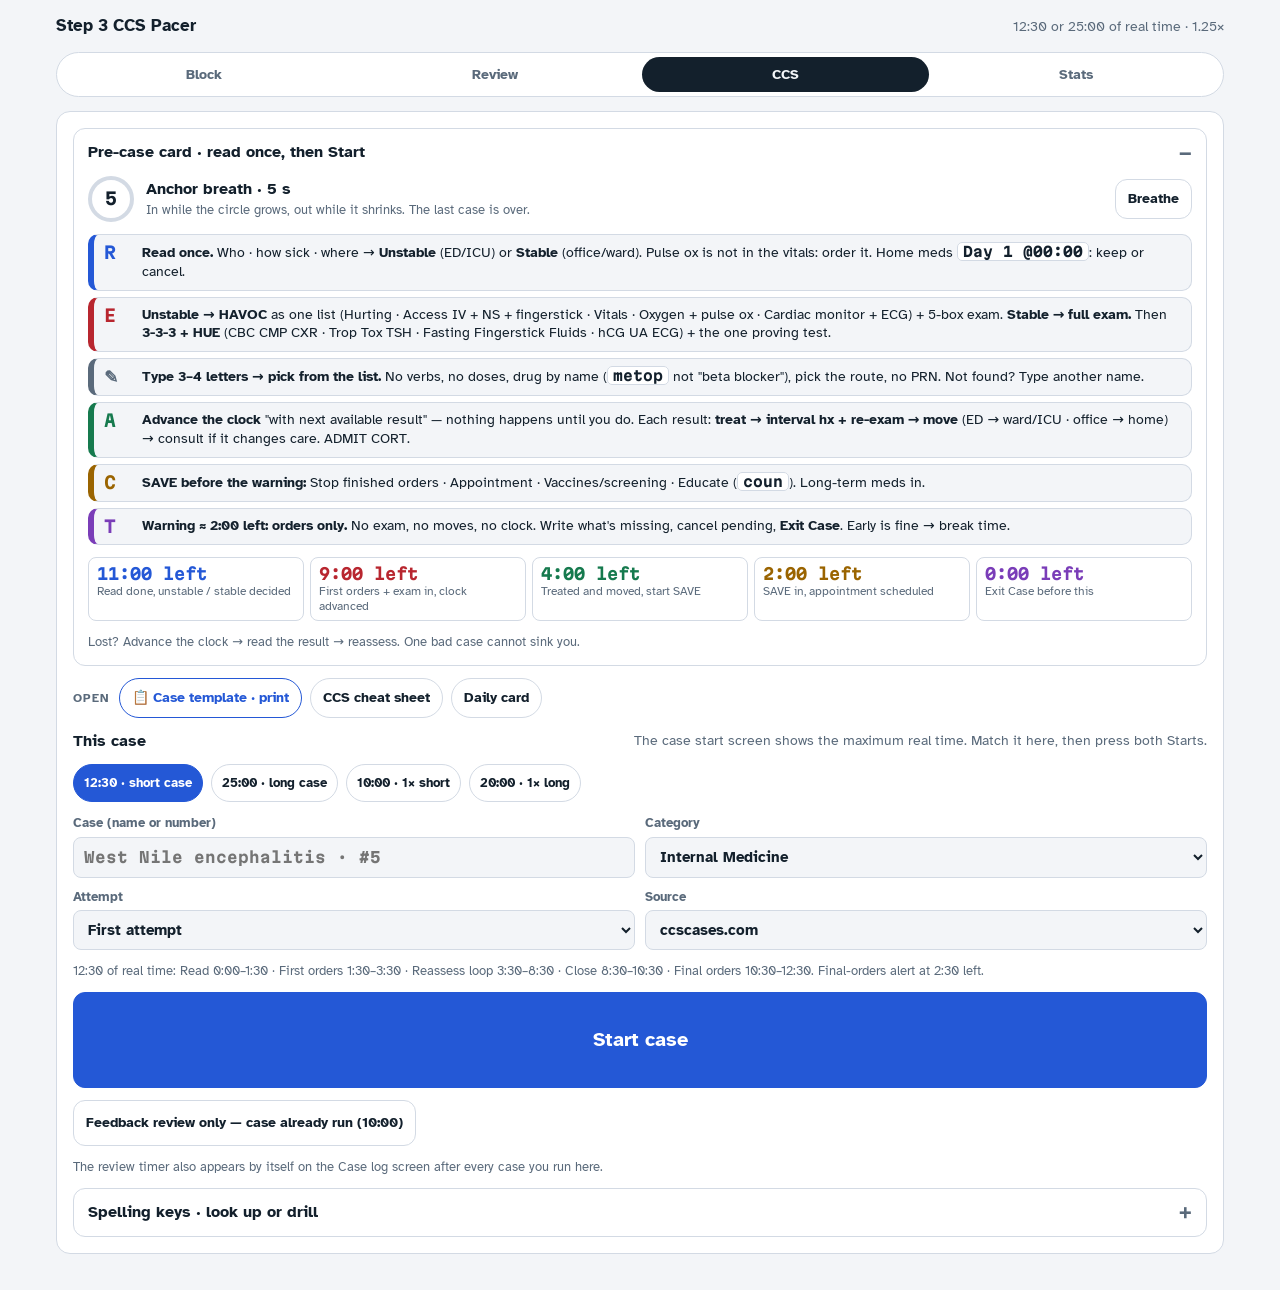
==== ccs.html @ 08ba9408 "Edit/delete sessions, switch a case between 12:30 and 25:00, misspelled words that feed the drill - " ====
<!doctype html>
<html lang="en">
<head>
<meta charset="utf-8">
<meta name="viewport" content="width=device-width, initial-scale=1, viewport-fit=cover">
<title>Step 3 CCS Pacer</title>
<meta name="description" content="Real-time pacer for Step 3 CCS cases at 12:30 or 25:00 (1.25×): read, first orders, reassess loop, close, final orders — with an order checklist and the case log that feeds Stats.">
<meta name="theme-color" media="(prefers-color-scheme: light)" content="#F3F5F8">
<meta name="theme-color" media="(prefers-color-scheme: dark)" content="#0E141B">
<meta name="mobile-web-app-capable" content="yes">
<meta name="apple-mobile-web-app-capable" content="yes">
<meta name="apple-mobile-web-app-status-bar-style" content="black-translucent">
<meta name="apple-mobile-web-app-title" content="CCS">
<link rel="manifest" href="./manifest-ccs.webmanifest">
<link rel="icon" href="./icons/ccs-192.png" type="image/png">
<link rel="apple-touch-icon" href="./icons/ccs-apple-touch-icon.png">
<link rel="stylesheet" href="https://fonts.googleapis.com/css2?family=Atkinson+Hyperlegible:wght@400;700&family=Martian+Mono:wght@500;700&display=swap">
<link rel="stylesheet" href="./shared.css">
<style>
/* Layout: the real-time clock and the phase strip are the hero; the order checklist sits beside it on wide
   screens and under it on a phone. The case ends into a short log form that feeds Stats. */
.clockcard{container-type:inline-size;user-select:none;-webkit-user-select:none;text-align:center;justify-items:center}
.clock{font-family:var(--font-num);font-weight:700;font-size:clamp(48px,24cqi,160px);line-height:1;letter-spacing:-.03em;font-variant-numeric:tabular-nums;margin-top:4px;white-space:nowrap}
.clockcard[data-tone="warn"] .clock{color:var(--warn)}
.clockcard[data-tone="crit"] .clock{color:var(--crit)}
.clockcard[data-tone="paused"] .clock{color:var(--muted)}
.phases{width:100%;display:grid;gap:5px}
.strip{display:flex;gap:3px;height:12px}
.strip i{position:relative;height:100%;border-radius:6px;background:var(--line);overflow:hidden;min-width:0}
.strip i b{position:absolute;inset:0 auto 0 0;width:0;background:var(--accent);border-radius:6px}
.strip i.cur{box-shadow:inset 0 0 0 2px var(--accent)}
.strip i.cur b{background:var(--accent)}
.strip i.final b{background:var(--crit)}
.strip i.close b{background:var(--warn)}
.striplabels{display:flex;gap:3px;font-size:11px;color:var(--muted)}
.striplabels span{min-width:0;overflow:hidden;text-overflow:ellipsis;white-space:nowrap;text-align:center}
.phaseText{font-size:15px;color:var(--fg);text-wrap:balance;max-width:48ch;margin:0;line-height:1.35}
.nextline{font-size:13px;color:var(--muted);margin:0}
.statetoggle{display:grid;grid-template-columns:1fr 1fr;gap:8px;width:100%}
.statetoggle button{min-height:44px;font-size:14px}
.statetoggle button[aria-pressed="true"]{background:var(--fg);color:var(--bg);border-color:var(--fg)}
.checks{list-style:none;margin:0;padding:0;display:grid;gap:6px}
.checks li{display:grid;grid-template-columns:auto 1fr auto;gap:10px;align-items:center;border:1px solid var(--line);border-radius:10px;padding:8px 10px;cursor:pointer;min-width:0;user-select:none;-webkit-user-select:none}
.checks li:focus-visible{outline:3px solid var(--accent);outline-offset:1px}
.checks .box{width:26px;height:26px;border-radius:7px;border:2px solid var(--line);display:grid;place-items:center;font-weight:700;font-size:15px;color:var(--on-good)}
.checks li[data-state="done"]{border-color:var(--good);background:var(--good-bg)}
.checks li[data-state="done"] .box{background:var(--good);border-color:var(--good)}
.checks li[data-state="na"]{opacity:.6}
.checks li[data-state="na"] .box{color:var(--muted);border-style:dashed}
.checks li[data-state="na"] .lbl{text-decoration:line-through}
.checks .lbl{font-size:14px;line-height:1.3;min-width:0}
.checks .lbl small{display:block;color:var(--muted);font-size:12px}
.checks .at{font-family:var(--font-num);font-size:12px;color:var(--muted);font-variant-numeric:tabular-nums;white-space:nowrap}
.checks li.due{border-color:var(--accent)}
.legend{font-size:12px;color:var(--muted);margin:0}
.presets button[aria-pressed="true"]{background:var(--accent);color:var(--on-accent);border-color:var(--accent)}
.setup .primary{width:100%}
.setup .row2{display:flex;gap:8px;flex-wrap:wrap}
.done .row2{display:flex;gap:8px;flex-wrap:wrap}
.done .row2 button{min-height:44px;padding:10px 14px}
.done .line{font-family:var(--font-num);font-size:14px;padding:10px 12px;border:1px dashed var(--line);border-radius:8px;background:var(--bg);overflow-x:auto;white-space:nowrap;margin:0}
.missed{display:grid;grid-template-columns:repeat(auto-fit,minmax(200px,1fr));gap:6px;font-size:14px}
.missed span{border:1px solid var(--line);border-radius:8px;padding:6px 10px;color:var(--warn)}
.missed span.ok{color:var(--good)}
.scoreinput{font-size:22px!important}
.revbox{display:grid;gap:10px;border:1px solid var(--line);border-radius:12px;padding:12px 14px;background:var(--bg);container-type:inline-size}
.revbox .revclock{font-family:var(--font-num);font-weight:700;font-size:clamp(40px,14cqi,88px);line-height:1;letter-spacing:-.03em;font-variant-numeric:tabular-nums;text-align:center}
.revbox[data-tone="warn"] .revclock{color:var(--warn)}
.revbox[data-tone="crit"] .revclock{color:var(--crit)}
.revbox[data-tone="done"] .revclock{color:var(--good)}
.revbox .ring{position:relative;width:100%;height:10px;border-radius:5px;background:var(--line);overflow:hidden}
.revbox .ring i{position:absolute;inset:0 auto 0 0;width:0;background:var(--good);border-radius:5px}
.revbox[data-tone="crit"] .ring i{background:var(--crit)}
/* Pre-case card (setup), protocol lines (live) and the spelling drill (setup). Phase colors: R blue, E red, A green, C amber, T violet. */
:root{--ph-read:#2458D6;--ph-emerg:#B8262F;--ph-assess:#167A4E;--ph-close:#9A6400;--ph-term:#7A3DB8}
@media (prefers-color-scheme: dark){:root:not([data-theme="light"]){--ph-read:#7EA2FF;--ph-emerg:#FF6B70;--ph-assess:#4FCF8E;--ph-close:#F2B13F;--ph-term:#C4A6FF}}
:root[data-theme="dark"]{--ph-read:#7EA2FF;--ph-emerg:#FF6B70;--ph-assess:#4FCF8E;--ph-close:#F2B13F;--ph-term:#C4A6FF}
.precase{display:grid;gap:6px}
.precase .st{display:grid;grid-template-columns:30px 1fr;gap:8px;align-items:start;border:1px solid var(--line);border-left-width:6px;border-radius:10px;padding:8px 10px;background:var(--bg);font-size:14px;line-height:1.35}
.precase .st b.l{font-family:var(--font-num);font-size:17px;line-height:1.1}
.precase .st[data-ph="read"]{border-left-color:var(--ph-read)} .precase .st[data-ph="read"] b.l{color:var(--ph-read)}
.precase .st[data-ph="emerg"]{border-left-color:var(--ph-emerg)} .precase .st[data-ph="emerg"] b.l{color:var(--ph-emerg)}
.precase .st[data-ph="assess"]{border-left-color:var(--ph-assess)} .precase .st[data-ph="assess"] b.l{color:var(--ph-assess)}
.precase .st[data-ph="close"]{border-left-color:var(--ph-close)} .precase .st[data-ph="close"] b.l{color:var(--ph-close)}
.precase .st[data-ph="term"]{border-left-color:var(--ph-term)} .precase .st[data-ph="term"] b.l{color:var(--ph-term)}
.precase .st[data-ph="key"]{border-left-color:var(--muted)} .precase .st[data-ph="key"] b.l{color:var(--muted)}
.precase .st .k{font-family:var(--font-num);font-weight:700;background:var(--surface);border:1px solid var(--line);border-radius:5px;padding:0 5px;white-space:nowrap}
.breath{display:flex;align-items:center;gap:12px;flex-wrap:wrap}
.breath .ring{width:46px;height:46px;border-radius:50%;border:4px solid var(--line);display:grid;place-items:center;font-family:var(--font-num);font-weight:700;font-size:17px;transition:transform .9s ease-in-out,border-color .9s}
.breath .ring.in{transform:scale(1.22);border-color:var(--good)} .breath .ring.out{transform:scale(.9);border-color:var(--accent)}
@media (prefers-reduced-motion: reduce){.breath .ring{transition:none}}
.cps{display:grid;grid-template-columns:repeat(auto-fit,minmax(105px,1fr));gap:6px}
.cps div{border-radius:8px;padding:6px 8px;border:1px solid var(--line);font-size:12px;line-height:1.25;color:var(--muted)}
.cps div b{display:block;font-family:var(--font-num);font-size:16px;color:var(--fg)}
.proto{list-style:none;margin:0;padding:0;display:grid;gap:4px;width:100%;text-align:left}
.proto li{display:grid;grid-template-columns:auto 1fr;gap:8px;align-items:start;padding:6px 10px;border:1px solid var(--line);border-radius:8px;background:var(--bg);font-size:14px;line-height:1.35}
.proto li b{font-family:var(--font-num);font-size:12px;white-space:nowrap;padding-top:2px}
.proto li[data-ph="read"] b{color:var(--ph-read)} .proto li[data-ph="emerg"] b{color:var(--ph-emerg)} .proto li[data-ph="assess"] b{color:var(--ph-assess)} .proto li[data-ph="close"] b{color:var(--ph-close)} .proto li[data-ph="term"] b{color:var(--ph-term)}
.proto li.hint{border-style:dashed;color:var(--muted)}
.proto .k{font-family:var(--font-num);font-weight:700;background:var(--surface);border:1px solid var(--line);border-radius:5px;padding:0 5px;white-space:nowrap;font-size:13px}
.keysearch{display:grid;gap:8px}
.keysearch input{font:inherit;font-size:16px;padding:10px 12px;border-radius:10px;border:1px solid var(--line);background:var(--bg);color:var(--fg);width:100%;min-width:0}
.keysearch input:focus-visible{outline:3px solid var(--accent);outline-offset:1px}
.keylist{display:grid;gap:4px;max-height:280px;overflow:auto}
.keylist div{display:grid;grid-template-columns:1fr auto;gap:4px 10px;padding:6px 10px;border:1px solid var(--line);border-radius:8px;font-size:14px;background:var(--bg)}
.keylist div .k{font-family:var(--font-num);font-weight:700;color:var(--accent)}
.keylist div small{grid-column:1/-1;color:var(--muted);font-size:12px}
.drill{display:grid;gap:8px}
.drill .prompt{font-size:20px;font-weight:700;min-height:1.3em;text-wrap:balance}
.drill .row{display:flex;gap:8px;flex-wrap:wrap;align-items:center}
.drill input{font:inherit;font-family:var(--font-num);font-size:20px;padding:10px 12px;border-radius:10px;border:2px solid var(--line);background:var(--bg);color:var(--fg);flex:1 1 160px;min-width:0;text-transform:lowercase}
.drill input:focus-visible{outline:3px solid var(--accent);outline-offset:1px}
.drill .fb{font-size:15px;min-height:1.4em}
.drill .fb.ok{color:var(--good)} .drill .fb.bad{color:var(--crit)}
.drill .score{font-family:var(--font-num);font-size:14px;color:var(--muted)}
.drill .drillopts{grid-template-columns:1fr 1fr 90px}
@media (max-width:520px){.drill .drillopts{grid-template-columns:1fr 1fr}}
.drill .hint{margin:0;font-size:15px;letter-spacing:.06em;color:var(--muted);overflow-wrap:anywhere}
.drill .hint b{color:var(--fg);letter-spacing:.12em}
.keylist div .m{grid-column:1/-1;font-size:12px;color:var(--crit);font-weight:700}
.lenswitch{display:flex;flex-wrap:wrap;gap:6px;align-items:center;justify-content:center;width:100%}
.lenswitch .lbl{font-size:12px;color:var(--muted);font-weight:700}
.lenswitch button{min-height:34px;padding:4px 10px;font-size:13px;font-family:var(--font-num)}
.lenswitch button[aria-pressed="true"]{background:var(--fg);color:var(--bg);border-color:var(--fg)}
.mywords{display:grid;gap:8px;border-top:1px solid var(--line);padding-top:10px}
.mywords .row{display:flex;gap:8px;flex-wrap:wrap}
.mywords input{font:inherit;font-size:16px;padding:10px 12px;border-radius:10px;border:1px solid var(--line);background:var(--bg);color:var(--fg);flex:1 1 140px;min-width:0}
.mywords input:focus-visible{outline:3px solid var(--accent);outline-offset:1px}
.wordlist{list-style:none;margin:0;padding:0;display:grid;gap:4px;max-height:260px;overflow:auto}
.wordlist li{display:grid;grid-template-columns:1fr auto;gap:4px 10px;align-items:center;padding:6px 10px;border:1px solid var(--line);border-radius:8px;font-size:14px;background:var(--bg)}
.wordlist li b{font-family:var(--font-num)}
.wordlist li small{display:block;color:var(--muted);font-size:12px}
.wordlist li button{min-height:32px;padding:4px 10px;font-size:13px}
.wordlist li.empty{color:var(--muted);border-style:dashed}
@media (min-width:820px) and (min-height:520px){
  .clockcard{padding:22px 20px 18px}
}
</style>
</head>
<body>
<div class="wrap">
  <header class="top">
    <h1>Step 3 CCS Pacer</h1>
    <p class="tag" id="tagline">12:30 or 25:00 of real time · 1.25×</p>
  </header>
  <nav id="pnav" aria-label="Pages"></nav>

  <!-- SETUP -->
  <section class="card setup full" id="setup">
    <details class="fold" id="precaseFold" open>
      <summary>Pre-case card · read once, then Start</summary>
      <div class="body">
        <div class="breath">
          <div class="ring" id="ring">5</div>
          <div style="flex:1 1 180px;min-width:0"><b>Anchor breath · 5 s</b><p class="note">In while the circle grows, out while it shrinks. The last case is over.</p></div>
          <button type="button" class="small" id="btnBreath">Breathe</button>
        </div>
        <div class="precase">
          <div class="st" data-ph="read"><b class="l">R</b><div><b>Read once.</b> Who · how sick · where → <b>Unstable</b> (ED/ICU) or <b>Stable</b> (office/ward). Pulse ox is not in the vitals: order it. Home meds <span class="k">Day 1 @00:00</span>: keep or cancel.</div></div>
          <div class="st" data-ph="emerg"><b class="l">E</b><div><b>Unstable → HAVOC</b> as one list (Hurting · Access IV + NS + fingerstick · Vitals · Oxygen + pulse ox · Cardiac monitor + ECG) + 5-box exam. <b>Stable → full exam.</b> Then <b>3-3-3 + HUE</b> (CBC CMP CXR · Trop Tox TSH · Fasting Fingerstick Fluids · hCG UA ECG) + the one proving test.</div></div>
          <div class="st" data-ph="key"><b class="l">✎</b><div><b>Type 3–4 letters → pick from the list.</b> No verbs, no doses, drug by name (<span class="k">metop</span> not "beta blocker"), pick the route, no PRN. Not found? Type another name.</div></div>
          <div class="st" data-ph="assess"><b class="l">A</b><div><b>Advance the clock</b> "with next available result" — nothing happens until you do. Each result: <b>treat → interval hx + re-exam → move</b> (ED → ward/ICU · office → home) → consult if it changes care. ADMIT CORT.</div></div>
          <div class="st" data-ph="close"><b class="l">C</b><div><b>SAVE before the warning:</b> Stop finished orders · Appointment · Vaccines/screening · Educate (<span class="k">coun</span>). Long-term meds in.</div></div>
          <div class="st" data-ph="term"><b class="l">T</b><div><b>Warning ≈ 2:00 left: orders only.</b> No exam, no moves, no clock. Write what's missing, cancel pending, <b>Exit Case</b>. Early is fine → break time.</div></div>
        </div>
        <div class="cps" id="cps" aria-label="Exam-clock checkpoints"></div>
        <p class="note">Lost? Advance the clock → read the result → reassess. One bad case cannot sink you.</p>
      </div>
    </details>
    <div class="quicklinks" aria-label="Shortcuts">
      <span class="ql">Open</span>
      <a href="./template.html" data-kind="in">📋 Case template · print</a>
      <a href="https://claude.ai/artifact/Cwf9KyimSGTQvzEjEBr3HG" target="_blank" rel="noopener">CCS cheat sheet</a>
      <a href="https://claude.ai/artifact/CkBRBNXXbywkG2HdLAcEbe" target="_blank" rel="noopener">Daily card</a>
    </div>
    <div class="rowhead"><h2>This case</h2><span class="meta">The case start screen shows the maximum real time. Match it here, then press both Starts.</span></div>
    <div class="presets" id="presets" aria-label="Case length">
      <button type="button" data-len="750" aria-pressed="true">12:30 · short case</button>
      <button type="button" data-len="1500" aria-pressed="false">25:00 · long case</button>
      <button type="button" data-len="600" aria-pressed="false">10:00 · 1× short</button>
      <button type="button" data-len="1200" aria-pressed="false">20:00 · 1× long</button>
    </div>
    <div class="form">
      <label>Case (name or number)<input type="text" id="sLabel" placeholder="West Nile encephalitis · #5" autocomplete="off"></label>
      <label>Category<select id="sCat"><option>Internal Medicine</option><option>Emergency Medicine</option><option>Pediatrics</option><option>OB/GYN</option><option>Neurology</option><option>Psychiatry</option><option>Surgery</option><option>Other</option></select></label>
      <label>Attempt<select id="sAttempt"><option value="first">First attempt</option><option value="repeat">Repeat</option></select></label>
      <label>Source<select id="sSource"><option value="ccscases">ccscases.com</option><option value="official">Official practice cases</option><option value="other">Other</option></select></label>
    </div>
    <p class="note" id="sPlan"></p>
    <button class="primary" id="btnStart" type="button">Start case</button>
    <div class="row2"><button id="btnReviewOnly" type="button" class="small" style="min-height:46px">Feedback review only — case already run (<span id="revOnlyLen">10:00</span>)</button></div>
    <p class="note">The review timer also appears by itself on the Case log screen after every case you run here.</p>
    <details class="fold" id="keysFold">
      <summary>Spelling keys · look up or drill</summary>
      <div class="body">
        <div class="keysearch">
          <input type="search" id="keyQ" placeholder="Type an order: pulse, ceft, hydral…" autocomplete="off" aria-label="Search spelling keys">
          <div class="keylist" id="keyList"></div>
        </div>
        <div class="drill" id="drill">
          <div class="rowhead"><h2>Drill</h2><span class="score" id="drillScore"></span></div>
          <div class="form drillopts">
            <label>Set<select id="drillSet">
              <option value="missed">Missed in my cases + my words</option>
              <option value="mine">My misspelled words only</option>
              <option value="all">All orders + my words</option>
              <option value="proc">Procedures &amp; surgeries</option>
              <option value="med">Drugs</option>
              <option value="lab">Labs</option>
              <option value="img">Imaging</option>
              <option value="close">Consults · counseling · vaccines</option>
              <option value="stab">Stabilize · monitor</option>
            </select></label>
            <label>Mode<select id="drillMode">
              <option value="keys">Keys · letters to type</option>
              <option value="spell">Spelling · whole word</option>
            </select></label>
            <label>How many<select id="drillN"><option value="10">10</option><option value="20">20</option><option value="40">40</option></select></label>
          </div>
          <p class="note" id="drillHelp">Keys: I show the order, you type the letters you would type (the key or more) — enough to beat the look-alikes. Spelling: I say the order and show its shape; you type the whole name, every letter. Enter to check.</p>
          <div class="prompt" id="drillPrompt">Press Start drill.</div>
          <p class="hint num" id="drillHint" hidden></p>
          <div class="row">
            <input type="text" id="drillIn" autocomplete="off" autocapitalize="off" spellcheck="false" inputmode="latin" aria-label="Letters you would type" disabled>
            <button type="button" class="small" id="btnSay" hidden>🔊 Say it</button>
            <button type="button" class="small" id="btnDrillCheck" disabled>Check</button>
            <button type="button" class="small" id="btnDrill">Start drill</button>
          </div>
          <div class="fb" id="drillFb"></div>
          <p class="note" id="drillMissList" hidden></p>
        </div>
        <div class="mywords" id="mywords">
          <div class="rowhead"><h2>My misspelled words</h2><span class="score" id="wordsMeta"></span></div>
          <p class="note">The ccscases feedback doesn't show what you mistyped — write it here while you remember. Spell it correctly; the drill will say it and make you type it. They sync with your cases.</p>
          <div class="row">
            <input type="text" id="wordIn" placeholder="word, spelled right" autocomplete="off" autocapitalize="off" spellcheck="false" aria-label="Word, spelled correctly">
            <input type="text" id="wordNote" placeholder="what it is (optional)" autocomplete="off" aria-label="What it is">
            <button type="button" class="small" id="btnWordAdd">Add</button>
          </div>
          <ul class="wordlist" id="wordList"></ul>
        </div>
      </div>
    </details>
  </section>

  <div class="colL" id="colL" hidden>
    <section class="card clockcard" id="clockcard" data-tone="normal" aria-live="polite">
      <div class="banner" id="banner" hidden></div>
      <div class="rowhead" style="width:100%">
        <span class="pill" data-kind="accent" id="pill">Read</span>
        <span class="meta" id="metaCase"></span>
      </div>
      <div class="clock" id="clock">12:30</div>
      <div class="phases">
        <div class="strip" id="strip"></div>
        <div class="striplabels" id="striplabels"></div>
      </div>
      <p class="phaseText" id="phaseText"></p>
      <p class="nextline" id="nextline"></p>
      <ul class="proto" id="proto" aria-label="Protocol for this phase"></ul>
      <div class="statetoggle" id="statetoggle">
        <button type="button" data-state="unstable" aria-pressed="false">Unstable · ED</button>
        <button type="button" data-state="stable" aria-pressed="false">Stable · office / ward</button>
      </div>
      <div class="lenswitch" id="lenswitch" aria-label="Case length">
        <span class="lbl">Wrong length? Switch:</span>
        <button type="button" data-len="750">12:30</button><button type="button" data-len="1500">25:00</button>
        <button type="button" data-len="600">10:00</button><button type="button" data-len="1200">20:00</button>
      </div>
      <div class="subactions">
        <button id="btnUndo" type="button" disabled>Undo</button>
        <button id="btnPause" type="button">Pause</button>
        <button class="go" id="btnEnd" type="button">Exit case</button>
        <button id="btnAbort" type="button">Discard</button>
      </div>
    </section>
  </div>

  <div class="colR" id="colR" hidden>
    <section class="card">
      <div class="rowhead"><h2>Order checklist</h2><span class="meta">Tap when done · tap again for "not needed"</span></div>
      <ul class="checks" id="checks"></ul>
      <p class="legend">The time stamp is when you tapped it. Stats uses the first clock advance and the counseling time. Undo reverts the last tap; "Unstable / Stable" can be switched any time.</p>
      <div class="formrow"><button id="btnSound" type="button" class="small" aria-pressed="true">Sound on</button></div>
    </section>
    <details class="fold" id="rulesFold">
      <summary>Rules for a CCS case</summary>
      <div class="body">
        <ol class="rules">
          <li><b>Real time is the only clock that can end the case.</b> Simulated time moves only when you advance it, and no order is carried out until it does. In the ED advance "with next available result", in small steps. <b>"Call / see me as needed" sends the patient home and effectively ends the case</b> — only when you are done.</li>
          <li><b>Read once:</b> intro, vitals, history. One line: who, how sick, where. Unstable → HAVOC + 5-box exam. Stable → full exam. Pulse ox is not in the vitals. Home meds show as Day 1 @00:00: keep or cancel.</li>
          <li><b>Order entry (USMLE):</b> the clerk recognizes the <b>first three characters</b> and shows a list — type 3–4 letters, read, pick. No verbs, no doses. Drugs by trade or generic name, never a class. You pick the route (IV, PO, IM, SQ, IN…). No PRN; IV fluids are continuous. Not recognized? Retype it another way.</li>
          <li><b>After every batch of results:</b> treat → interval history + repeat exam → move the patient (ward / ICU / home) → consult if it changes care. Then advance again. Admission = ADMIT CORT.</li>
          <li><b>SAVE before the warning:</b> Stop finished orders, Appointment, Vaccines/screening, Educate. After the Case-end screen you can no longer examine, change location, schedule a follow-up or advance the clock — only write and cancel orders.</li>
          <li><b>Scoring (USMLE):</b> indicated actions earn, risky non-indicated actions subtract, timing and sequence count ("after a delay in simulated time may receive no credit"), restraint is scored when it is the standard. Counseling carries little weight unless relevant, but is not penalized.</li>
          <li><b>The software warns you at about two minutes of real time.</b> From then on: final orders only. Then Exit Case — the case does not end until you click it or real time runs out.</li>
          <li><b>Finishing early is fine.</b> Unused case time becomes break time on exam day (your letter: 85 min + unused time). Don't use the clock up for its own sake.</li>
        </ol>
        <p class="note">Exam day 4: 13–14 cases, about half of them long ones. ~4½ hours of case time, 85 minutes of breaks: 10 after case 3, lunch 25 after case 7, 10 after case 10, 10 after case 12, 30 spare.</p>
        <p class="note">After the case: the feedback review timer is 10:00 for a 12:30 case and 15:00 for a 25:00 case (Settings). Read the feedback once, write the one order you missed, score, save. A retry is a different day.</p>
        <p class="note">Keys: <kbd>1</kbd>–<kbd>8</kbd> tick a checklist item · <kbd>Z</kbd> undo · <kbd>U</kbd> unstable · <kbd>S</kbd> stable · <kbd>P</kbd> pause · <kbd>X</kbd> exit case.</p>
      </div>
    </details>
    <details class="fold" id="settingsFold">
      <summary>Settings</summary>
      <div class="body">
        <fieldset id="settingsFs">
          <div class="form">
            <label>Final-orders alert (mm:ss before the end)<input type="text" id="fFinal" value="2:30" inputmode="numeric"></label>
            <label>Feedback review, 12:30 case (mm:ss)<input type="text" id="fRevShort" value="10:00" inputmode="numeric"></label>
            <label>Feedback review, 25:00 case (mm:ss)<input type="text" id="fRevLong" value="15:00" inputmode="numeric"></label>
            <label>Theme<select id="fTheme"><option value="system">Match device</option><option value="light">Light</option><option value="dark">Dark</option></select></label>
          </div>
          <div class="formrow"><button type="button" id="btnApply">Save settings</button><span class="note" id="settingsMsg"></span></div>
        </fieldset>
        <p class="note" id="settingsLock" hidden>Settings unlock when the case is over.</p>
      </div>
    </details>
  </div>

  <!-- DONE -->
  <section class="card done full" id="done" hidden>
    <div class="rowhead"><h2>Case log</h2><span class="meta" id="doneMeta"></span></div>
    <ul class="stats" id="doneStats"></ul>
    <div class="missed" id="doneChecks"></div>
    <div class="row2"><button id="btnResume" type="button" hidden>Exited by mistake — back into the case</button></div>

    <section class="revbox" id="revbox">
      <div class="rowhead"><h2>Feedback review</h2><span class="meta" id="revMeta"></span></div>
      <div class="revclock" id="revClock">10:00</div>
      <div class="ring"><i id="revFill"></i></div>
      <p class="phaseText" id="revText">Open the feedback. Read it top to bottom once: every order you missed, in the order the case wanted them. The one that matters most goes in the box below. No retry now.</p>
      <div class="row2"><button class="primary good" id="btnRevStart" type="button" style="min-height:56px;font-size:17px">Start review · 10:00</button></div>
    </section>
    <div class="form">
      <label>Score from the feedback (%)<input type="number" id="dScore" class="scoreinput" min="0" max="100" inputmode="numeric" placeholder="78"></label>
      <label>Case (name or number)<input type="text" id="dLabel" autocomplete="off"></label>
      <label>Case length (fix it here if it was wrong)<select id="dLen"><option value="750">12:30 · short</option><option value="1500">25:00 · long</option><option value="600">10:00 · 1× short</option><option value="1200">20:00 · 1× long</option></select></label>
      <label>Time used (mm:ss)<input type="text" id="dUsed" inputmode="numeric" autocomplete="off"></label>
      <label class="wide">The one order you missed<input type="text" id="dMissed" placeholder="e.g. repeat ECG after treatment" autocomplete="off" maxlength="120"></label>
      <label class="wide">Words you misspelled in this case (comma-separated — they go into the drill)<input type="text" id="dWords" placeholder="e.g. colchicine, ampicillin sulbactam" autocomplete="off" maxlength="300"></label>
      <label class="wide">Note (optional)<input type="text" id="dNote" autocomplete="off" maxlength="200"></label>
    </div>
    <p class="note">One line for the notebook:</p>
    <p class="line" id="noteLine"></p>
    <div class="row2">
      <button class="primary" id="btnSave" type="button" style="min-height:56px;font-size:17px">Save case</button>
      <button id="btnCopyLine" type="button">Copy the line</button>
      <button id="btnStats" type="button">Open stats</button>
    </div>
    <p class="note" id="savedMsg" hidden></p>
  </section>
</div>

<script src="./shared.js"></script>
<script>
(() => {
const P = window.Pacer, $ = id => document.getElementById(id), fmt = P.fmt;
const LS_S = "step3pacer.ccs.settings.v1", LS_R = "step3pacer.ccs.run.v1";
const DEFAULTS = { finalSec: 150, sound: true, lastLen: 750, revShortSec: 600, revLongSec: 900, precaseOpen: true };
const LS_D = "step3pacer.ccs.drill.v1";
/* Spelling keys: o = order · k = letters to type · g = group · w = watch out */
const ORDERS = [
  /* ---- stabilize / monitor ---- */
  { o: "Pulse oximetry", k: "pul", g: "stab", w: "Not in the vitals. Order it yourself in every case.", m: "15,55" },
  { o: "Cardiac monitor", k: "card", g: "stab", w: "List also shows cardiac enzymes, cardiac cath, cardiology consult. Pick 'monitor'." },
  { o: "IV access", k: "iv a", g: "stab", w: "Before any IV drug or fluid." },
  { o: "Oxygen", k: "oxy", g: "stab", w: "'oxyt' = oxytocin. Stop at 'oxyg'." },
  { o: "Normal saline (0.9% NaCl)", k: "norm", g: "stab", w: "'nor' alone also shows norepinephrine. IV fluids run continuous (no one-time bolus option)." },
  { o: "Lactated Ringer", k: "lact", g: "stab", w: "'lacta' also = lactate (the lab). Read the list." },
  { o: "Vital signs (repeat / q1h)", k: "vit", g: "stab", w: "'vita' also = vitamin. Pick vital signs." },
  { o: "Fingerstick glucose (glucometer)", k: "gluc", g: "stab", w: "Pick the fingerstick / glucometer one, not serum glucose, not glucagon." },
  { o: "Urine output (monitor)", k: "urine o", g: "stab", w: "Eclampsia, sepsis, shock. 'urin' also = urinalysis." },
  { o: "Naloxone", k: "nalo", g: "stab", w: "Opioid overdose, unexplained coma." },
  { o: "Dextrose 50% IV", k: "dext", g: "stab", w: "'dexa' = dexamethasone. Different drug." },
  { o: "Thiamine", k: "thia", g: "stab", w: "Before glucose in alcoholics / malnourished." },
  { o: "Cervical spine immobilization", k: "cerv", g: "stab", w: "Trauma only." },
  { o: "Intubation / mechanical ventilation", k: "intub", g: "stab", w: "Only if GCS ≤ 8 or failing airway. Ordered in case 93 with no indication — cost 10%. Read the line before Confirm.", m: "93" },
  { o: "NPO", k: "npo", g: "stab", w: "Surgery, pancreatitis, GI bleed, stroke until swallow screen.", m: "32,39" },
  { o: "Type and screen / crossmatch", k: "type", g: "stab", w: "Bleeding, surgery, dissection.", m: "32" },
  { o: "Foley catheter", k: "fole", g: "stab", w: "'foli' = folic acid." },
  { o: "Nasogastric tube", k: "naso", g: "stab", w: "'nasa' also = nasal cannula." },
  { o: "Central venous line", k: "centr", g: "stab", w: "Shock needing pressors." },
  { o: "Sequential compression device", k: "seq", g: "stab", w: "DVT prophylaxis when heparin is contraindicated." },
  { o: "Heparin SQ (DVT prophylaxis)", k: "hepar", g: "stab", w: "Same word as treatment heparin. The ROUTE decides: SQ = prophylaxis, IV = treatment." },
  { o: "Diet (regular / diabetic / low sodium / NPO)", k: "diet", g: "stab", w: "Admission order. Little weight, but part of ADMIT." },
  { o: "Activity (bed rest / ambulate)", k: "bed", g: "stab", w: "Type 'bed' or 'activ'." },
  { o: "Restraints / 1:1 sitter", k: "restr", g: "stab", w: "Suicide precautions: type 'suic'." },

  /* ---- labs ---- */
  { o: "CBC (complete blood count)", k: "cbc", g: "lab", w: "With differential if infection." },
  { o: "BMP (basic metabolic panel)", k: "bmp", g: "lab", w: "Or 'basic'." },
  { o: "CMP (comprehensive metabolic panel)", k: "cmp", g: "lab", w: "Or 'compr'. Includes LFTs + calcium." },
  { o: "Troponin", k: "trop", g: "lab", w: "Repeat in 3–6 h." },
  { o: "Creatine kinase (CK, CK-MB)", k: "creatine", g: "lab", w: "'creati' also = creatinine. Read the word." },
  { o: "BNP", k: "bnp", g: "lab", w: "Dyspnea, heart failure." },
  { o: "Lipase", k: "lipa", g: "lab", w: "'lipi' = lipid panel. Missed in 39 — every abdominal pain.", m: "39" },
  { o: "Amylase", k: "amyl", g: "lab", w: "" },
  { o: "Hepatic function panel (LFTs)", k: "hepat", g: "lab", w: "'hepar' = heparin. One letter apart." },
  { o: "PT / INR", k: "proth", g: "lab", w: "Or 'inr'. Bleeding, warfarin, liver." },
  { o: "PTT (partial thromboplastin time)", k: "ptt", g: "lab", w: "Or 'partial'. Heparin monitoring." },
  { o: "ABG (arterial blood gas)", k: "abg", g: "lab", w: "Or 'arter'. Not instead of a repeat lung exam in asthma." },
  { o: "Lactate (lactic acid)", k: "lacti", g: "lab", w: "'lacta' also = lactated Ringer.", m: "93" },
  { o: "Blood cultures ×2", k: "blood c", g: "lab", w: "BEFORE antibiotics. Order it, then antibiotics.", m: "93" },
  { o: "Urine culture", k: "urine c", g: "lab", w: "", m: "9" },
  { o: "Urinalysis (UA)", k: "urinaly", g: "lab", w: "Or 'ua'.", m: "5,39" },
  { o: "Urine pregnancy test / serum hCG", k: "hcg", g: "lab", w: "Or 'preg'. Every woman of childbearing age before imaging/drugs." },
  { o: "TSH", k: "tsh", g: "lab", w: "Free T4: type 'thyrox' or 't4'." },
  { o: "Hemoglobin A1c", k: "a1c", g: "lab", w: "Or 'hemog' then pick A1c." },
  { o: "Magnesium (serum)", k: "magn", g: "lab", w: "The list also shows magnesium sulfate (the drug) and citrate (the laxative). Missed in 35 (critical) and 39.", m: "35,39" },
  { o: "Phosphorus", k: "phos", g: "lab", w: "" },
  { o: "Calcium (serum / ionized)", k: "calc", g: "lab", w: "Also shows calcium gluconate / chloride (drugs)." },
  { o: "Ammonia", k: "ammo", g: "lab", w: "Hepatic encephalopathy." },
  { o: "Ethanol level", k: "etha", g: "lab", w: "Or 'alcoh'. Missed in 39 twice (critical).", m: "39" },
  { o: "Acetaminophen level", k: "acetam", g: "lab", w: "Pick 'level/serum', not the drug. Every overdose." },
  { o: "Salicylate level", k: "sali", g: "lab", w: "Every overdose." },
  { o: "Urine drug screen (tox screen)", k: "drug", g: "lab", w: "Or 'tox'." },
  { o: "ESR", k: "esr", g: "lab", w: "Or 'sed'. CRP: 'crp'." },
  { o: "Procalcitonin", k: "proc", g: "lab", w: "" },
  { o: "D-dimer", k: "d-di", g: "lab", w: "Low-probability PE only." },
  { o: "Iron / ferritin / TIBC", k: "ferr", g: "lab", w: "" },
  { o: "Vitamin B12 / folate", k: "b12", g: "lab", w: "Folate: 'fola'." },
  { o: "Peripheral blood smear", k: "smear", g: "lab", w: "Or 'perip'. Not a substitute for CBC." },
  { o: "Reticulocyte count", k: "reti", g: "lab", w: "" },
  { o: "LDH / haptoglobin", k: "ldh", g: "lab", w: "Hemolysis. Haptoglobin: 'hapt'." },
  { o: "Uric acid", k: "uric", g: "lab", w: "" },
  { o: "Lipid panel", k: "lipi", g: "lab", w: "'lipa' = lipase.", m: "39" },
  { o: "Cortisol (AM / random)", k: "corti", g: "lab", w: "Also shows corticotropin." },
  { o: "Ketones / beta-hydroxybutyrate", k: "keto", g: "lab", w: "'ketor' = ketorolac (drug)." },
  { o: "Serum osmolality", k: "osmo", g: "lab", w: "Toxic alcohols." },
  { o: "Rheumatoid factor / anti-CCP / ANA", k: "rheu", g: "lab", w: "ANA: 'antinuc'. anti-CCP: 'ccp'.", m: "15" },
  { o: "HIV test", k: "hiv", g: "lab", w: "RPR: 'rpr'. Hepatitis panel: 'hepat' then pick.", m: "93" },
  { o: "Monospot (heterophile antibody)", k: "mono", g: "lab", w: "Or 'heter'." },
  { o: "Rapid strep / throat culture", k: "strep", g: "lab", w: "" },
  { o: "Urine protein / creatinine ratio", k: "prote", g: "lab", w: "Preeclampsia." },
  { o: "Synovial fluid analysis", k: "synov", g: "lab", w: "Comes with arthrocentesis (cell count, crystals, gram stain, culture)." },
  { o: "CSF analysis", k: "csf", g: "lab", w: "Or 'cerebro'. Cell count, protein, glucose, gram stain, culture." },
  { o: "Sputum gram stain / culture", k: "sput", g: "lab", w: "" },
  { o: "Stool studies (culture, ova, C. diff)", k: "stool", g: "lab", w: "Type 'stool' and pick everything relevant." },
  { o: "Blood type and Rh", k: "rh", g: "lab", w: "Pregnant bleeding → Rh type + Rho(D)." },
  { o: "Peak expiratory flow", k: "peak", g: "lab", w: "Asthma in older children / adults." },
  { o: "Carboxyhemoglobin", k: "carbox", g: "lab", w: "Fire, headache in winter." },
  { o: "Methemoglobin", k: "methem", g: "lab", w: "'meth' alone shows methotrexate, methadone, methylpred." },
  { o: "AFB smear / QuantiFERON", k: "afb", g: "lab", w: "TB." },

  /* ---- imaging ---- */
  { o: "Chest x-ray (portable if unstable)", k: "chest x", g: "img", w: "Or 'x-ray' then pick chest. 'cxr' usually works too.", m: "5,9,93" },
  { o: "12-lead ECG", k: "ecg", g: "img", w: "Or 'ekg' / 'electro'. Every chest pain, syncope, overdose, hyperkalemia." },
  { o: "CT head without contrast", k: "ct head", g: "img", w: "Stroke, trauma, altered mental status before LP." },
  { o: "CT angiography chest (PE protocol)", k: "ct ang", g: "img", w: "Or 'cta'. Needs creatinine." },
  { o: "CT abdomen / pelvis with contrast", k: "ct abd", g: "img", w: "Abscess, diverticulitis, appendicitis in adults.", m: "39" },
  { o: "CT chest with contrast", k: "ct chest", g: "img", w: "Dissection (or CTA). Not before decompressing a pneumothorax." },
  { o: "MRI brain", k: "mri", g: "img", w: "After CT in stroke; MS; tumor." },
  { o: "Ultrasound abdomen (RUQ)", k: "ultra", g: "img", w: "Or 'sono'. Cholecystitis, pancreatitis, pregnancy." },
  { o: "Transvaginal ultrasound", k: "transv", g: "img", w: "Ectopic. 'trans' alone also shows transfusion." },
  { o: "Echocardiogram (TTE)", k: "echo", g: "img", w: "Pericarditis (missed in 15 — critical), HF, dissection (TEE).", m: "15" },
  { o: "Venous Doppler lower extremities", k: "dopp", g: "img", w: "DVT.", m: "55" },
  { o: "Abdominal x-ray (KUB)", k: "kub", g: "img", w: "Or 'abdom x'." },
  { o: "X-ray extremity / joint", k: "x-ray", g: "img", w: "Then pick the site." },
  { o: "V/Q lung scan", k: "lung sc", g: "img", w: "PE when CT contrast is contraindicated." },
  { o: "HIDA scan", k: "hida", g: "img", w: "Cholecystitis when US is unclear." },
  { o: "Fetal heart monitoring (continuous)", k: "fetal", g: "img", w: "Every pregnant emergency ≥ 20–24 wk." },
  { o: "EEG", k: "eeg", g: "img", w: "Or 'electroenc'." },
  { o: "Mammography (mammogram)", k: "mamm", s: "mammography", d: "breast cancer screening, 40–74", g: "img", w: "Screening ≥ 40–50.", m: "5,32" },

  /* ---- procedures ---- */
  { o: "Needle thoracostomy (decompression)", k: "needle", g: "proc", w: "Tension pneumothorax: this FIRST, before any test." },
  { o: "Chest tube (tube thoracostomy)", k: "chest t", g: "proc", w: "After needle decompression; then CXR to confirm." },
  { o: "Thoracentesis", k: "thoracen", g: "proc", w: "'thoracos' = thoracostomy (chest tube). Different." },
  { o: "Lumbar puncture", k: "lumb", g: "proc", w: "Or 'lp'. Antibiotics first if LP will be delayed." },
  { o: "Paracentesis", k: "parac", g: "proc", w: "Ascites, SBP." },
  { o: "Pericardiocentesis", k: "pericardio", g: "proc", w: "Tamponade only." },
  { o: "Arthrocentesis", k: "arthro", g: "proc", w: "Any acute monoarthritis." },
  { o: "Synchronized cardioversion", k: "cardiov", g: "proc", w: "Unstable tachyarrhythmia. 'defib' for VF / pulseless VT." },
  { o: "Transcutaneous pacing", k: "pacing", g: "proc", w: "Unstable bradycardia / 3rd-degree block." },
  { o: "Cardiac catheterization / PCI", k: "cath", g: "proc", w: "STEMI. Use NICE PTS first." },
  { o: "Upper endoscopy (EGD)", k: "egd", g: "proc", w: "Or 'endos'. GI bleed after stabilizing. Ordered in pancreatitis (case 39) — inappropriate, cost 10%.", m: "39" },
  { o: "Colonoscopy", k: "colon", g: "proc", w: "" },
  { o: "Bronchoscopy", k: "bronch", g: "proc", w: "" },
  { o: "Hemodialysis", k: "hemodi", g: "proc", w: "Or 'dialy'. Refractory hyperkalemia, toxic alcohol, uremia." },
  { o: "Cesarean section", k: "cesar", g: "proc", w: "Or OB/GYN consult + delivery." },
  { o: "Induction of labor / oxytocin", k: "oxyt", g: "proc", w: "'oxyg' = oxygen." },
  { o: "Incision and drainage", k: "incis", g: "proc", w: "Abscess of skin." },
  { o: "Percutaneous (IR) drainage", k: "percut", g: "proc", w: "Deep abscess: CT-guided drainage + antibiotics." },
  { o: "Appendectomy", k: "append", g: "proc", w: "Surgery consult + NICE PTS." },
  { o: "Cholecystectomy", k: "cholecystec", g: "proc", w: "'cholecysti' = cholecystitis. Read to the end." },
  { o: "Exploratory laparotomy", k: "lapar", g: "proc", w: "'laparos' = laparoscopy." },
  { o: "Splint / cast", k: "splint", g: "proc", w: "" },
  { o: "Packed red blood cells (transfusion)", k: "packed", g: "proc", w: "Or 'transfu'. Hb < 7, active bleeding." },
  { o: "Fresh frozen plasma / platelets", k: "fresh", g: "proc", w: "Platelets: 'platel' then pick the transfusion, not the count." },
  { o: "Mechanical ventilation", k: "mech", g: "proc", w: "After intubation.", m: "93" },
  { o: "Physical therapy / occupational therapy", k: "physical t", g: "proc", w: "'phys' alone also shows physostigmine." },

  /* ---- medications ---- */
  { o: "Aspirin", k: "aspi", g: "med", w: "Chest pain (after CT in stroke)." },
  { o: "Nitroglycerin", k: "nitrog", g: "med", w: "'nitrop' = nitroprusside. 'nitrof' = nitrofurantoin." },
  { o: "Morphine", k: "morp", g: "med", w: "Pain, pulmonary edema." },
  { o: "Metoprolol", k: "metop", g: "med", w: "'met' shows metformin, metronidazole, methylpred, metoclopramide. Type 5 letters." },
  { o: "Atorvastatin", k: "ator", g: "med", w: "'atro' = atropine." },
  { o: "Heparin IV (treatment)", k: "hepar", g: "med", w: "Choose route IV + continuous. NOT in aortic dissection." },
  { o: "Enoxaparin", k: "enox", g: "med", w: "Heparin, low molecular weight. SQ. DVT / PE / NSTEMI. Missed in 55 — the clock ran out before it went in.", m: "55" },
  { o: "Clopidogrel", k: "clop", g: "med", w: "" },
  { o: "Alteplase (tPA)", k: "alte", g: "med", w: "'alpr' = alprazolam. Stroke ≤ 4.5 h after CT; massive PE." },
  { o: "Lisinopril", k: "lisi", g: "med", w: "" },
  { o: "Furosemide", k: "furo", g: "med", w: "" },
  { o: "Amiodarone", k: "amio", g: "med", w: "'amit' = amitriptyline. 'amin' = aminophylline." },
  { o: "Adenosine", k: "aden", g: "med", w: "Stable SVT." },
  { o: "Atropine", k: "atro", g: "med", w: "'ator' = atorvastatin." },
  { o: "Epinephrine", k: "epin", g: "med", w: "Anaphylaxis = IM. Arrest = IV. Pick the route." },
  { o: "Norepinephrine", k: "norep", g: "med", w: "'norm' = normal saline. Septic shock after fluids." },
  { o: "Labetalol", k: "labe", g: "med", w: "Hypertensive emergency, preeclampsia, dissection (IV)." },
  { o: "Hydralazine", k: "hydral", g: "med", w: "'hyd' shows hydrocortisone, HCTZ, hydromorphone, hydroxyzine. Type 6 letters." },
  { o: "Hydrocortisone", k: "hydroc", g: "med", w: "Adrenal crisis, myxedema coma (before levothyroxine)." },
  { o: "Nifedipine", k: "nife", g: "med", w: "PO option in preeclampsia." },
  { o: "Magnesium sulfate", k: "magnes", g: "med", w: "Pick 'sulfate', not the lab. Eclampsia, torsades, severe asthma." },
  { o: "Potassium chloride", k: "potas", g: "med", w: "DKA when K < 5.2. Hold insulin if K < 3.3." },
  { o: "Calcium gluconate", k: "gluco", g: "med", w: "'gluc' shows glucose/glucagon too. Hyperkalemia with ECG changes." },
  { o: "Insulin regular IV", k: "insul", g: "med", w: "DKA = IV continuous, not SQ." },
  { o: "Sodium bicarbonate", k: "bicar", g: "med", w: "TCA overdose with wide QRS; severe acidosis." },
  { o: "Glucagon", k: "gluca", g: "med", w: "Beta-blocker overdose; hypoglycemia without IV." },
  { o: "Ondansetron", k: "onda", g: "med", w: "" },
  { o: "Metoclopramide", k: "metoc", g: "med", w: "" },
  { o: "Pantoprazole", k: "pant", g: "med", w: "IV in GI bleed." },
  { o: "Octreotide", k: "octr", g: "med", w: "Variceal bleed (+ ceftriaxone)." },
  { o: "Ceftriaxone", k: "ceftr", g: "med", w: "'cefa' = cefazolin. 'cefe' = cefepime." },
  { o: "Vancomycin", k: "vanc", g: "med", w: "" },
  { o: "Piperacillin-tazobactam", k: "pipe", g: "med", w: "Abscess, cholecystitis, cholangitis, sepsis of unknown source. Missed in 39 (critical).", m: "39" },
  { o: "Azithromycin", k: "azit", g: "med", w: "CAP (+ ceftriaxone)." },
  { o: "Levofloxacin", k: "levof", g: "med", w: "'levot' = levothyroxine. 'levet' = levetiracetam." },
  { o: "Levothyroxine", k: "levot", g: "med", w: "See above." },
  { o: "Levetiracetam", k: "levet", g: "med", w: "Status epilepticus 2nd line." },
  { o: "Ampicillin", k: "ampi", g: "med", w: "Meningitis > 50 y / newborn / immunocompromised (Listeria)." },
  { o: "Acyclovir", k: "acyc", g: "med", w: "HSV encephalitis." },
  { o: "Metronidazole", k: "metro", g: "med", w: "" },
  { o: "Doxycycline", k: "doxy", g: "med", w: "" },
  { o: "Amoxicillin", k: "amox", g: "med", w: "NEVER in mononucleosis (rash)." },
  { o: "Nitrofurantoin", k: "nitrof", g: "med", w: "Cystitis." },
  { o: "TMP-SMX", k: "trime", g: "med", w: "Or 'sulfam'. PCP pneumonia." },
  { o: "Dexamethasone", k: "dexa", g: "med", w: "Meningitis before/with first antibiotic. 'dext' = dextrose." },
  { o: "Methylprednisolone", k: "methylp", g: "med", w: "" },
  { o: "Prednisone", k: "predn", g: "med", w: "Asthma / COPD exacerbation (PO). Children: prednisolone." },
  { o: "Albuterol (nebulized)", k: "albu", g: "med", w: "Route = inhaled. Never IM/PO." },
  { o: "Ipratropium", k: "ipra", g: "med", w: "With albuterol, not alone." },
  { o: "Lorazepam", k: "lora", g: "med", w: "'lorat' = loratadine. Seizure, withdrawal, agitation." },
  { o: "Diazepam / midazolam", k: "diaz", g: "med", w: "Midazolam: 'mida'." },
  { o: "Haloperidol", k: "halo", g: "med", w: "" },
  { o: "Fosphenytoin / phenytoin", k: "fosph", g: "med", w: "'phenob' = phenobarbital." },
  { o: "Flumazenil", k: "flum", g: "med", w: "Rarely. Not in mixed/TCA overdose." },
  { o: "N-acetylcysteine", k: "acetylc", g: "med", w: "'acetam' = acetaminophen. Order both: level + antidote." },
  { o: "Activated charcoal", k: "charc", g: "med", w: "Within 1–2 h, protected airway." },
  { o: "Fomepizole", k: "fome", g: "med", w: "Methanol / ethylene glycol." },
  { o: "Physostigmine", k: "physos", g: "med", w: "Anticholinergic toxicity only; never TCA." },
  { o: "Diphenhydramine", k: "diphen", g: "med", w: "" },
  { o: "Famotidine", k: "famo", g: "med", w: "" },
  { o: "Acetaminophen", k: "acetam", g: "med", w: "Pick the drug; the level is a separate line.", m: "9,13" },
  { o: "Ibuprofen / ketorolac", k: "ibup", g: "med", w: "Ketorolac: 'ketor'. Pericarditis: NSAID + colchicine." },
  { o: "Colchicine", k: "colch", g: "med", w: "Pericarditis: NSAID + colchicine. Missed in 15 (critical).", m: "15" },
  { o: "Warfarin", k: "warf", g: "med", w: "Vitamin K: 'vitamin k'." },
  { o: "Rho(D) immune globulin", k: "rho", g: "med", w: "Rh-negative bleeding pregnancy." },
  { o: "Betamethasone", k: "betam", g: "med", w: "Fetal lungs 24–34 wk." },
  { o: "Methotrexate", k: "methot", g: "med", w: "Ectopic (stable), RA." },
  { o: "Thiamine / folic acid / multivitamin", k: "thia", g: "med", w: "Alcohol withdrawal bundle." },
  { o: "Nicotine patch", k: "nico", g: "med", w: "Plus smoking counseling." },
  { o: "Tetanus toxoid (Tdap)", k: "teta", g: "med", w: "Or 'tdap'. Every wound.", m: "35,13" },
  { o: "Propranolol", k: "propr", g: "med", w: "'propy' = propylthiouracil. Thyroid storm uses both." },
  { o: "Mannitol / hypertonic saline", k: "mann", g: "med", w: "Herniation." },
  { o: "Oseltamivir", k: "osel", g: "med", w: "" },
  { o: "Penicillin G", k: "penic", g: "med", w: "Syphilis, GBS." },
  { o: "Ciprofloxacin", k: "cipr", g: "med", w: "" },
  { o: "Clindamycin", k: "clin", g: "med", w: "" },
  { o: "Sertraline / fluoxetine", k: "sert", g: "med", w: "Fluoxetine: 'fluox' ('fluc' = fluconazole)." },


  /* ---- procedures (added Oct 27, 2026: surgeries and studies that are typed by name) ---- */
  { o: "Needle drainage, abscess, imaging-guided", k: "needle dr", s: "needle drainage", d: "deep abscess: drain it after the CT, plus antibiotics", g: "proc", w: "'needle' alone also shows needle thoracostomy. Deep abscess = drainage + antibiotics.", m: "9" },
  { o: "ERCP (endoscopic retrograde cholangiopancreatography)", k: "ercp", s: "endoscopic retrograde cholangiopancreatography", d: "the scope that clears a stone from the bile duct", g: "proc", w: "Or 'endoscopic r'. Cholangitis / stone in the duct: antibiotics + ERCP + surgery consult.", m: "39" },
  { o: "Cardiopulmonary resuscitation (CPR)", k: "cardiop", s: "cardiopulmonary resuscitation", d: "chest compressions — pulseless patients only", g: "proc", w: "Pulseless only. Picked by mistake in case 6 (cost 10%). Read the list line before Confirm.", m: "6" },
  { o: "Cricothyroidotomy", k: "crico", d: "surgical airway through the neck when intubation fails", g: "proc", w: "Failed airway only." },
  { o: "Fasciotomy", k: "fasci", d: "cutting the muscle compartment open — compartment syndrome", g: "proc", w: "Compartment syndrome: this, not imaging." },
  { o: "Escharotomy", k: "eschar", d: "cutting the burned skin that is strangling a limb or the chest", g: "proc", w: "Circumferential burn with poor circulation or breathing." },
  { o: "Debridement (wound)", k: "debri", d: "surgical cleaning of dead tissue from a wound", g: "proc", w: "Necrotizing fasciitis: surgery consult + this + broad antibiotics." },
  { o: "Suture (laceration repair)", k: "sutur", s: "suture", d: "closing a cut with stitches", g: "proc", w: "Or 'lacer' / 'wound'. Tdap with every wound." },
  { o: "Reduction, fracture / dislocation", k: "reduc", s: "reduction", d: "putting a broken or dislocated bone back in place", g: "proc", w: "Then splint, then x-ray again." },
  { o: "Bone marrow biopsy", k: "bone m", s: "bone marrow biopsy", d: "the marrow sample for leukemia / pancytopenia", g: "proc", w: "After the smear and the CBC with differential." },
  { o: "Liver biopsy", k: "liver b", s: "liver biopsy", d: "tissue from the liver", g: "proc", w: "" },
  { o: "Skin biopsy", k: "skin b", s: "skin biopsy", d: "tissue from a skin lesion", g: "proc", w: "Melanoma: excisional, never shave." },
  { o: "Endometrial biopsy", k: "endome", s: "endometrial biopsy", d: "sample of the uterine lining — postmenopausal bleeding", g: "proc", w: "Postmenopausal bleeding after the ultrasound." },
  { o: "Dilation and curettage (D&C)", k: "dilat", s: "dilation and curettage", d: "scraping the uterus — retained products, incomplete abortion", g: "proc", w: "" },
  { o: "Cystoscopy", k: "cysto", d: "camera into the bladder — painless hematuria", g: "proc", w: "'cyst' alone also shows cystic fibrosis tests." },
  { o: "Lithotripsy (ESWL)", k: "litho", s: "lithotripsy", d: "shock waves that break a kidney stone", g: "proc", w: "'lith' alone also shows lithium. Stone > 10 mm or not passing." },
  { o: "Carotid endarterectomy", k: "endart", s: "carotid endarterectomy", d: "surgery that cleans a narrowed neck artery after a TIA", g: "proc", w: "Symptomatic stenosis 70–99%. TIA cases." },
  { o: "Coronary artery bypass graft (CABG)", k: "coronary a", s: "coronary artery bypass graft", d: "heart bypass surgery", g: "proc", w: "Or 'cabg'. Left main / 3-vessel disease: cardiology consult first." },
  { o: "Pacemaker, permanent", k: "pacem", s: "pacemaker", d: "the implanted device for slow rhythms", g: "proc", w: "Symptomatic bradycardia / complete heart block after temporary pacing." },
  { o: "Implantable cardioverter-defibrillator (ICD)", k: "implant", s: "implantable cardioverter defibrillator", d: "implanted shock device for VT / low EF", g: "proc", w: "EF ≤ 35% after medical therapy; survived VF." },
  { o: "Electrophysiology study / ablation", k: "ablat", s: "ablation", d: "burning the extra pathway — WPW, SVT", g: "proc", w: "WPW with symptoms: cardiology consult + this. You missed WPW twice in UWorld." },
  { o: "Tilt table test", k: "tilt", s: "tilt table test", d: "the test that provokes fainting on a tilting bed", g: "proc", w: "Recurrent syncope with a normal workup." },
  { o: "Carotid sinus massage", k: "carotid s", s: "carotid sinus massage", d: "pressing the neck to test / break a rhythm", g: "proc", w: "Carotid sinus hypersensitivity (the UWorld miss)." },
  { o: "Exercise stress test (treadmill ECG)", k: "stress", s: "stress test", d: "walking on the treadmill with ECG leads on", g: "proc", w: "Stable chest pain with a normal resting ECG. 'exerc' also shows exercise counseling." },
  { o: "Pulmonary function tests (spirometry)", k: "pulmonary f", s: "pulmonary function tests", d: "the breathing-into-a-tube test for asthma / COPD", g: "proc", w: "Or 'spiro' — which also shows spironolactone. Read the list." },
  { o: "Holter monitor (24-hour)", k: "holt", s: "holter monitor", d: "the 24-hour portable ECG", g: "proc", w: "Palpitations with a normal ECG." },
  { o: "Polysomnography (sleep study)", k: "polyso", s: "polysomnography", d: "the overnight sleep study", g: "proc", w: "'polys' also shows sodium polystyrene. Type 6 letters." },
  { o: "Electromyography / nerve conduction study", k: "electromy", s: "electromyography", d: "needle electrodes in the muscle — neuropathy, myasthenia", g: "proc", w: "Or 'nerve'." },
  { o: "Electroconvulsive therapy (ECT)", k: "electroc", s: "electroconvulsive therapy", d: "the treatment for catatonia / refractory depression", g: "proc", w: "Catatonia, depression with refusal to eat, pregnancy." },
  { o: "Plasmapheresis (plasma exchange)", k: "plasmap", s: "plasmapheresis", d: "filtering the plasma — TTP, Guillain-Barré, myasthenic crisis", g: "proc", w: "'plasma' alone also shows fresh frozen plasma." },
  { o: "Immune globulin, intravenous (IVIG)", k: "immunog", s: "immune globulin", d: "pooled antibodies by vein — ITP, Guillain-Barré, Kawasaki", g: "proc", w: "Or 'ivig'. 'immun' also shows immunizations." },
  { o: "Exchange transfusion", k: "exchan", s: "exchange transfusion", d: "replacing the baby's blood — severe neonatal jaundice", g: "proc", w: "Bilirubin above the exchange line after phototherapy." },
  { o: "Phototherapy", k: "photot", d: "blue lights for the jaundiced newborn", g: "proc", w: "Case 54 'Yellow baby' lives here." },
  { o: "Amniocentesis", k: "amnio", d: "needle sample of the fluid around the fetus", g: "proc", w: "Fetal lung maturity; chromosomes after a positive screen." },
  { o: "Cerclage (cervical)", k: "cercl", s: "cerclage", d: "stitch that closes an incompetent cervix", g: "proc", w: "Painless cervical dilation 14–24 wk." },
  { o: "Salpingectomy (laparoscopy for ectopic)", k: "salpin", s: "salpingectomy", d: "removing the tube — ruptured ectopic", g: "proc", w: "Unstable ectopic: OB/GYN consult + surgery, not methotrexate." },
  { o: "Gastric lavage", k: "gastric l", s: "gastric lavage", d: "washing out the stomach — within 1 h of a lethal ingestion, rarely", g: "proc", w: "Rare. Protected airway first." },
  { o: "Tracheostomy", k: "trache", d: "a long-term airway through the neck", g: "proc", w: "Prolonged ventilation. 'trach' alone also shows tracheal cultures." },
  { o: "Hysterectomy", k: "hyster", d: "removing the uterus", g: "proc", w: "Postpartum hemorrhage refractory to everything else." },
  { o: "Orchiopexy (scrotal exploration)", k: "orchi", s: "orchiopexy", d: "untwisting and fixing the testicle — torsion", g: "proc", w: "Torsion: urology consult + this within 6 h." },
  { o: "Bronchoalveolar lavage", k: "bronchoa", s: "bronchoalveolar lavage", d: "washing the lung through the bronchoscope — PCP, TB", g: "proc", w: "'bronch' alone = bronchoscopy." },
  { o: "Colectomy (bowel resection)", k: "colect", s: "colectomy", d: "removing part of the colon", g: "proc", w: "Toxic megacolon, perforation, cancer." },
  { o: "Splenectomy", k: "splen", d: "removing the spleen — refractory ITP, trauma", g: "proc", w: "Vaccinate (P-MIST) 2 weeks before or after." },
  { o: "Thyroidectomy", k: "thyroidec", d: "removing the thyroid", g: "proc", w: "'thyro' also shows the thyroid labs. Type to the end." },
  { o: "Parathyroidectomy", k: "parathyroidec", d: "removing the overactive parathyroid gland", g: "proc", w: "" },
  { o: "Adrenalectomy", k: "adrenalec", d: "removing the adrenal gland", g: "proc", w: "" },
  { o: "Nephrectomy", k: "nephrec", d: "removing a kidney", g: "proc", w: "" },
  { o: "Prostatectomy (TURP)", k: "prostatec", s: "prostatectomy", d: "removing the prostate", g: "proc", w: "TURP: 'transur'." },
  { o: "Mastectomy (lumpectomy)", k: "mastec", s: "mastectomy", d: "removing the breast", g: "proc", w: "Breast cancer: biopsy first, surgery consult." },
  { o: "Lymph node biopsy (excisional)", k: "lymph node b", s: "lymph node biopsy", d: "taking out a swollen node — lymphoma", g: "proc", w: "Excisional, not needle, for lymphoma." },
  { o: "Temporal artery biopsy", k: "temporal a", s: "temporal artery biopsy", d: "the artery sample in giant cell arteritis", g: "proc", w: "Start prednisone first; biopsy within 1–2 weeks." },
  { o: "Renal biopsy", k: "renal b", s: "renal biopsy", d: "tissue from the kidney — nephritic syndrome", g: "proc", w: "After serologies; nephrology consult." },

  /* ---- medications (added Oct 27, 2026: the hard-to-spell ones and look-alikes) ---- */
  { o: "Ampicillin-sulbactam (Unasyn)", k: "ampicillin s", s: "ampicillin sulbactam", d: "the two-part antibiotic for cholecystitis / aspiration", g: "med", w: "'ampi' alone = plain ampicillin. Type to 'ampicillin s' and pick sulbactam. Missed in 32 (critical).", m: "32" },
  { o: "Meropenem", k: "mero", d: "carbapenem antibiotic for severe abdominal infection", g: "med", w: "Severe / ESBL. 'mer' also shows mercaptopurine.", m: "9" },
  { o: "Cefepime", k: "cefe", d: "4th-generation cephalosporin — Pseudomonas, neutropenic fever", g: "med", w: "'ceft' = ceftriaxone. 'cefa' = cefazolin." },
  { o: "Cefazolin", k: "cefaz", d: "surgical-prophylaxis cephalosporin (the C in NICE PTS)", g: "med", w: "Before every surgery." },
  { o: "Gentamicin", k: "genta", d: "aminoglycoside antibiotic — pyelonephritis, endocarditis", g: "med", w: "" },
  { o: "Esomeprazole", k: "esom", d: "proton pump inhibitor", g: "med", w: "Or pantoprazole IV in bleeds. Missed in 15.", m: "15" },
  { o: "Omeprazole", k: "omep", d: "proton pump inhibitor", g: "med", w: "" },
  { o: "Dronabinol", k: "dron", d: "appetite / nausea cannabinoid pill the sim keeps wanting", g: "med", w: "ccscases grades it in nausea / poor intake. Missed in 9, 32, 39.", m: "9,32,39" },
  { o: "Naltrexone", k: "naltr", d: "anti-craving drug for alcohol / opioid use", g: "med", w: "'nalo' = naloxone. Alcohol bundle at discharge. Missed in 35.", m: "35" },
  { o: "Acamprosate", k: "acam", d: "anti-craving drug for alcohol use", g: "med", w: "With counseling at discharge. Missed in 35.", m: "35" },
  { o: "Disulfiram", k: "disul", d: "the alcohol-aversion drug", g: "med", w: "" },
  { o: "Magnesium citrate", k: "magnesium c", s: "magnesium citrate", d: "the laxative magnesium", g: "med", w: "Not the serum level, not the sulfate. Missed in 35.", m: "35" },
  { o: "Chlordiazepoxide", k: "chlord", d: "long-acting benzodiazepine for alcohol withdrawal", g: "med", w: "'chlor' also shows chlorpromazine, chloroquine." },
  { o: "Varenicline", k: "varen", d: "smoking-cessation pill", g: "med", w: "With smoking counseling (the one you keep missing)." },
  { o: "Bupropion", k: "bupro", d: "antidepressant also used to stop smoking", g: "med", w: "'bupre' = buprenorphine." },
  { o: "Buprenorphine", k: "bupre", d: "opioid-use-disorder maintenance drug", g: "med", w: "'bupro' = bupropion." },
  { o: "Methadone", k: "metha", d: "long-acting opioid for maintenance", g: "med", w: "'meth' also shows methotrexate, methylpred, methimazole." },
  { o: "Hydroxychloroquine", k: "hydroxyc", d: "the lupus / RA antimalarial", g: "med", w: "'hydroxyu' = hydroxyurea. 'hydroxyz' = hydroxyzine. Eye exam yearly." },
  { o: "Hydroxyurea", k: "hydroxyu", d: "sickle-cell crisis-prevention drug", g: "med", w: "Case 25 lives here." },
  { o: "Hydroxyzine", k: "hydroxyz", d: "sedating antihistamine for itch / anxiety", g: "med", w: "" },
  { o: "Hydrochlorothiazide", k: "hydrochl", d: "thiazide diuretic for hypertension", g: "med", w: "'hydroc' = hydrocortisone. Type 8 letters." },
  { o: "Spironolactone", k: "spiron", d: "potassium-sparing diuretic — heart failure, cirrhosis", g: "med", w: "'spiro' also shows spirometry." },
  { o: "Carvedilol", k: "carve", d: "beta blocker for heart failure", g: "med", w: "" },
  { o: "Amlodipine", k: "amlo", d: "calcium-channel blocker for hypertension", g: "med", w: "" },
  { o: "Nitroprusside", k: "nitrop", d: "IV drip for hypertensive emergency", g: "med", w: "'nitrog' = nitroglycerin." },
  { o: "Nicardipine", k: "nicar", d: "IV calcium-channel blocker — hypertensive emergency, SAH", g: "med", w: "'nico' = nicotine patch." },
  { o: "Esmolol", k: "esmo", d: "short-acting IV beta blocker — dissection, thyroid storm", g: "med", w: "" },
  { o: "Diltiazem", k: "dilt", d: "rate-control calcium-channel blocker for atrial fibrillation", g: "med", w: "AF rate control. 'dila' = dilation." },
  { o: "Verapamil", k: "verap", d: "calcium-channel blocker for SVT / rate control", g: "med", w: "Not in WPW." },
  { o: "Digoxin", k: "digo", d: "the old heart-failure / AF glycoside", g: "med", w: "Level: 'digoxin l'. Toxicity antidote: digoxin immune Fab." },
  { o: "Digoxin immune Fab", k: "digoxin i", s: "digoxin immune fab", d: "antidote antibody for digoxin poisoning", g: "med", w: "Hyperkalemia + bradycardia on digoxin." },
  { o: "Dobutamine", k: "dobu", d: "inotrope drip for cardiogenic shock", g: "med", w: "'dopa' = dopamine." },
  { o: "Dopamine", k: "dopa", d: "pressor / inotrope drip", g: "med", w: "" },
  { o: "Vasopressin", k: "vasop", d: "second pressor in septic shock", g: "med", w: "After norepinephrine." },
  { o: "Phenylephrine", k: "phenyle", d: "pure alpha pressor", g: "med", w: "'phenyt' = phenytoin. 'phenob' = phenobarbital." },
  { o: "Milrinone", k: "milr", d: "inodilator drip for cardiogenic shock", g: "med", w: "" },
  { o: "Apixaban", k: "apix", d: "direct oral anticoagulant", g: "med", w: "Rivaroxaban: 'rivar'. AF, DVT, PE at discharge." },
  { o: "Dabigatran", k: "dabig", d: "direct thrombin inhibitor anticoagulant", g: "med", w: "Reversal: idarucizumab." },
  { o: "Idarucizumab", k: "idaru", d: "reversal antibody for dabigatran", g: "med", w: "" },
  { o: "Protamine", k: "prota", d: "heparin reversal", g: "med", w: "Heparin bleed." },
  { o: "Phytonadione (vitamin K)", k: "vitamin k", s: "phytonadione", d: "warfarin reversal vitamin", g: "med", w: "Plus FFP / PCC if bleeding." },
  { o: "Prothrombin complex concentrate (PCC)", k: "prothrombin c", s: "prothrombin complex concentrate", d: "fast warfarin reversal — intracranial bleed", g: "med", w: "Or 'kcentra'." },
  { o: "Tranexamic acid", k: "trane", d: "antifibrinolytic for heavy bleeding / trauma", g: "med", w: "'trans' = transfusion." },
  { o: "Desmopressin (DDAVP)", k: "desmo", d: "the von Willebrand / diabetes insipidus hormone", g: "med", w: "" },
  { o: "Ticagrelor", k: "ticag", d: "P2Y12 antiplatelet for ACS", g: "med", w: "Or clopidogrel." },
  { o: "Ketamine", k: "ketam", d: "dissociative anesthetic for intubation / procedural sedation", g: "med", w: "'ketor' = ketorolac. 'keto' = ketones." },
  { o: "Propofol", k: "propo", d: "sedation drip after intubation", g: "med", w: "'propr' = propranolol." },
  { o: "Succinylcholine", k: "succin", d: "paralytic for rapid-sequence intubation", g: "med", w: "'succi' = succimer. Not in burns, hyperkalemia." },
  { o: "Rocuronium", k: "rocu", d: "non-depolarizing paralytic for intubation", g: "med", w: "" },
  { o: "Pyridostigmine", k: "pyridos", d: "myasthenia gravis daily drug", g: "med", w: "'pyridox' = pyridoxine (B6). Case 7 lives here." },
  { o: "Neostigmine", k: "neost", d: "reversal of paralytics; Ogilvie syndrome", g: "med", w: "" },
  { o: "Dantrolene", k: "dantr", d: "malignant hyperthermia / NMS antidote", g: "med", w: "" },
  { o: "Cyproheptadine", k: "cypro", d: "serotonin syndrome antidote", g: "med", w: "'cyclo' = cyclophosphamide / cyclosporine." },
  { o: "Benztropine", k: "benzt", d: "acute dystonia antidote", g: "med", w: "Or diphenhydramine." },
  { o: "Bromocriptine", k: "bromo", d: "dopamine agonist — NMS, prolactinoma", g: "med", w: "Or cabergoline." },
  { o: "Olanzapine", k: "olanz", d: "antipsychotic for agitation / psychosis", g: "med", w: "Quetiapine: 'quet'. Risperidone: 'risp'." },
  { o: "Lithium", k: "lithi", d: "the bipolar mood stabilizer", g: "med", w: "'litho' = lithotripsy. Level: 'lithium l'." },
  { o: "Valproate (valproic acid)", k: "valpr", s: "valproate", d: "anti-seizure / bipolar drug", g: "med", w: "Status epilepticus 2nd line. Not in pregnancy." },
  { o: "Carbamazepine", k: "carbam", d: "anti-seizure drug — trigeminal neuralgia", g: "med", w: "'carbi' = carbidopa. HLA-B*1502 in Asians." },
  { o: "Lamotrigine", k: "lamot", d: "anti-seizure drug with the rash risk", g: "med", w: "" },
  { o: "Topiramate", k: "topir", d: "anti-seizure / migraine-prevention drug", g: "med", w: "Kidney stones." },
  { o: "Gabapentin", k: "gabap", d: "neuropathic pain drug", g: "med", w: "" },
  { o: "Lacosamide", k: "lacos", d: "newer anti-seizure drug", g: "med", w: "'lact' = lactated Ringer / lactate." },
  { o: "Phenobarbital", k: "phenob", d: "barbiturate anti-seizure drug — neonates, status", g: "med", w: "'phenyt' = phenytoin." },
  { o: "Sumatriptan", k: "sumat", d: "migraine abortive", g: "med", w: "Not with CAD / pregnancy." },
  { o: "Prochlorperazine", k: "prochl", d: "antiemetic used for migraine in the ED", g: "med", w: "'promet' = promethazine." },
  { o: "Nimodipine", k: "nimo", d: "vasospasm prevention after subarachnoid hemorrhage", g: "med", w: "'nife' = nifedipine." },
  { o: "Pyridoxine (vitamin B6)", k: "pyridox", s: "pyridoxine", d: "vitamin B6 — isoniazid, newborn seizures", g: "med", w: "'pyridos' = pyridostigmine." },
  { o: "Hydroxocobalamin", k: "hydroxoc", d: "cyanide antidote (smoke inhalation)", g: "med", w: "House fire + coma + lactate." },
  { o: "Deferoxamine", k: "defer", d: "iron overdose chelator", g: "med", w: "Deferasirox for transfusion iron overload." },
  { o: "Succimer", k: "succi", d: "oral lead chelator for children", g: "med", w: "'succin' = succinylcholine." },
  { o: "Dimercaprol", k: "dimer", d: "injectable chelator — severe lead, arsenic, mercury", g: "med", w: "" },
  { o: "Pralidoxime", k: "prali", d: "organophosphate antidote (with atropine)", g: "med", w: "" },
  { o: "Methylene blue", k: "methylene", s: "methylene blue", d: "methemoglobinemia antidote", g: "med", w: "" },
  { o: "Leucovorin", k: "leuco", d: "methotrexate rescue", g: "med", w: "" },
  { o: "Filgrastim (G-CSF)", k: "filg", d: "white-cell growth factor", g: "med", w: "Neutropenic fever prevention." },
  { o: "Epoetin alfa", k: "epoe", d: "the anemia-of-CKD hormone", g: "med", w: "'epin' = epinephrine." },
  { o: "Allopurinol", k: "allop", d: "gout prevention (not during the flare)", g: "med", w: "" },
  { o: "Rasburicase", k: "rasb", d: "tumor-lysis uric-acid drug", g: "med", w: "Not in G6PD deficiency." },
  { o: "Alendronate", k: "alend", d: "oral bisphosphonate for osteoporosis", g: "med", w: "Zoledronic acid: 'zoled' (IV; hypercalcemia)." },
  { o: "Calcitonin", k: "calcit", d: "fast-acting hypercalcemia hormone", g: "med", w: "'calci' alone also shows calcitriol, calcium." },
  { o: "Fludrocortisone", k: "fludr", d: "mineralocorticoid for Addison disease", g: "med", w: "" },
  { o: "Methimazole", k: "methim", d: "antithyroid drug", g: "med", w: "'methot' = methotrexate. PTU in the first trimester / storm." },
  { o: "Propylthiouracil (PTU)", k: "propyl", s: "propylthiouracil", d: "antithyroid drug for thyroid storm / first trimester", g: "med", w: "'propr' = propranolol." },
  { o: "Lactulose", k: "lactu", d: "laxative that treats hepatic encephalopathy", g: "med", w: "'lacta' = lactated Ringer. 'lacti' = lactate. Three words, three letters." },
  { o: "Rifaximin", k: "rifax", d: "gut antibiotic added to lactulose", g: "med", w: "'rifam' = rifampin." },
  { o: "Rifampin", k: "rifam", d: "TB drug (orange urine)", g: "med", w: "RIPE: rifampin, isoniazid, pyrazinamide, ethambutol." },
  { o: "Isoniazid", k: "isoni", d: "TB drug — give with B6", g: "med", w: "" },
  { o: "Pyrazinamide", k: "pyraz", d: "TB drug", g: "med", w: "'pyrid' = pyridoxine / pyridostigmine." },
  { o: "Ethambutol", k: "etham", d: "TB drug — eye exams", g: "med", w: "'etha' alone = ethanol level." },
  { o: "Fluconazole", k: "fluc", d: "azole antifungal — candida, cryptococcus maintenance", g: "med", w: "'fluox' = fluoxetine. 'flum' = flumazenil." },
  { o: "Amphotericin B", k: "amph", s: "amphotericin", d: "IV antifungal — cryptococcal meningitis, mucormycosis", g: "med", w: "" },
  { o: "Voriconazole", k: "voric", d: "the antifungal for invasive aspergillosis", g: "med", w: "Aspergillosis — your two UWorld misses." },
  { o: "Valacyclovir", k: "valac", d: "oral antiviral for shingles / HSV", g: "med", w: "'valpr' = valproate." },
  { o: "Ganciclovir", k: "ganc", d: "CMV antiviral", g: "med", w: "" },
  { o: "Ivermectin", k: "iverm", d: "antiparasitic — strongyloides, scabies", g: "med", w: "" },
  { o: "Permethrin", k: "perme", d: "scabies / lice cream", g: "med", w: "" },
  { o: "Albendazole", k: "alben", d: "antiworm drug", g: "med", w: "'albu' = albuterol." },
  { o: "Ursodiol", k: "urso", d: "bile-acid pill for primary biliary cholangitis", g: "med", w: "" },
  { o: "Cholestyramine", k: "cholest", d: "bile-acid binder — itching in cholestasis", g: "med", w: "'cholec' = cholecystectomy." },
  { o: "Misoprostol", k: "misop", d: "prostaglandin — postpartum hemorrhage, NSAID-ulcer prevention", g: "med", w: "" },
  { o: "Terbutaline", k: "terbu", d: "tocolytic / asthma beta-agonist injection", g: "med", w: "" },
  { o: "Methylergonovine", k: "methyle", d: "uterotonic for postpartum hemorrhage", g: "med", w: "Not in hypertension. 'methylp' = methylprednisolone." },
  { o: "Carboprost", k: "carbop", d: "prostaglandin uterotonic", g: "med", w: "Not in asthma." },
  { o: "Medroxyprogesterone", k: "medro", d: "the progestin injection / contraceptive", g: "med", w: "" },
  { o: "Tamsulosin", k: "tams", d: "alpha blocker for BPH / stone passage", g: "med", w: "'tamo' = tamoxifen." },
  { o: "Finasteride", k: "finas", d: "5-alpha-reductase inhibitor for BPH", g: "med", w: "" },
  { o: "Tamoxifen", k: "tamox", d: "estrogen-receptor drug for breast cancer", g: "med", w: "" },
  { o: "Acetazolamide", k: "acetaz", d: "carbonic anhydrase inhibitor — glaucoma, altitude, pseudotumor", g: "med", w: "'acetam' = acetaminophen. 'acetylc' = N-acetylcysteine." },
  { o: "Montelukast", k: "mont", d: "leukotriene pill for asthma", g: "med", w: "" },
  { o: "Fluticasone (inhaled)", k: "flutic", s: "fluticasone", d: "inhaled steroid for asthma control", g: "med", w: "Budesonide: 'budes'." },
  { o: "Tiotropium", k: "tiot", d: "long-acting inhaled anticholinergic for COPD", g: "med", w: "" },
  { o: "Theophylline", k: "theop", d: "old asthma / COPD pill with a narrow level", g: "med", w: "Level: 'theophylline l'." },
  { o: "Tetanus immune globulin", k: "tetanus i", s: "tetanus immune globulin", d: "antibody shot for a dirty wound with no vaccine history", g: "med", w: "Plus Tdap, separate site." },
  { o: "Rabies immune globulin (+ vaccine)", k: "rabi", s: "rabies immune globulin", d: "post-exposure shots after an animal bite", g: "med", w: "Case 176 'Animal bite'." },
  { o: "Hepatitis B immune globulin", k: "hepatitis b i", s: "hepatitis b immune globulin", d: "antibody shot after hepatitis B exposure / newborn of a carrier", g: "med", w: "Plus the vaccine." },
  { o: "Antivenom (CroFab)", k: "antiven", s: "antivenom", d: "the snakebite antibody", g: "med", w: "" },
  { o: "Hypertonic saline (3%)", k: "hypert", s: "hypertonic saline", d: "concentrated salt drip — seizing hyponatremia, herniation", g: "med", w: "'hyper' alone shows many labs. Type 6 letters." },
  { o: "Sodium polystyrene sulfonate", k: "polyst", s: "sodium polystyrene sulfonate", d: "potassium-binding resin", g: "med", w: "'polyso' = polysomnography." },
  { o: "Insulin glargine", k: "insulin g", s: "insulin glargine", d: "long-acting basal insulin", g: "med", w: "DKA = regular insulin IV, not this." },
  { o: "Metformin", k: "metf", d: "first-line diabetes pill", g: "med", w: "Hold before contrast; not with eGFR < 30." },
  { o: "Cyclophosphamide", k: "cyclop", d: "chemotherapy / lupus-nephritis immunosuppressant", g: "med", w: "'cyclos' = cyclosporine." },
  { o: "Azathioprine", k: "azath", d: "steroid-sparing immunosuppressant", g: "med", w: "'azit' = azithromycin." },
  { o: "Mycophenolate", k: "mycop", d: "transplant / lupus immunosuppressant", g: "med", w: "" },
  { o: "Tacrolimus", k: "tacr", d: "transplant immunosuppressant", g: "med", w: "" },
  { o: "Rituximab", k: "ritux", d: "anti-CD20 antibody — lymphoma, ITP, vasculitis", g: "med", w: "" },
  { o: "Infliximab", k: "infli", d: "anti-TNF antibody for Crohn / RA", g: "med", w: "TB test first." },
  { o: "Sulfasalazine", k: "sulfas", d: "ulcerative colitis / RA pill", g: "med", w: "'sulfam' = sulfamethoxazole." },
  { o: "Mesalamine", k: "mesal", d: "5-ASA for ulcerative colitis", g: "med", w: "" },
  { o: "Prednisolone", k: "prednis", d: "the children's oral steroid", g: "med", w: "'predn' alone also shows prednisone." },
  { o: "Indomethacin", k: "indom", d: "NSAID — gout, PDA closure, preterm labor", g: "med", w: "" },
  { o: "Naproxen", k: "napr", d: "NSAID", g: "med", w: "" },
  { o: "Hydromorphone", k: "hydrom", d: "strong IV opioid", g: "med", w: "'hydroc' = hydrocortisone." },
  { o: "Fentanyl", k: "fent", d: "fast IV opioid", g: "med", w: "" },
  { o: "Oxycodone", k: "oxyc", d: "oral opioid", g: "med", w: "'oxyg' = oxygen. 'oxyt' = oxytocin. Three cousins." },
  { o: "Amitriptyline", k: "amit", d: "tricyclic for neuropathic pain / migraine prevention", g: "med", w: "'amio' = amiodarone. Case 22 overdose." },
  { o: "Duloxetine", k: "dulox", d: "SNRI for depression + neuropathic pain", g: "med", w: "" },
  { o: "Venlafaxine", k: "venla", d: "SNRI antidepressant", g: "med", w: "'vanc' = vancomycin." },
  { o: "Mirtazapine", k: "mirt", d: "antidepressant that helps sleep and appetite", g: "med", w: "" },
  { o: "Trazodone", k: "traz", d: "sedating antidepressant for sleep", g: "med", w: "'tram' = tramadol." },
  { o: "Buspirone", k: "busp", d: "non-benzo anxiety pill", g: "med", w: "'bupr' = bupropion / buprenorphine." },
  { o: "Clonidine", k: "cloni", d: "central alpha-2 agonist — hypertension, opioid withdrawal", g: "med", w: "'clonaz' = clonazepam." },
  { o: "Clonazepam", k: "clonaz", d: "long-acting benzodiazepine", g: "med", w: "'cloni' = clonidine." },
  { o: "Donepezil", k: "done", d: "Alzheimer cholinesterase inhibitor", g: "med", w: "Case 73 'Memory loss'." },
  { o: "Memantine", k: "mema", d: "NMDA blocker for moderate-severe Alzheimer", g: "med", w: "" },
  { o: "Carbidopa-levodopa", k: "carbid", s: "carbidopa levodopa", d: "the Parkinson pill", g: "med", w: "'carbam' = carbamazepine." },
  { o: "Baclofen", k: "bacl", d: "muscle relaxant for spasticity", g: "med", w: "" },
  { o: "Botulinum toxin", k: "botul", s: "botulinum toxin", d: "injected paralytic — dystonia, spasticity, migraine", g: "med", w: "" },
  { o: "Promethazine", k: "promet", d: "antiemetic antihistamine", g: "med", w: "" },
  { o: "Dexmedetomidine", k: "dexm", d: "ICU sedation drip", g: "med", w: "'dexa' = dexamethasone. 'dext' = dextrose." },

  /* ---- close: consults, counseling, vaccines ---- */
  { o: "Consult (type the specialty)", k: "cons", g: "close", w: "'cons' shows the whole list: cardiology, surgery, GI, OB/GYN, psychiatry, neurology, ID, nephrology, IR, social work, nutrition, poison control…", m: "93,39,13" },
  { o: "Counseling (type 'coun' for the list)", k: "coun", g: "close", w: "Smoking, alcohol, diet, exercise, safe sex, seat belt, medication compliance, disease education, no contact sports (mono).", m: "6,13,15,35,55,93" },
  { o: "Vaccine (type 'vacc' for the list)", k: "vacc", g: "close", w: "Or 'immun'. Influenza, pneumococcal, Tdap, hepatitis B, HPV, zoster, meningococcal." },
  { o: "Smoking cessation counseling", k: "smok", g: "close", w: "", m: "35,13" },
  { o: "Alcohol cessation counseling", k: "alcoh", g: "close", w: "", m: "13" },
  { o: "Medication compliance / side effects", k: "medic", g: "close", w: "Pick 'counsel' lines.", m: "35,55" },
  { o: "Papanicolaou smear (Pap)", k: "pap", s: "papanicolaou smear", d: "cervical cancer screening", g: "close", w: "21–65 y.", m: "5,9" },
  { o: "Colonoscopy (screening)", k: "colon", g: "close", w: "45+ y." },
  { o: "Social work / case management", k: "social", g: "close", w: "Abuse, homelessness, elderly living alone.", m: "93" },
  { o: "Physical therapy / rehab", k: "physical", g: "close", w: "Stroke, fractures, RA." },
  { o: "Dietitian / nutrition consult", k: "nutri", g: "close", w: "Diabetes, CF, celiac, malnutrition." },
  { o: "Discontinue (cancel) an order", k: "—", g: "close", w: "Click the order on the order sheet → confirm. Stop IV fluids, monitor, O2, home NSAID, OCP, metformin before contrast." },
  { o: "Follow-up appointment", k: "—", g: "close", w: "Not typed. Change Location → Office → schedule appointment (or clock 'On/In'). Before the warning." },

  /* ---- close, spelled the ccscases way (added Oct 27, 2026: the lines you missed Oct 13–26) ---- */
  { o: "Consult, surgery, general", k: "consult s", s: "consult surgery general", d: "the surgeons", g: "close", w: "Type 'cons' then pick. Abscess, cholangitis, perforation, necrotizing infection. Missed in 93, 39 (critical).", m: "93,39" },
  { o: "Consult, gastroenterology", k: "consult g", s: "consult gastroenterology", d: "the GI service — the ERCP people", g: "close", w: "Missed in 39.", m: "39" },
  { o: "Consult, infectious disease", k: "consult i", s: "consult infectious disease", d: "the ID service", g: "close", w: "Missed in 93.", m: "93" },
  { o: "Consult, social services", k: "consult so", s: "consult social services", d: "social work — drugs, homelessness, abuse, elderly alone", g: "close", w: "Missed in 93 (critical).", m: "93" },
  { o: "Consult, surgery, orthopedic", k: "consult o", s: "consult surgery orthopedic", d: "the bone surgeons", g: "close", w: "Missed in 13.", m: "13" },
  { o: "Advise patient, no aspirin", k: "advi", s: "advise patient no aspirin", d: "counsel: no aspirin for a child with a viral illness (Reye)", g: "close", w: "Type 'advi' and read the whole list. Missed in 6 (critical).", m: "6" },
  { o: "Advise patient, no NSAIDs", k: "advi", s: "advise patient no nsaids", d: "counsel: no ibuprofen-type drugs (gastritis, ulcer, kidney)", g: "close", w: "Missed in 13 (critical).", m: "13" },
  { o: "Advise patient, no alcohol", k: "advi", s: "advise patient no alcohol", d: "counsel: stop drinking", g: "close", w: "Missed in 13.", m: "13" },
  { o: "Advise patient, no illegal drug use", k: "advi", s: "advise patient no illegal drug use", d: "counsel: stop the drugs", g: "close", w: "Missed in 93 (critical).", m: "93" },
  { o: "Advise patient, medication compliance", k: "advi", s: "advise patient medication compliance", d: "counsel: take the pills every day", g: "close", w: "Missed in 35 (critical).", m: "35" },
  { o: "Advise patient, side effects of medication", k: "advi", s: "advise patient side effects of medication", d: "counsel: what the new drug can do to you", g: "close", w: "Every new anticoagulant / steroid / antiepileptic. Missed in 55 twice (critical).", m: "55" },
  { o: "Advise patient, rest at home", k: "advi", s: "advise patient rest at home", d: "counsel: rest", g: "close", w: "Pericarditis, mono. Missed in 15 (critical).", m: "15" },
  { o: "Advise patient, exercise program", k: "advi", s: "advise patient exercise program", d: "counsel: exercise", g: "close", w: "Missed in 55.", m: "55" },
  { o: "Instruct patient, smoking cessation", k: "instr", s: "instruct patient smoking cessation", d: "counsel: stop smoking", g: "close", w: "'smok' also works. Missed in 35 and 13 (critical).", m: "35,13" },
  { o: "Vaccine, diphtheria / tetanus / pertussis (Tdap)", k: "vaccine d", s: "vaccine diphtheria tetanus pertussis", d: "the adult tetanus booster", g: "close", w: "Every 10 years; every wound. Missed in 35, 13 (and 5 last year).", m: "35,13" },
  { o: "Vaccine, pneumococcal", k: "vaccine p", s: "vaccine pneumococcal", d: "pneumonia shot — 65+, COPD, splenectomy", g: "close", w: "P-MIST." },
  { o: "Vaccine, influenza", k: "vaccine i", s: "vaccine influenza", d: "the flu shot — every adult, every year", g: "close", w: "P-MIST." },
  { o: "Vaccine, zoster (shingles)", k: "vaccine z", s: "vaccine zoster", d: "shingles shot — 50+", g: "close", w: "P-MIST." },
  { o: "Vaccine, meningococcal", k: "vaccine m", s: "vaccine meningococcal", d: "meningitis shot — teens, asplenia, dorms", g: "close", w: "P-MIST." },
  { o: "Vaccine, hepatitis B", k: "vaccine h", s: "vaccine hepatitis b", d: "hepatitis B series", g: "close", w: "" },
  { o: "Vaccine, human papillomavirus (HPV)", k: "vaccine hu", s: "vaccine human papillomavirus", d: "cervical-cancer prevention shot — 9–26 y", g: "close", w: "" },
];
/* What to do in each phase, shown under the clock. Unstable and stable patients get different first orders. */
function protoLines(ph, patient) {
  const k = s => '<span class="k">' + s + "</span>";
  if (ph === "read") return [
    ["read", "R", "Who · how sick · where. Then tap <b>Unstable</b> or <b>Stable</b>."],
    ["read", "⚠", "Pulse ox is not in the vitals: order " + k("pul") + ". Home meds " + k("Day 1 @00:00") + ": keep or cancel."]
  ];
  if (ph === "first") {
    if (patient === "unstable") return [
      ["emerg", "HAVOC", "One list: " + k("morp") + " · " + k("iv a") + " · " + k("norm") + " saline · " + k("gluc") + " fingerstick · " + k("vit") + " · " + k("oxyg") + " · " + k("pul") + " · " + k("card") + " monitor · " + k("ecg") + ". Confirm each, pick the route."],
      ["emerg", "EXAM", "5 boxes: General · Chest/Lungs · Heart · Abdomen · Neuro + the complaint's system."],
      ["emerg", "3-3-3", k("cbc") + " " + k("cmp") + " " + k("chest x") + " · " + k("trop") + " " + k("drug") + " screen " + k("tsh") + " · " + k("lipi") + " · HUE: " + k("hcg") + " " + k("urinaly") + " ECG. Then the one proving test."],
      ["assess", "CLOCK", "Advance: <b>with next available result</b>."]
    ];
    if (patient === "stable") return [
      ["emerg", "EXAM", "Tick every box once (a missing exam is penalized in every official case)."],
      ["emerg", "3-3-3", k("cbc") + " " + k("cmp") + " " + k("chest x") + " · " + k("trop") + " " + k("drug") + " screen " + k("tsh") + " · fasting " + k("lipi") + " / glucose · HUE: " + k("hcg") + " " + k("urinaly") + " " + k("ecg") + ". Then the one proving test."],
      ["emerg", "MEDS", "First treatment now if the diagnosis is clear. Home meds: keep or cancel."],
      ["assess", "CLOCK", "Advance: next result, or <b>In</b> hours / <b>On</b> a date for an office visit. Red flags → Change Location to the ED."]
    ];
    return [["emerg", "?", "Tap <b>Unstable</b> (HAVOC + 5-box exam) or <b>Stable</b> (full exam) to see the list."]];
  }
  if (ph === "loop") return [
    ["assess", "LOOP", "Result → <b>treat</b> (the specific drug / procedure) → <b>interval hx + re-exam</b> → <b>move</b> (ED → ward/ICU · office → home) → consult if it changes care → advance."],
    ["assess", "ADMIT", "ADMIT CORT: location · Diet · Meds · IV fluids + DVT ppx · Tests to repeat · Consult · O2/monitor · Re-examine · Time."],
    ["assess", "PROC", "Before any procedure, NICE PTS: NPO · consent · cefazolin · ECG · PT/PTT · type & screen · surgery by name."]
  ];
  if (ph === "close") return [
    ["close", "SAVE", "<b>S</b>top finished orders (fluids, monitor, O2; IV → PO) · <b>A</b>ppointment (Change Location → office → schedule) · <b>V</b>accines + screening (" + k("vacc") + ") · <b>E</b>ducate (" + k("coun") + ")."],
    ["close", "MEDS", "Long-term meds in: statin, ACE inhibitor, inhaler + spacer, DMARD… Cancel pending orders that will never matter."]
  ];
  return [
    ["term", "FINAL", "Orders only. Write what is missing, cancel what is pending. No exam, no moves, no clock."],
    ["term", "EXIT", "Click <b>Exit Case</b>. Early is fine: unused time is break time."]
  ];
}
function cpsFor(len) { // exam-clock checkpoints: time LEFT when each phase should be done
  let acc = 0; const ends = PHASES.map(p => { acc += Math.round(len * p.frac); return acc; });
  return [
    ["read", fmt(len - ends[0]), "Read done, unstable / stable decided"],
    ["emerg", fmt(len - ends[1]), "First orders + exam in, clock advanced"],
    ["assess", fmt(len - ends[2]), "Treated and moved, start SAVE"],
    ["close", fmt(len - ends[3]), "SAVE in, appointment scheduled"],
    ["term", "0:00", "Exit Case before this"]
  ];
}
const PHASES = [
  { k: "read",  name: "Read",          frac: .12, text: "Intro, vitals, history — once. One line: who, how sick, where. Then tap Unstable or Stable." },
  { k: "first", name: "First orders",  frac: .16, text: "Unstable: IV · O2 · monitor · pulse ox, focused exam, treat. Stable: complete exam, labs, first treatment. Advance the clock." },
  { k: "loop",  name: "Reassess loop", frac: .40, text: "Results → treat → interval history + repeat exam → move the patient → consult. Advance the clock in small steps." },
  { k: "close", name: "Close",         frac: .16, text: "Definitive plan, long-term meds, counseling, vaccines, follow-up appointment. Stop what's finished." },
  { k: "final", name: "Final orders",  frac: .16, text: "The software's warning comes here. No exam, no moves, no clock — final orders only. Then Exit Case." }
];
const CHECKS = [
  { k: "stab",     label: "Stabilized first",           sub: "IV access · O2 · cardiac monitor · pulse ox (unstable only)", phase: "first" },
  { k: "exam",     label: "Exam done",                  sub: "focused if unstable, complete if stable", phase: "first" },
  { k: "adv",      label: "Advanced the clock",         sub: "after the first orders — nothing happens until you do", phase: "first" },
  { k: "reassess", label: "Reassessed",                 sub: "interval history + repeat exam after treatment", phase: "loop" },
  { k: "move",     label: "Moved the patient",          sub: "ED → ward / ICU, office → home, admit or discharge", phase: "loop" },
  { k: "consult",  label: "Consult",                    sub: "when indicated — otherwise mark not needed", phase: "loop" },
  { k: "counsel",  label: "Counseling · vaccines · follow-up", sub: "ordered before the warning, not after", phase: "close" },
  { k: "stop",     label: "Stopped what's finished",    sub: "fluids, monitor, IV, O2 at discharge", phase: "close" }
];
let S = Object.assign({}, DEFAULTS);
let R = fresh();
let chosenLen = 750, abortArmed = 0, endArmed = 0;

function fresh() {
  return { phase: "setup", id: "", date: "", label: "", category: "", attempt: "first", source: "ccscases", limitSec: 750,
    startAt: 0, pausedAt: 0, pausedTotal: 0, patient: "", checks: {}, phaseChimed: {}, finalFired: false, endEl: 0, endedBy: "", saved: false, caseTimed: true,
    history: [], rev: { startAt: 0, limitSec: 0, endAt: 0, warned: false, rang: false } };
}
function loadSettings() { const p = P.readJSON(LS_S, null); if (p && typeof p === "object") S = Object.assign({}, DEFAULTS, p); P.setSound(S.sound); chosenLen = S.lastLen || 750; }
function saveSettings() { P.writeJSON(LS_S, S); }
function persist() { P.writeJSON(LS_R, R); }
function loadRun() {
  const p = P.readJSON(LS_R, null);
  if (!p || (p.phase !== "run" && p.phase !== "done")) return;
  if (Date.now() - p.startAt > 4 * 3600 * 1000) return;
  if (p.phase === "done" && p.saved) return;
  R = Object.assign(fresh(), p);
}

/* ---------- time ---------- */
function elapsed(now) {
  now = now || Date.now();
  if (R.phase === "setup") return 0;
  if (R.phase === "done") return R.endEl;
  const ref = R.pausedAt ? R.pausedAt : now;
  return Math.max(0, (ref - R.startAt - R.pausedTotal) / 1000);
}
function phaseBounds() { // [{k, start, end}]
  let acc = 0;
  return PHASES.map(p => { const start = acc; acc += Math.round(R.limitSec * p.frac); return { k: p.k, name: p.name, text: p.text, start: start, end: acc }; });
}
function phaseAt(sec) { const b = phaseBounds(); return b.find(p => sec < p.end) || b[b.length - 1]; }

/* ---------- actions ---------- */
function startCase() {
  R = fresh();
  R.phase = "run"; R.id = P.newId(); R.date = new Date().toISOString();
  R.label = $("sLabel").value.trim(); R.category = $("sCat").value; R.attempt = $("sAttempt").value; R.source = $("sSource").value;
  R.limitSec = chosenLen; R.startAt = Date.now();
  S.lastLen = chosenLen; saveSettings();
  P.audioInit(); P.sfx("start"); P.keepAwake();
  $("rulesFold").open = false;
  persist(); render();
}
function pauseResume() {
  if (R.phase !== "run") return;
  if (R.pausedAt) { R.pausedTotal += Date.now() - R.pausedAt; R.pausedAt = 0; P.keepAwake(); }
  else R.pausedAt = Date.now();
  persist(); render();
}
function snapshot() { return { patient: R.patient, checks: JSON.parse(JSON.stringify(R.checks)) }; }
function pushHistory() { R.history.push(snapshot()); if (R.history.length > 40) R.history.shift(); }
function setPatient(st) {
  if (R.phase !== "run") return;
  pushHistory();
  R.patient = st;
  if (st === "stable" && !(R.checks.stab && R.checks.stab.state === "done")) R.checks.stab = { state: "na", at: Math.round(elapsed()), auto: true };
  if (st === "unstable" && R.checks.stab && R.checks.stab.auto) delete R.checks.stab;
  persist(); render();
}
function cycleCheck(k) {
  if (R.phase !== "run" || R.pausedAt) return;
  pushHistory();
  const cur = (R.checks[k] && R.checks[k].state) || "";
  const next = cur === "" ? "done" : cur === "done" ? "na" : "";
  R.checks[k] = next ? { state: next, at: Math.round(elapsed()) } : undefined;
  if (!next) delete R.checks[k];
  if (next === "done") P.sfx("tick");
  persist(); render();
}
function undoTap() {
  if (R.phase !== "run" || !R.history.length) return;
  const prev = R.history.pop();
  R.patient = prev.patient; R.checks = prev.checks;
  persist(); render();
}
function resumeCase() { // exited by mistake; real time never stopped
  if (R.phase !== "done" || R.endedBy === "clock" || R.saved) return;
  const el = (Date.now() - R.startAt - R.pausedTotal) / 1000;
  if (el >= R.limitSec) return;
  R.phase = "run"; R.endEl = 0; R.endedBy = ""; R.rev = { startAt: 0, limitSec: 0, endAt: 0, warned: false, rang: false };
  P.keepAwake(); persist(); render();
}
function setLimit(sec) { // the case turned out to be the other length: keep the elapsed time, re-cut the phases
  sec = +sec; if (!(sec > 0) || sec === R.limitSec) return;
  if (R.phase === "run") {
    const el = elapsed();
    R.limitSec = sec; S.lastLen = sec; saveSettings();
    const b = phaseBounds(); b.forEach(ph => { if (ph.start > el) delete R.phaseChimed[ph.k]; });
    if (sec - el > S.finalSec) R.finalFired = false;
    buildStrip();
    if (el >= sec) { finish("clock"); return; }
    P.sfx("tick"); persist(); render(); return;
  }
  if (R.phase === "done") {
    R.limitSec = sec; S.lastLen = sec; saveSettings();
    if (R.endEl > sec) R.endEl = sec;
    if (R.caseTimed !== false) R.endedBy = R.endEl >= sec ? "clock" : "me";
    if (R.rev.startAt && !R.rev.endAt) R.rev.limitSec = revLimit();
    persist(); doneRendered = false; markDirty(); render();
  }
}
function revLimit() { return R.limitSec > 750 ? S.revLongSec : S.revShortSec; }
function startReviewOnly() { // a case run without the pacer: log + feedback timer, no case clock
  R = fresh();
  R.phase = "done"; R.id = P.newId(); R.date = new Date().toISOString();
  R.label = $("sLabel").value.trim(); R.category = $("sCat").value; R.attempt = $("sAttempt").value; R.source = $("sSource").value;
  R.limitSec = chosenLen; R.startAt = Date.now(); R.endEl = 0; R.endedBy = "none"; R.caseTimed = false;
  S.lastLen = chosenLen; saveSettings();
  P.audioInit();
  persist(); render();
  startReview();
}
function startReview() {
  if (R.phase !== "done" || R.rev.startAt) return;
  R.rev = { startAt: Date.now(), limitSec: revLimit(), endAt: 0, warned: false, rang: false };
  P.audioInit(); P.sfx("start"); P.keepAwake(); persist(); render();
}
function revElapsed() { if (!R.rev.startAt) return 0; return ((R.rev.endAt || Date.now()) - R.rev.startAt) / 1000; }
function finish(by) {
  if (R.phase !== "run") return;
  const now = Date.now();
  if (R.pausedAt) { R.pausedTotal += now - R.pausedAt; R.pausedAt = 0; }
  R.endEl = Math.min(R.limitSec, (now - R.startAt - R.pausedTotal) / 1000);
  if (by === "clock") R.endEl = R.limitSec;
  R.endedBy = by; R.phase = "done";
  P.sfx("end"); P.releaseWake();
  persist(); render();
}
function exitCase() {
  if (R.phase !== "run") return;
  if (endArmed && Date.now() - endArmed < 3500) { endArmed = 0; finish("me"); return; }
  endArmed = Date.now(); render();
  setTimeout(() => { if (endArmed && Date.now() - endArmed >= 3500) { endArmed = 0; render(); } }, 3600);
}
function abort() {
  if (abortArmed && Date.now() - abortArmed < 3500) { abortArmed = 0; R = fresh(); P.releaseWake(); persist(); render(); return; }
  abortArmed = Date.now(); render();
  setTimeout(() => { if (abortArmed && Date.now() - abortArmed >= 3500) { abortArmed = 0; render(); } }, 3600);
}
function saveCase() {
  const sc = $("dScore").value.trim(), score = sc === "" ? null : Math.max(0, Math.min(100, parseInt(sc, 10)));
  R.label = $("dLabel").value.trim();
  const checks = {};
  CHECKS.forEach(c => { const v = R.checks[c.k]; checks[c.k] = v ? { state: v.state, at: v.at } : { state: "", at: null }; });
  const s = {
    id: R.id, type: "ccs", date: R.date, label: R.label, category: R.category, attempt: R.attempt, source: R.source,
    limitSec: R.limitSec, timeUsedSec: Math.round(R.endEl), endedBy: R.endedBy, patient: R.patient,
    score: isNaN(score) ? null : score, missedOrder: $("dMissed").value.trim(), note: $("dNote").value.trim(),
    misspelled: $("dWords").value.split(/[,;\n]/).map(w => w.trim()).filter(Boolean),
    checks: checks, firstAdvanceSec: checks.adv.state === "done" ? checks.adv.at : null, counselSec: checks.counsel.state === "done" ? checks.counsel.at : null,
    caseTimed: R.caseTimed !== false,
    missedChecks: R.caseTimed === false ? [] : CHECKS.filter(c => !checks[c.k].state).map(c => c.k), endedIn: R.caseTimed === false ? null : phaseAt(Math.max(0, R.endEl - 0.001)).k,
    reviewSec: R.rev.startAt ? Math.round(revElapsed()) : null, reviewLimitSec: R.rev.startAt ? R.rev.limitSec : null
  };
  s.misspelled.forEach(w => addWord(w, "", R.label || R.category || "case", true));
  P.saveSession(s); P.syncQuietly(); renderWords();
  R.saved = true; persist();
  $("savedMsg").hidden = false; $("savedMsg").textContent = "Saved to Stats. Change anything above and press Update to re-save.";
  $("btnSave").textContent = "Saved"; $("btnSave").disabled = true;
  $("btnResume").hidden = true;
  $("noteLine").textContent = noteLine(score);
}
function markDirty() { if (R.phase === "done" && R.saved) { $("btnSave").textContent = "Update case"; $("btnSave").disabled = false; } }

/* ---------- tick ---------- */
function tick() {
  if (R.phase === "run" && !R.pausedAt) {
    const el = elapsed(), rem = R.limitSec - el;
    const ph = phaseAt(el);
    if (!R.phaseChimed[ph.k]) { R.phaseChimed[ph.k] = true; if (ph.k !== "read") { P.sfx(ph.k === "final" ? "fill" : ph.k === "close" ? "move" : "ahead"); P.vibrate(ph.k === "final" ? [200, 100, 200, 100, 450] : [80]); } persist(); }
    if (!R.finalFired && rem <= S.finalSec) { R.finalFired = true; P.sfx("fill"); P.vibrate([200, 100, 200]); persist(); }
    if (rem <= 0) { P.vibrate([600]); finish("clock"); return; }
  }
  if (R.phase === "done" && R.rev.startAt && !R.rev.endAt) {
    const left = R.rev.limitSec - revElapsed();
    if (left <= 60 && !R.rev.warned) { R.rev.warned = true; P.sfx("move"); P.vibrate([120, 60, 120]); persist(); }
    if (left <= 0) { R.rev.endAt = Date.now(); R.rev.rang = true; P.sfx("stop"); P.vibrate([400, 120, 400]); P.releaseWake(); persist(); }
  }
  render();
}

/* ---------- render ---------- */
function buildStrip() {
  const b = phaseBounds(), strip = $("strip"), labels = $("striplabels");
  strip.innerHTML = ""; labels.innerHTML = "";
  b.forEach(p => {
    const i = document.createElement("i"); i.style.flex = String(p.end - p.start); i.dataset.k = p.k; i.className = p.k;
    const f = document.createElement("b"); i.appendChild(f); strip.appendChild(i);
    const s = document.createElement("span"); s.style.flex = String(p.end - p.start); s.textContent = p.name; labels.appendChild(s);
  });
}
function buildChecks() {
  const ul = $("checks"); ul.innerHTML = "";
  CHECKS.forEach((c, i) => {
    const li = document.createElement("li"); li.dataset.k = c.k; li.tabIndex = 0; li.setAttribute("role", "button");
    li.innerHTML = '<span class="box"></span><span class="lbl">' + (i + 1) + ". " + P.esc(c.label) + "<small>" + P.esc(c.sub) + '</small></span><span class="at"></span>';
    li.addEventListener("click", () => cycleCheck(c.k));
    li.addEventListener("keydown", e => { if (e.key === "Enter" || e.key === " ") { e.preventDefault(); cycleCheck(c.k); } });
    ul.appendChild(li);
  });
}
function renderSetup() {
  document.querySelectorAll("#presets button").forEach(b => b.setAttribute("aria-pressed", String(+b.dataset.len === chosenLen)));
  const b = (() => { let acc = 0; return PHASES.map(p => { const s = acc; acc += Math.round(chosenLen * p.frac); return p.name + " " + fmt(s) + "–" + fmt(acc); }); })();
  $("sPlan").textContent = fmt(chosenLen) + " of real time: " + b.join(" · ") + ". Final-orders alert at " + fmt(S.finalSec) + " left.";
  $("revOnlyLen").textContent = fmt(chosenLen > 750 ? S.revLongSec : S.revShortSec);
  $("cps").innerHTML = cpsFor(chosenLen).map(c => '<div><b style="color:var(--ph-' + c[0] + ')">' + c[1] + " left</b>" + P.esc(c[2]) + "</div>").join("");
}
function renderProto(ph) {
  const ul = $("proto"), lines = protoLines(ph.k, R.patient);
  const sig = ph.k + "|" + R.patient;
  if (ul.dataset.sig === sig) return;
  ul.dataset.sig = sig;
  ul.innerHTML = lines.map(l => '<li data-ph="' + l[0] + '"' + (l[1] === "?" ? ' class="hint"' : "") + "><b>" + l[1] + "</b><span>" + l[2] + "</span></li>").join("");
}
function render() {
  const inSetup = R.phase === "setup", live = R.phase === "run", done = R.phase === "done";
  $("setup").hidden = !inSetup; $("colL").hidden = !live; $("colR").hidden = inSetup || done; $("done").hidden = !done;
  $("settingsFs").disabled = live; $("settingsLock").hidden = !live;
  $("btnSound").textContent = S.sound ? "Sound on" : "Sound off"; $("btnSound").setAttribute("aria-pressed", S.sound ? "true" : "false");
  if (inSetup) { renderSetup(); return; }
  const el = elapsed(), rem = Math.max(0, R.limitSec - el), ph = phaseAt(el), bounds = phaseBounds();
  if (live) {
    $("clock").textContent = fmt(Math.ceil(rem));
    const card = $("clockcard");
    card.dataset.tone = R.pausedAt ? "paused" : rem <= S.finalSec ? "crit" : ph.k === "close" ? "warn" : "normal";
    $("metaCase").textContent = (R.label ? R.label + " · " : "") + R.category + " · " + (R.attempt === "repeat" ? "repeat" : "first attempt") + " · " + fmt(R.limitSec);
    document.querySelectorAll("#lenswitch button").forEach(b => { b.setAttribute("aria-pressed", String(+b.dataset.len === R.limitSec)); b.disabled = !!R.pausedAt; });
    $("pill").textContent = R.pausedAt ? "Paused" : ph.name; $("pill").dataset.kind = R.pausedAt ? "idle" : ph.k === "final" ? "crit" : ph.k === "close" ? "warn" : "accent";
    $("phaseText").textContent = R.pausedAt ? "Paused. The real exam has no pause — practice only." : ph.text;
    renderProto(ph);
    const next = bounds[bounds.findIndex(p => p.k === ph.k) + 1];
    $("nextline").textContent = next ? next.name + " at " + fmt(R.limitSec - next.start) + " on the clock" : "Real time ends at 0:00. Exit Case when the final orders are in.";
    Array.from($("strip").children).forEach((i, idx) => {
      const p = bounds[idx], frac = Math.max(0, Math.min(1, (el - p.start) / (p.end - p.start)));
      i.querySelector("b").style.width = (frac * 100) + "%"; i.classList.toggle("cur", p.k === ph.k);
    });
    const banner = $("banner");
    if (R.finalFired && rem > 0) { banner.hidden = false; banner.textContent = fmt(S.finalSec) + " left — final orders only. Counseling in? Follow-up in? Then Exit Case."; } else banner.hidden = true;
    document.querySelectorAll("#statetoggle button").forEach(b => b.setAttribute("aria-pressed", String(b.dataset.state === R.patient)));
    $("btnPause").textContent = R.pausedAt ? "Resume" : "Pause";
    $("btnUndo").disabled = !R.history.length || !!R.pausedAt;
    $("btnEnd").textContent = endArmed ? "Sure? Exit" : "Exit case"; $("btnEnd").classList.toggle("armed", !!endArmed);
    $("btnAbort").textContent = abortArmed ? "Sure? Discard" : "Discard"; $("btnAbort").classList.toggle("armed", !!abortArmed);
    Array.from($("checks").children).forEach(li => {
      const c = CHECKS.find(x => x.k === li.dataset.k), v = R.checks[c.k];
      li.dataset.state = v ? v.state : "";
      li.querySelector(".box").textContent = v ? (v.state === "done" ? "✓" : "—") : "";
      li.querySelector(".at").textContent = v ? fmt(v.at) : "";
      li.classList.toggle("due", !v && c.phase === ph.k);
      li.hidden = (c.k === "stab" && R.patient === "stable" && !(v && v.state === "done"));
    });
  }
  if (done && !doneRendered) { doneRendered = true; renderDone(); }
  if (!done) doneRendered = false;
  if (done) renderReview();
}
function renderReview() {
  const box = $("revbox"), lim = R.rev.startAt ? R.rev.limitSec : revLimit();
  $("revMeta").textContent = fmt(lim) + " for a " + fmt(R.limitSec) + " case";
  if (!R.rev.startAt) {
    box.dataset.tone = "normal"; $("revClock").textContent = fmt(lim); $("revFill").style.width = "0%";
    $("btnRevStart").hidden = false; $("btnRevStart").textContent = "Start review · " + fmt(lim);
    $("revText").textContent = "Open the feedback. Read it top to bottom once: every order you missed, in the order the case wanted them. The one that matters most goes in the box below. No retry now.";
    return;
  }
  const el = revElapsed(), left = Math.max(0, R.rev.limitSec - el);
  $("btnRevStart").hidden = true;
  $("revFill").style.width = Math.min(100, el / R.rev.limitSec * 100) + "%";
  if (R.rev.endAt) {
    box.dataset.tone = "done"; $("revClock").textContent = "0:00";
    $("revText").textContent = "Review over. Score, the one missed order, save. Next step on the wall sheet.";
  } else {
    box.dataset.tone = left <= 60 ? "crit" : left <= 180 ? "warn" : "normal";
    $("revClock").textContent = fmt(Math.ceil(left));
    $("revText").textContent = left <= 60 ? "One minute. Write the one order you missed and the score." : left <= 180 ? "Last three minutes: stop reading, start writing — the one order, the score." : "Reading the feedback: missed orders first, then timing, then the sequence. Not the case again.";
  }
}
let doneRendered = false, doneFormFor = "";
function noteLine(score) {
  const d = new Date(R.date), day = d.toLocaleDateString(undefined, { month: "short", day: "numeric" });
  const missed = CHECKS.filter(c => !R.checks[c.k]).map(c => c.label.split(" ")[0].toLowerCase());
  if (R.caseTimed === false) return day + " · CCS " + (R.label || "case") + " · " + R.category + " · " + (R.attempt === "repeat" ? "repeat" : "1st") + (score != null ? " · " + score + "%" : "") + " · " + fmt(R.limitSec) + " case, run outside the pacer";
  return day + " · CCS " + (R.label || "case") + " · " + R.category + " · " + (R.attempt === "repeat" ? "repeat" : "1st") + (score != null ? " · " + score + "%" : "") + " · " + fmt(R.endEl) + "/" + fmt(R.limitSec) + (R.endedBy === "clock" ? " (clock)" : "") + (missed.length ? " · missed: " + missed.join(", ") : " · checklist complete");
}
function renderDone() {
  $("doneMeta").textContent = (R.label ? R.label + " · " : "") + R.category + " · " + P.fmtDate(R.date, true);
  if (R.caseTimed === false) {
    $("doneStats").innerHTML = "<li>Case run outside the pacer — no case clock or checklist for this one.</li>";
    $("doneChecks").innerHTML = "";
    if (doneFormFor !== R.id) { doneFormFor = R.id; $("dLabel").value = R.label; $("dScore").value = ""; $("dMissed").value = ""; $("dNote").value = ""; $("dWords").value = ""; }
    $("dLen").value = String(R.limitSec); $("dUsed").value = fmt(R.endEl);
    $("btnSave").textContent = "Save case"; $("btnSave").disabled = false; $("savedMsg").hidden = true; $("btnResume").hidden = true;
    $("noteLine").textContent = noteLine(null);
    return;
  }
  const adv = R.checks.adv && R.checks.adv.state === "done" ? R.checks.adv.at : null, cons = R.checks.counsel && R.checks.counsel.state === "done" ? R.checks.counsel.at : null;
  const endPh = phaseAt(Math.max(0, R.endEl - 0.001));
  $("doneStats").innerHTML =
    "<li><b>" + fmt(R.endEl) + "</b> of " + fmt(R.limitSec) + " used — " + (R.endedBy === "clock" ? "the clock ended the case" : "you exited in the " + endPh.name.toLowerCase() + " phase") + "</li>" +
    "<li>First clock advance at <b>" + (adv != null ? fmt(adv) : "—") + "</b> (target before " + fmt(phaseBounds()[1].end) + ")</li>" +
    "<li>Counseling and follow-up at <b>" + (cons != null ? fmt(cons) : "—") + "</b>" + (cons != null && cons > R.limitSec - S.finalSec ? " — inside the final-orders window; earlier next time" : "") + "</li>";
  $("doneChecks").innerHTML = CHECKS.map(c => { const v = R.checks[c.k]; return '<span class="' + (v ? "ok" : "") + '">' + (v ? (v.state === "done" ? "✓ " : "— ") : "✗ ") + P.esc(c.label) + "</span>"; }).join("");
  if (doneFormFor !== R.id) { doneFormFor = R.id; $("dLabel").value = R.label; $("dScore").value = ""; $("dMissed").value = ""; $("dNote").value = ""; $("dWords").value = ""; }
  $("dLen").value = String(R.limitSec); $("dUsed").value = fmt(R.endEl);
  $("btnSave").textContent = "Save case"; $("btnSave").disabled = false; $("savedMsg").hidden = true;
  $("btnResume").hidden = !(R.endedBy !== "clock" && !R.saved && (Date.now() - R.startAt - R.pausedTotal) / 1000 < R.limitSec);
  $("noteLine").textContent = noteLine(null);
}

/* ---------- settings ---------- */
function applySettings() {
  const f = P.parseMS($("fFinal").value), rs = P.parseMS($("fRevShort").value), rl = P.parseMS($("fRevLong").value);
  if (f == null || f < 30 || f > 600) { $("settingsMsg").textContent = "Final-orders alert: 0:30 to 10:00."; return; }
  if (rs == null || rl == null || rs < 60 || rl < 60 || rs > 3600 || rl > 3600) { $("settingsMsg").textContent = "Review timers: 1:00 to 60:00."; return; }
  S.finalSec = f; S.revShortSec = rs; S.revLongSec = rl; saveSettings(); $("settingsMsg").textContent = "Saved."; renderSetup();
}

/* ---------- pre-case card: breath, fold memory ---------- */
let breathTimer = null;
function breathe() {
  if (breathTimer) return;
  const ring = $("ring"), btn = $("btnBreath");
  let t = 5; ring.textContent = t; ring.className = "ring in"; btn.textContent = "In…";
  breathTimer = setInterval(() => {
    t -= 1;
    if (t === 2) { ring.className = "ring out"; btn.textContent = "…out"; }
    if (t <= 0) { clearInterval(breathTimer); breathTimer = null; ring.className = "ring"; ring.textContent = "✓"; btn.textContent = "Again"; return; }
    ring.textContent = t;
  }, 1000);
}

/* ---------- spelling keys: lookup + drill ---------- */
const norm = s => String(s || "").toLowerCase().replace(/[^a-z0-9 ]/g, "").replace(/\s+/g, " ").trim();
function renderKeyList() {
  const q = norm($("keyQ").value), box = $("keyList");
  if (!q) { box.innerHTML = '<div><span>Type 3 letters to look up an order.</span><span class="k">' + ORDERS.length + '</span><small>Keys are the letters you type in Primum before you pick from the list.</small></div>'; return; }
  const rows = ORDERS.filter(o => (norm(o.o) + " " + norm(o.k) + " " + norm(o.w) + " " + norm(o.d)).includes(q)).slice(0, 30);
  box.innerHTML = rows.length ? rows.map(o => "<div><span>" + P.esc(o.o) + '</span><span class="k">' + P.esc(o.k) + "</span>" + (o.w ? "<small>" + P.esc(o.w) + "</small>" : "") + (o.m ? '<span class="m">missed in case ' + P.esc(o.m.replace(/,/g, ", ")) + "</span>" : "") + "</div>").join("") : "<div><span>Nothing. Try another name (x-ray / radiograph, ECG / EKG).</span></div>";
}
/* The drill. Sets: all / a group / the orders missed in his own cases (o.m). Modes: keys (type the letters you would
   type in Primum) or spelling (the order is spoken and shown as a shape; type the whole name). */
let D = { items: [], i: 0, right: 0, answered: false, mode: "keys", set: "missed", n: 10, misses: [] };
const GROUP_LABEL = { stab: "stabilize / monitor", lab: "lab", img: "imaging", proc: "procedure", med: "drug", close: "close: consult / counseling / vaccine" };
function spellTarget(o) {
  if (o.s) return o.s;
  return o.o.replace(/\(.*?\)/g, "").split(/ \/ | — | · | ×/)[0].replace(/\s+/g, " ").trim();
}
function spellable(o) { const t = norm(spellTarget(o)); return o.k !== "—" && t.length >= (o.mine ? 3 : 4) && !/\d/.test(t); }
/* My misspelled words: one record per word, saved like a session so they sync with the cases. */
function myWords() { return P.loadSessions().filter(x => x.type === "word" && x.word).sort((a, b) => new Date(b.date) - new Date(a.date)); }
function addWord(word, note, from, quiet) {
  const w = String(word || "").trim().replace(/\s+/g, " "); if (!w) return false;
  if (myWords().some(x => x.word.toLowerCase() === w.toLowerCase())) { if (!quiet) $("wordsMeta").textContent = "already in the list"; return false; }
  P.saveSession({ id: "word-" + w.toLowerCase().replace(/[^a-z0-9]+/g, "-") + "-" + Date.now().toString(36), type: "word", date: new Date().toISOString(), word: w, note: String(note || "").trim(), from: String(from || "").trim() });
  if (!quiet) { P.syncQuietly(); renderWords(); P.sfx("tick"); }
  return true;
}
function deleteWord(id) { P.deleteSession(id); P.syncQuietly(); renderWords(); }
function wordAsOrder(x) {
  const w = x.word.toLowerCase();
  return { o: x.word, k: w.replace(/[^a-z0-9 ]/g, "").slice(0, Math.min(5, w.length)), s: x.word, d: x.note || (x.from ? "misspelled in " + x.from : "from my list"), g: "mine", w: "", m: "", mine: true };
}
function renderWords() {
  const ul = $("wordList"); if (!ul) return;
  const ws = myWords();
  $("wordsMeta").textContent = ws.length + (ws.length === 1 ? " word" : " words") + " in the drill";
  ul.innerHTML = ws.length ? ws.map(x => "<li><span><b>" + P.esc(x.word) + "</b>" + (x.note || x.from ? "<small>" + P.esc(x.note || "") + (x.note && x.from ? " · " : "") + (x.from ? "case " + P.esc(x.from) : "") + "</small>" : "") + '</span><button type="button" data-w="' + P.esc(x.id) + '">Remove</button></li>').join("") : '<li class="empty">Nothing yet. Add a word, or type them into "Words you misspelled" when you log a case.</li>';
  ul.querySelectorAll("button[data-w]").forEach(b => b.addEventListener("click", () => deleteWord(b.dataset.w)));
  const sel = $("drillSet"); if (sel && (D.i >= D.items.length || !D.items.length)) sel.dispatchEvent(new Event("change"));
}
function drillPool(set, mode) {
  const mine = myWords().map(wordAsOrder);
  if (set === "mine") return mine.filter(o => mode !== "spell" || spellable(o));
  let pool = ORDERS.filter(o => o.k !== "—");
  if (set === "missed") pool = pool.filter(o => o.m).concat(mine);
  else if (set === "all") pool = pool.concat(mine);
  else pool = pool.filter(o => o.g === set);
  if (mode === "spell") pool = pool.filter(spellable);
  else pool = pool.filter(o => !(set === "all" && o.g === "close"));
  return pool;
}
function drillKey() { return D.set + "|" + D.mode + "|" + D.n; }
function bestFor(key) { try { const d = P.readJSON(LS_D, {}) || {}; if (d.bests && d.bests[key] != null) return d.bests[key]; if (key === "all|keys|10" && d.best != null) return d.best; } catch (e) {} return null; }
function shape(t) { return t.split(" ").map(w => w.length <= 2 ? w : w[0] + "·".repeat(w.length - 1)).join("   ") + "  (" + t.replace(/ /g, "").length + " letters)"; }
function say(text) {
  try {
    if (!("speechSynthesis" in window)) return false;
    speechSynthesis.cancel();
    const u = new SpeechSynthesisUtterance(text); u.lang = "en-US"; u.rate = 0.8;
    speechSynthesis.speak(u); return true;
  } catch (e) { return false; }
}
function startDrill() {
  D.set = $("drillSet").value; D.mode = $("drillMode").value; D.n = +$("drillN").value || 10;
  const pool = drillPool(D.set, D.mode);
  for (let i = pool.length - 1; i > 0; i--) { const j = Math.floor(Math.random() * (i + 1)); [pool[i], pool[j]] = [pool[j], pool[i]]; }
  D.items = pool.slice(0, Math.min(D.n, pool.length)); D.i = 0; D.right = 0; D.answered = false; D.misses = [];
  $("drillIn").disabled = false; $("btnDrillCheck").disabled = false; $("btnDrill").textContent = "Restart";
  $("drillFb").textContent = ""; $("drillFb").className = "fb"; $("drillMissList").hidden = true;
  $("btnSay").hidden = D.mode !== "spell";
  $("drillIn").setAttribute("aria-label", D.mode === "spell" ? "Type the whole order name" : "Letters you would type");
  showDrill();
}
function showDrill() {
  if (D.i >= D.items.length) {
    const key = drillKey(), prev = bestFor(key), b = Math.max(prev == null ? 0 : prev, D.right), n = D.items.length;
    try { const d = P.readJSON(LS_D, {}) || {}; d.bests = d.bests || {}; d.bests[key] = b; d.last = { key, right: D.right, n, at: Date.now() }; if (key === "all|keys|10") d.best = b; P.writeJSON(LS_D, d); } catch (e) {}
    $("drillPrompt").textContent = D.right + " / " + n + (D.right === n ? " — clean." : D.right >= n * 0.8 ? " — good. The misses are tomorrow's first few." : " — the misses are below. Tomorrow: this set again.");
    $("drillScore").textContent = "best " + b + " / " + n;
    $("drillHint").hidden = true; $("btnSay").hidden = true;
    $("drillIn").disabled = true; $("btnDrillCheck").disabled = true; $("btnDrill").textContent = "Start drill";
    if (D.misses.length) { $("drillMissList").hidden = false; $("drillMissList").innerHTML = "<b>Missed:</b> " + D.misses.map(P.esc).join(" · "); }
    return;
  }
  const o = D.items[D.i];
  if (D.mode === "spell") {
    const t = spellTarget(o);
    $("drillPrompt").textContent = (D.i + 1) + ". 🔊 Type what you hear.";
    $("drillHint").hidden = false;
    $("drillHint").innerHTML = "<b>" + P.esc(shape(t)) + "</b>" + (o.d ? " — " + P.esc(o.d) : "") + (o.mine ? " · my list" : " · " + P.esc(GROUP_LABEL[o.g] || o.g)) + (o.m ? " · missed in case " + P.esc(o.m.replace(/,/g, ", ")) : "");
    if (!say(t)) $("drillHint").innerHTML += " · (no speech on this device — use the shape)";
  } else {
    $("drillPrompt").textContent = (D.i + 1) + ". " + o.o.replace(/\s*\(.*?\)\s*/g, " ").trim();
    $("drillHint").hidden = !(o.m || o.mine); if (o.m) $("drillHint").textContent = "missed in case " + o.m.replace(/,/g, ", "); else if (o.mine) $("drillHint").textContent = "from my list" + (o.d ? " — " + o.d : "");
  }
  $("drillScore").textContent = D.right + " right · " + D.i + " done · " + D.items.length + " total";
  $("drillIn").value = ""; $("drillFb").textContent = ""; $("drillFb").className = "fb"; D.answered = false;
  $("btnDrillCheck").textContent = "Check";
  $("drillIn").focus();
}
function lev(a, b) {
  const m = a.length, n = b.length, d = []; for (let i = 0; i <= m; i++) { d[i] = [i]; } for (let j = 1; j <= n; j++) d[0][j] = j;
  for (let i = 1; i <= m; i++) for (let j = 1; j <= n; j++) d[i][j] = Math.min(d[i - 1][j] + 1, d[i][j - 1] + 1, d[i - 1][j - 1] + (a[i - 1] === b[j - 1] ? 0 : 1));
  return d[m][n];
}
function checkDrill() {
  if (D.i >= D.items.length) return;
  const o = D.items[D.i], typed = norm($("drillIn").value), key = norm(o.k), name = norm(o.o);
  if (D.answered) { D.i += 1; showDrill(); return; }
  if (!typed) return;
  D.answered = true;
  if (D.mode === "spell") {
    const t = norm(spellTarget(o)), alt = norm(o.o.replace(/\(.*?\)/g, "").split(/ \/ | — | · | ×/)[0]);
    const ok = typed === t || typed === alt;
    if (ok) { D.right += 1; P.sfx("tick"); $("drillFb").className = "fb ok"; $("drillFb").textContent = "✓ " + spellTarget(o) + (o.w ? " — " + o.w : ""); }
    else {
      const close = lev(typed, t) <= 2;
      D.misses.push(spellTarget(o));
      P.sfx("behind"); $("drillFb").className = "fb bad";
      $("drillFb").textContent = (close ? "✗ almost — " : "✗ it is spelled ") + spellTarget(o) + " (you typed " + $("drillIn").value.trim() + ")" + (o.w ? " — " + o.w : "");
    }
  } else {
    const ok = typed.length >= key.length && (typed.startsWith(key) || name.startsWith(typed));
    if (ok) { D.right += 1; P.sfx("tick"); $("drillFb").className = "fb ok"; $("drillFb").textContent = "✓ " + o.k + (o.w ? " — " + o.w : ""); }
    else { D.misses.push(o.o.replace(/\s*\(.*?\)\s*/g, " ").trim() + " → " + o.k); P.sfx("behind"); $("drillFb").className = "fb bad"; $("drillFb").textContent = "✗ type " + o.k + (typed.length < key.length && name.startsWith(typed) ? " — too short, the list would show look-alikes." : "") + (o.w ? " — " + o.w : ""); }
  }
  $("drillScore").textContent = D.right + " right · " + (D.i + 1) + " done · " + D.items.length + " total";
  $("btnDrillCheck").textContent = "Next";
  setTimeout(() => { $("btnDrillCheck").textContent = "Check"; }, 1400);
}

/* ---------- wiring ---------- */
function blurOnClick(btn) { btn.addEventListener("click", e => { if (e.detail > 0) e.currentTarget.blur(); }); }
function init() {
  P.applyTheme(); P.renderNav("ccs");
  loadSettings(); loadRun(); buildChecks();
  $("precaseFold").open = S.precaseOpen !== false;
  $("precaseFold").addEventListener("toggle", () => { S.precaseOpen = $("precaseFold").open; saveSettings(); });
  $("btnBreath").addEventListener("click", breathe);
  $("keyQ").addEventListener("input", renderKeyList); renderKeyList();
  $("btnDrill").addEventListener("click", startDrill);
  $("btnDrillCheck").addEventListener("click", checkDrill);
  $("btnSay").addEventListener("click", () => { if (D.i < D.items.length) say(spellTarget(D.items[D.i])); $("drillIn").focus(); });
  $("drillIn").addEventListener("keydown", e => { if (e.key === "Enter") { e.preventDefault(); checkDrill(); } });
  const showBest = () => {
    const key = $("drillSet").value + "|" + $("drillMode").value + "|" + $("drillN").value, b = bestFor(key), pool = drillPool($("drillSet").value, $("drillMode").value).length;
    $("drillScore").textContent = (b != null ? "best " + b + " / " + $("drillN").value + " · " : "") + pool + " orders in this set";
  };
  ["drillSet", "drillMode", "drillN"].forEach(id => $(id).addEventListener("change", () => { if (D.i >= D.items.length || !D.items.length) showBest(); }));
  showBest();
  $("fFinal").value = fmt(S.finalSec); $("fRevShort").value = fmt(S.revShortSec); $("fRevLong").value = fmt(S.revLongSec); $("fTheme").value = P.getTheme();
  document.querySelectorAll("#presets button").forEach(b => b.addEventListener("click", () => { chosenLen = +b.dataset.len; renderSetup(); }));
  $("btnStart").addEventListener("click", () => { R.limitSec = chosenLen; startCase(); buildStrip(); render(); });
  $("btnPause").addEventListener("click", pauseResume);
  $("btnEnd").addEventListener("click", exitCase);
  $("btnAbort").addEventListener("click", abort);
  $("btnSound").addEventListener("click", () => { S.sound = !S.sound; P.setSound(S.sound); saveSettings(); if (S.sound) { P.audioInit(); P.sfx("start"); } render(); });
  document.querySelectorAll("#statetoggle button").forEach(b => b.addEventListener("click", () => setPatient(b.dataset.state)));
  $("btnApply").addEventListener("click", applySettings);
  $("fTheme").addEventListener("change", () => P.setTheme($("fTheme").value));
  $("btnSave").addEventListener("click", saveCase);
  $("btnUndo").addEventListener("click", undoTap);
  $("btnResume").addEventListener("click", resumeCase);
  $("btnRevStart").addEventListener("click", startReview);
  $("btnReviewOnly").addEventListener("click", startReviewOnly);
  ["dScore", "dLabel", "dMissed", "dNote", "dWords"].forEach(id => $(id).addEventListener("input", markDirty));
  $("dLen").addEventListener("change", () => setLimit($("dLen").value));
  $("dUsed").addEventListener("change", () => { const v = P.parseMS($("dUsed").value); if (v == null || R.phase !== "done") { $("dUsed").value = fmt(R.endEl); return; } R.endEl = Math.min(v, R.limitSec); if (R.caseTimed !== false) R.endedBy = R.endEl >= R.limitSec ? "clock" : "me"; persist(); doneRendered = false; markDirty(); render(); });
  document.querySelectorAll("#lenswitch button").forEach(b => b.addEventListener("click", () => setLimit(b.dataset.len)));
  $("btnWordAdd").addEventListener("click", () => { addWord($("wordIn").value, $("wordNote").value, "", false); $("wordIn").value = ""; $("wordNote").value = ""; $("wordIn").focus(); });
  $("wordIn").addEventListener("keydown", e => { if (e.key === "Enter") { e.preventDefault(); $("btnWordAdd").click(); } });
  $("wordNote").addEventListener("keydown", e => { if (e.key === "Enter") { e.preventDefault(); $("btnWordAdd").click(); } });
  renderWords();
  $("dScore").addEventListener("input", () => { const v = parseInt($("dScore").value, 10); $("noteLine").textContent = noteLine(isNaN(v) ? null : v); });
  $("dLabel").addEventListener("input", () => { R.label = $("dLabel").value.trim(); const v = parseInt($("dScore").value, 10); $("noteLine").textContent = noteLine(isNaN(v) ? null : v); });
  $("btnCopyLine").addEventListener("click", async e => { const b = e.currentTarget; try { await navigator.clipboard.writeText($("noteLine").textContent); b.textContent = "Copied"; } catch (err) { b.textContent = "Select the line and copy"; } setTimeout(() => { b.textContent = "Copy the line"; }, 2500); });
  $("btnStats").addEventListener("click", () => { if (!R.saved && R.phase === "done") saveCase(); location.href = "./stats.html"; });
  ["btnStart", "btnPause", "btnEnd", "btnAbort", "btnSound", "btnSave", "btnUndo", "btnResume", "btnRevStart"].forEach(id => blurOnClick($(id)));
  document.addEventListener("keydown", e => {
    const t = e.target, tag = t && t.tagName;
    if (tag === "INPUT" || tag === "TEXTAREA" || tag === "SELECT" || tag === "BUTTON" || tag === "SUMMARY" || tag === "LI") return;
    if (R.phase !== "run") return;
    const k = e.key.toLowerCase();
    if (k >= "1" && k <= "8") cycleCheck(CHECKS[+k - 1].k);
    else if (k === "z") undoTap();
    else if (k === "u") setPatient("unstable");
    else if (k === "s") setPatient("stable");
    else if (k === "p") pauseResume();
    else if (k === "x") exitCase();
  });
  document.addEventListener("visibilitychange", () => { if (document.visibilityState === "visible") { if (R.phase === "run" && !R.pausedAt) P.keepAwake(); tick(); } });
  if (R.phase !== "setup") buildStrip();
  setInterval(tick, 250);
  render();
}
init();
if ("serviceWorker" in navigator) { window.addEventListener("load", () => { navigator.serviceWorker.register("./sw.js").catch(() => {}); }); }
})();
</script>
</body>
</html>
---- shared.css ----
/* Step 3 Pacer — shared tokens, base, nav and common components (block, review, stats) */
:root{
  --bg:#F3F5F8; --surface:#FFFFFF; --fg:#13202C; --muted:#5A6A7B; --line:#D3DAE4; --line2:#E6EAF0;
  --accent:#2458D6; --on-accent:#FFFFFF;
  --good:#167A4E; --good-bg:#E0F2E9; --on-good:#FFFFFF;
  --warn:#9A6400; --warn-bg:#FBEFCF; --on-warn:#FFFFFF;
  --crit:#B8262F; --crit-bg:#FBE1E2; --on-crit:#FFFFFF;
  --k:#2458D6; --m:#0B8A6B; --t:#7A3DB8; --g:#C9661A;
  --font-ui:"Atkinson Hyperlegible","Segoe UI",system-ui,sans-serif;
  --font-num:"Martian Mono","SFMono-Regular",Menlo,Consolas,monospace;
  color-scheme:light;
}
@media (prefers-color-scheme: dark){
  :root:not([data-theme="light"]){
    --bg:#0E141B; --surface:#161E27; --fg:#E6ECF3; --muted:#92A2B4; --line:#2A3542; --line2:#222B36;
    --accent:#7EA2FF; --on-accent:#0B1220;
    --good:#4FCF8E; --good-bg:#12302A; --on-good:#06201A;
    --warn:#F2B13F; --warn-bg:#352A12; --on-warn:#221800;
    --crit:#FF6B70; --crit-bg:#3A1A1E; --on-crit:#2A0608;
    --k:#5B87F0; --m:#22A47E; --t:#9D6FE0; --g:#D07E35;
    color-scheme:dark;
  }
}
:root[data-theme="dark"]{
  --bg:#0E141B; --surface:#161E27; --fg:#E6ECF3; --muted:#92A2B4; --line:#2A3542; --line2:#222B36;
  --accent:#7EA2FF; --on-accent:#0B1220;
  --good:#4FCF8E; --good-bg:#12302A; --on-good:#06201A;
  --warn:#F2B13F; --warn-bg:#352A12; --on-warn:#221800;
  --crit:#FF6B70; --crit-bg:#3A1A1E; --on-crit:#2A0608;
  --k:#5B87F0; --m:#22A47E; --t:#9D6FE0; --g:#D07E35;
  color-scheme:dark;
}
*{box-sizing:border-box}
html,body{height:100%}
html{background:var(--bg)}
body{margin:0;background:var(--bg);color:var(--fg);font-family:var(--font-ui);font-size:16px;line-height:1.4;-webkit-text-size-adjust:100%;overscroll-behavior:none;touch-action:manipulation}
[hidden]{display:none!important}
.wrap{max-width:600px;margin-inline:auto;display:grid;gap:14px;
  padding-left:max(16px,env(safe-area-inset-left,0px));padding-right:max(16px,env(safe-area-inset-right,0px));
  padding-top:calc(14px + env(safe-area-inset-top,0px));padding-bottom:calc(36px + env(safe-area-inset-bottom,0px))}
.colL,.colR{display:contents}
.top{display:flex;align-items:baseline;justify-content:space-between;gap:6px 14px;flex-wrap:wrap}
h1{font-size:17px;margin:0;font-weight:700}
h2{font-size:16px;margin:0;font-weight:700}
.tag{margin:0;color:var(--muted);font-size:14px}
.num{font-family:var(--font-num);font-variant-numeric:tabular-nums}
a{color:var(--accent)}

/* page switcher */
.pnav{display:flex;gap:4px;background:var(--surface);border:1px solid var(--line);border-radius:999px;padding:4px}
.pnav a{flex:1;text-align:center;padding:8px 6px;border-radius:999px;text-decoration:none;color:var(--muted);font-weight:700;font-size:14px;min-width:0;white-space:nowrap}
.pnav a[aria-current="page"]{background:var(--fg);color:var(--bg)}
.pnav a:focus-visible{outline:3px solid var(--accent);outline-offset:1px}

/* quick links to the cards and sheets that live outside the app */
.quicklinks{display:flex;flex-wrap:wrap;gap:8px;align-items:center}
.quicklinks .ql{font-size:12px;font-weight:700;letter-spacing:.08em;text-transform:uppercase;color:var(--muted);padding-right:2px}
.quicklinks a{display:inline-flex;align-items:center;gap:6px;padding:8px 12px;border:1px solid var(--line);border-radius:999px;background:var(--surface);color:var(--fg);text-decoration:none;font-weight:700;font-size:14px;min-height:40px;white-space:nowrap}
.quicklinks a:focus-visible{outline:3px solid var(--accent);outline-offset:1px}
.quicklinks a[data-kind="in"]{border-color:var(--accent);color:var(--accent)}

/* cards */
.card{background:var(--surface);border:1px solid var(--line);border-radius:14px;padding:16px;display:grid;gap:12px;min-width:0}
.rowhead{display:flex;justify-content:space-between;align-items:center;gap:10px;flex-wrap:wrap}
.meta{font-size:14px;color:var(--muted)}
.pill{display:inline-block;padding:4px 11px;border-radius:999px;font-size:12px;font-weight:700;letter-spacing:.08em;text-transform:uppercase;background:var(--line);color:var(--fg)}
.pill[data-kind="first"],.pill[data-kind="accent"]{background:var(--accent);color:var(--on-accent)}
.pill[data-kind="flag50"],.pill[data-kind="warn"]{background:var(--warn);color:var(--on-warn)}
.pill[data-kind="review"],.pill[data-kind="good"]{background:var(--good);color:var(--on-good)}
.pill[data-kind="crit"]{background:var(--crit);color:var(--on-crit)}
.pill[data-kind="done"]{background:var(--fg);color:var(--bg)}
.modeText{font-size:15px;color:var(--muted);text-wrap:balance;margin:0}
.banner{width:100%;border-radius:10px;padding:10px 12px;background:var(--crit);color:var(--on-crit);font-weight:700;font-size:16px;line-height:1.3;text-wrap:balance}
@media (prefers-reduced-motion: no-preference){
  .banner{animation:pulse 1.2s ease-in-out infinite alternate}
  @keyframes pulse{from{opacity:1}to{opacity:.72}}
}
.verdict{width:100%;border-radius:10px;padding:10px 12px;font-weight:700;font-size:15px;line-height:1.3;text-wrap:balance}
.verdict.ahead,.verdict.good{background:var(--good-bg);color:var(--good)}
.verdict.behind,.verdict.warn{background:var(--warn-bg);color:var(--warn)}
.verdict.crit{background:var(--crit-bg);color:var(--crit)}

/* buttons */
button{font:inherit;cursor:pointer;border-radius:12px;border:1px solid var(--line);background:var(--surface);color:var(--fg);padding:12px 10px;font-weight:700;font-size:15px;min-height:48px;touch-action:manipulation;-webkit-tap-highlight-color:transparent;user-select:none;-webkit-user-select:none}
button.primary{background:var(--accent);color:var(--on-accent);border-color:var(--accent);min-height:76px;font-size:20px}
button.secondary{border-color:var(--warn);color:var(--warn);min-height:76px;font-size:18px}
button.good{background:var(--good);color:var(--on-good);border-color:var(--good)}
button.small{min-height:40px;padding:8px 12px;font-size:14px}
button:disabled{opacity:.45;cursor:default}
button:focus-visible{outline:3px solid var(--accent);outline-offset:2px}
.actions{display:grid;grid-template-columns:1fr 1fr;gap:10px}
.subactions{display:grid;grid-template-columns:repeat(4,minmax(0,1fr));gap:8px}
.subactions button{min-height:46px;font-size:14px;padding:10px 6px;white-space:nowrap}
.subactions button.go{border-color:var(--fg)}
.subactions button.armed{border-color:var(--crit);color:var(--crit)}

/* folds */
details.fold{border:1px solid var(--line);border-radius:12px;background:var(--surface);padding:0 14px}
details.fold summary{cursor:pointer;padding:12px 0;font-weight:700;list-style:none;display:flex;justify-content:space-between;align-items:center;gap:10px}
details.fold summary::-webkit-details-marker{display:none}
details.fold summary::after{content:"+";font-family:var(--font-num);color:var(--muted);font-size:18px;line-height:1}
details.fold[open] summary::after{content:"−"}
.body{padding:0 0 14px;display:grid;gap:12px}
.scratch{margin:0;padding:10px 12px;border:1px dashed var(--line);border-radius:8px;font-family:var(--font-num);font-size:14px;font-variant-numeric:tabular-nums;overflow-x:auto;white-space:nowrap;background:var(--bg)}
.rules{margin:0;padding-left:20px;display:grid;gap:7px;font-size:15px}
.rules li::marker{color:var(--muted)}
kbd{font-family:var(--font-num);font-size:12px;border:1px solid var(--line);border-radius:4px;padding:1px 5px;color:var(--muted);background:var(--bg)}

/* forms */
.form{display:grid;grid-template-columns:1fr 1fr;gap:10px}
.form label{display:grid;gap:4px;font-size:13px;color:var(--muted);font-weight:700;min-width:0}
.form input[type=text],.form input[type=number],.form input[type=password],.form select,.form textarea{font:inherit;font-family:var(--font-num);font-size:15px;padding:9px 10px;border-radius:8px;border:1px solid var(--line);background:var(--bg);color:var(--fg);width:100%;min-width:0}
.form select{font-family:var(--font-ui)}
.form input:focus-visible,.form select:focus-visible,.form textarea:focus-visible{outline:3px solid var(--accent);outline-offset:1px}
.form .wide{grid-column:1/-1}
.check{display:flex;align-items:center;gap:8px;font-weight:400;color:var(--fg);font-size:15px}
.check input{width:18px;height:18px;accent-color:var(--accent)}
.presets{display:flex;gap:8px;flex-wrap:wrap}
.presets button{min-height:38px;font-size:13px;padding:8px 10px;font-weight:700;border-radius:999px}
.formrow{display:flex;gap:8px;flex-wrap:wrap;align-items:center}
.formrow button{min-height:42px;padding:9px 14px}
.note{font-size:13px;color:var(--muted);margin:0}
fieldset{border:0;padding:0;margin:0;min-width:0;display:grid;gap:12px}
fieldset:disabled{opacity:.6}

/* summary tables */
.summary{background:var(--surface);border:1px solid var(--line);border-radius:12px;padding:14px;display:grid;gap:10px}
.summary h2{margin:0;font-size:16px}
table.t{width:100%;border-collapse:collapse;font-size:14px;font-variant-numeric:tabular-nums}
table.t th,table.t td{text-align:left;padding:6px 4px;border-bottom:1px solid var(--line)}
table.t th{font-size:12px;letter-spacing:.06em;text-transform:uppercase;color:var(--muted);font-weight:700}
table.t td.n,table.t th.n{text-align:right;font-family:var(--font-num)}
table.t td.ahead,table.t td.good{color:var(--good)} table.t td.behind,table.t td.warn{color:var(--warn)}
.stats{margin:0;padding-left:18px;display:grid;gap:4px;font-size:15px}
.stats b{font-family:var(--font-num)}
.summary button{justify-self:start;min-height:42px;padding:9px 14px}

/* wide screens: iPad Pro 13", the Fold opened, iMac / Mac mini windows. Split view stays one column. */
@media (min-width:820px) and (min-height:520px){
  .wrap{max-width:1200px;grid-template-columns:minmax(0,1.15fr) minmax(0,1fr);column-gap:22px;align-items:start}
  .top,.pnav,.full{grid-column:1/-1}
  .colL,.colR{display:grid;gap:14px;min-width:0}
  button.primary,button.secondary{min-height:96px}
  .subactions button{min-height:52px;font-size:15px}
}
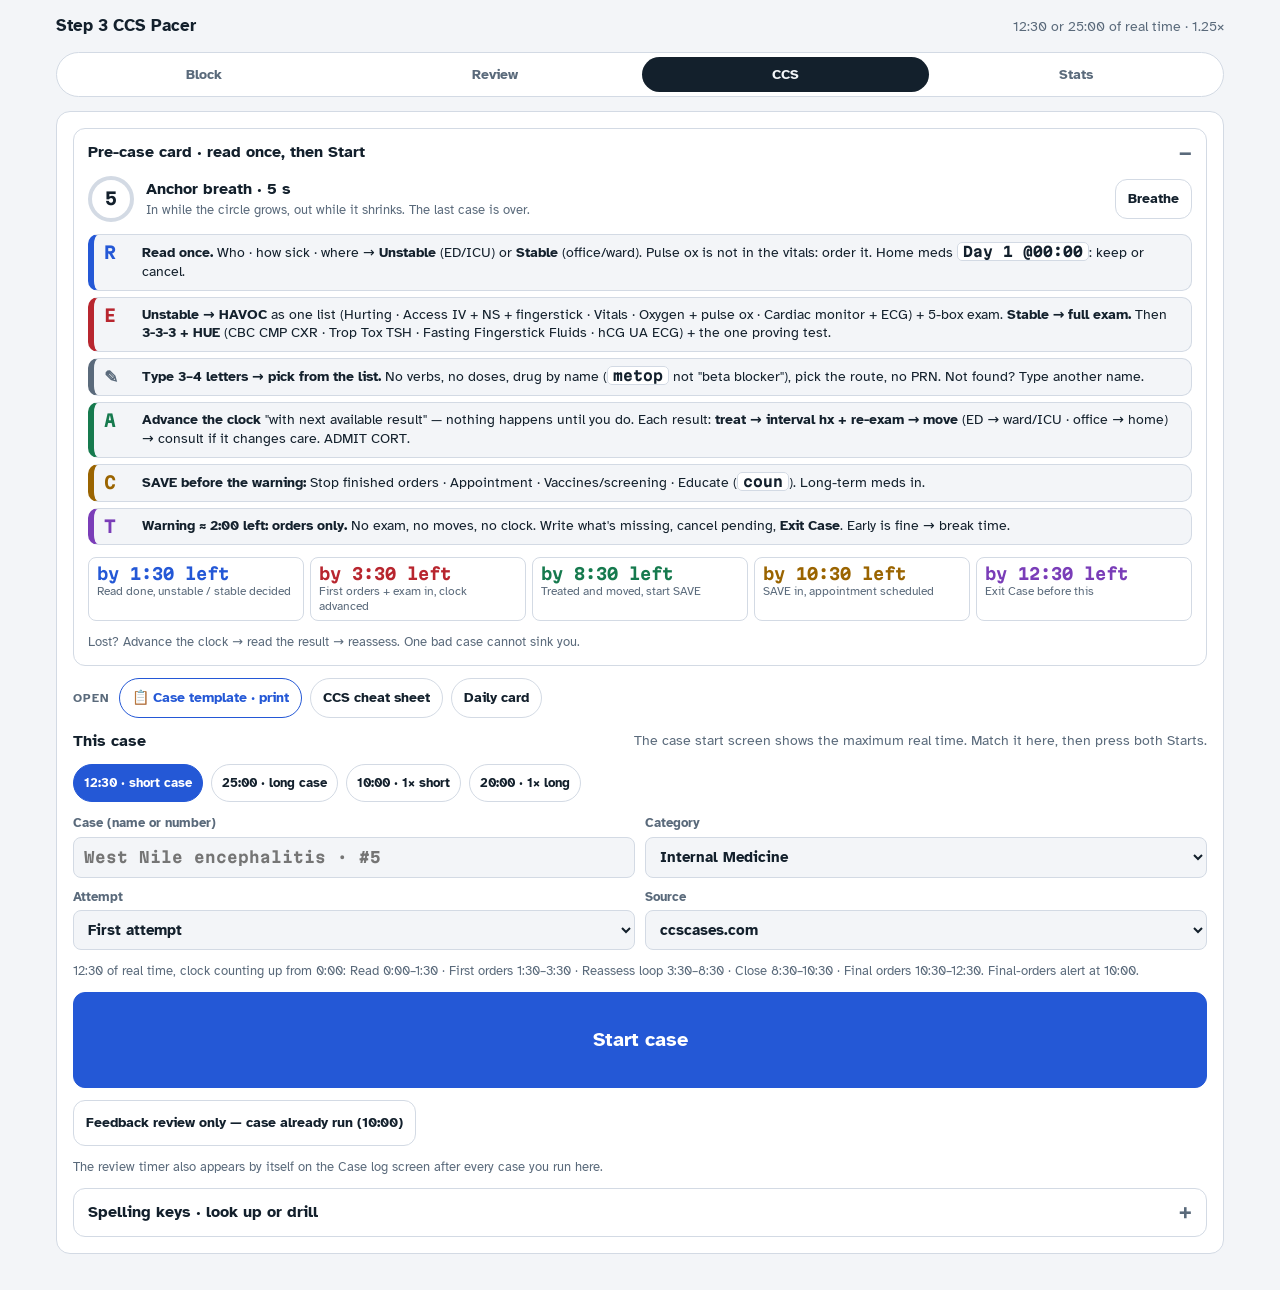
==== commit 1683a3a5: "Big m:ss question timer with 1:52 sound, no-tap count-up CCS screen, live sync of a running block/re" ====
--- a/ccs.html
+++ b/ccs.html
@@ -4,7 +4,7 @@
 <meta charset="utf-8">
 <meta name="viewport" content="width=device-width, initial-scale=1, viewport-fit=cover">
 <title>Step 3 CCS Pacer</title>
-<meta name="description" content="Real-time pacer for Step 3 CCS cases at 12:30 or 25:00 (1.25×): read, first orders, reassess loop, close, final orders — with an order checklist and the case log that feeds Stats.">
+<meta name="description" content="Real-time pacer for Step 3 CCS cases at 12:30 or 25:00 (1.25×): a count-up clock and phase band that need no tapping — read, first orders, reassess loop, close, final orders — plus the spelling drill and a short case log.">
 <meta name="theme-color" media="(prefers-color-scheme: light)" content="#F3F5F8">
 <meta name="theme-color" media="(prefers-color-scheme: dark)" content="#0E141B">
 <meta name="mobile-web-app-capable" content="yes">
@@ -20,10 +20,25 @@
 /* Layout: the real-time clock and the phase strip are the hero; the order checklist sits beside it on wide
    screens and under it on a phone. The case ends into a short log form that feeds Stats. */
 .clockcard{container-type:inline-size;user-select:none;-webkit-user-select:none;text-align:center;justify-items:center}
-.clock{font-family:var(--font-num);font-weight:700;font-size:clamp(48px,24cqi,160px);line-height:1;letter-spacing:-.03em;font-variant-numeric:tabular-nums;margin-top:4px;white-space:nowrap}
+.clockrow{display:flex;align-items:baseline;justify-content:center;gap:12px;flex-wrap:wrap;width:100%}
+.clock{font-family:var(--font-num);font-weight:700;font-size:clamp(56px,26cqi,180px);line-height:1;letter-spacing:-.03em;font-variant-numeric:tabular-nums;margin-top:4px;white-space:nowrap}
+.clockof{font-family:var(--font-num);font-size:clamp(15px,5cqi,26px);color:var(--muted);font-variant-numeric:tabular-nums;white-space:nowrap}
 .clockcard[data-tone="warn"] .clock{color:var(--warn)}
 .clockcard[data-tone="crit"] .clock{color:var(--crit)}
 .clockcard[data-tone="paused"] .clock{color:var(--muted)}
+/* the phase as one big color band: name + what to do. Nothing on the live screen needs a tap. */
+.phaseband{width:100%;border-radius:12px;padding:12px 14px;display:grid;gap:4px;text-align:left;background:var(--ph-bg);color:var(--on-ph)}
+.phaseband .phname{font-size:clamp(22px,7cqi,34px);font-weight:700;line-height:1.1;letter-spacing:-.01em}
+.phaseband .phtext{font-size:15px;line-height:1.35;text-wrap:balance;opacity:.95}
+.clockcard[data-ph="read"]{--ph-bg:var(--ph-read)} .clockcard[data-ph="first"]{--ph-bg:var(--ph-emerg)} .clockcard[data-ph="loop"]{--ph-bg:var(--ph-assess)}
+.clockcard[data-ph="close"]{--ph-bg:var(--ph-close)} .clockcard[data-ph="final"]{--ph-bg:var(--ph-term)} .clockcard[data-ph="paused"]{--ph-bg:var(--muted)}
+.bigctl{display:grid;grid-template-columns:1fr minmax(24px,1fr) 1fr;gap:10px;width:100%;margin-top:6px}
+.bigctl button{min-height:72px;font-size:17px}
+.bigctl .exit{border-color:var(--fg)} .bigctl .exit.armed{border-color:var(--crit);color:var(--crit)}
+.smallctl{display:flex;gap:8px;flex-wrap:wrap;justify-content:center;width:100%}
+.smallctl button{min-height:40px;padding:8px 12px;font-size:14px}
+.statetoggle button{min-height:38px;font-size:13px}
+.optfold{width:100%;text-align:left}
 .phases{width:100%;display:grid;gap:5px}
 .strip{display:flex;gap:3px;height:12px}
 .strip i{position:relative;height:100%;border-radius:6px;background:var(--line);overflow:hidden;min-width:0}
@@ -72,9 +87,9 @@
 .revbox .ring i{position:absolute;inset:0 auto 0 0;width:0;background:var(--good);border-radius:5px}
 .revbox[data-tone="crit"] .ring i{background:var(--crit)}
 /* Pre-case card (setup), protocol lines (live) and the spelling drill (setup). Phase colors: R blue, E red, A green, C amber, T violet. */
-:root{--ph-read:#2458D6;--ph-emerg:#B8262F;--ph-assess:#167A4E;--ph-close:#9A6400;--ph-term:#7A3DB8}
-@media (prefers-color-scheme: dark){:root:not([data-theme="light"]){--ph-read:#7EA2FF;--ph-emerg:#FF6B70;--ph-assess:#4FCF8E;--ph-close:#F2B13F;--ph-term:#C4A6FF}}
-:root[data-theme="dark"]{--ph-read:#7EA2FF;--ph-emerg:#FF6B70;--ph-assess:#4FCF8E;--ph-close:#F2B13F;--ph-term:#C4A6FF}
+:root{--ph-read:#2458D6;--ph-emerg:#B8262F;--ph-assess:#167A4E;--ph-close:#9A6400;--ph-term:#7A3DB8;--on-ph:#FFFFFF}
+@media (prefers-color-scheme: dark){:root:not([data-theme="light"]){--ph-read:#7EA2FF;--ph-emerg:#FF6B70;--ph-assess:#4FCF8E;--ph-close:#F2B13F;--ph-term:#C4A6FF;--on-ph:#0B1220}}
+:root[data-theme="dark"]{--ph-read:#7EA2FF;--ph-emerg:#FF6B70;--ph-assess:#4FCF8E;--ph-close:#F2B13F;--ph-term:#C4A6FF;--on-ph:#0B1220}
 .precase{display:grid;gap:6px}
 .precase .st{display:grid;grid-template-columns:30px 1fr;gap:8px;align-items:start;border:1px solid var(--line);border-left-width:6px;border-radius:10px;padding:8px 10px;background:var(--bg);font-size:14px;line-height:1.35}
 .precase .st b.l{font-family:var(--font-num);font-size:17px;line-height:1.1}
@@ -244,45 +259,57 @@
   </section>
 
   <div class="colL" id="colL" hidden>
-    <section class="card clockcard" id="clockcard" data-tone="normal" aria-live="polite">
+    <section class="card clockcard" id="clockcard" data-tone="normal" data-ph="read" aria-live="polite">
       <div class="banner" id="banner" hidden></div>
       <div class="rowhead" style="width:100%">
         <span class="pill" data-kind="accent" id="pill">Read</span>
         <span class="meta" id="metaCase"></span>
       </div>
-      <div class="clock" id="clock">12:30</div>
+      <div class="clockrow"><div class="clock" id="clock">0:00</div><div class="clockof" id="clockOf">of 12:30</div></div>
       <div class="phases">
         <div class="strip" id="strip"></div>
         <div class="striplabels" id="striplabels"></div>
       </div>
-      <p class="phaseText" id="phaseText"></p>
+      <div class="phaseband" id="phaseband"><b class="phname" id="phname">Read</b><span class="phtext" id="phaseText"></span></div>
       <p class="nextline" id="nextline"></p>
       <ul class="proto" id="proto" aria-label="Protocol for this phase"></ul>
-      <div class="statetoggle" id="statetoggle">
+      <div class="statetoggle" id="statetoggle" aria-label="Patient (optional, changes the protocol lines)">
         <button type="button" data-state="unstable" aria-pressed="false">Unstable · ED</button>
         <button type="button" data-state="stable" aria-pressed="false">Stable · office / ward</button>
       </div>
-      <div class="lenswitch" id="lenswitch" aria-label="Case length">
-        <span class="lbl">Wrong length? Switch:</span>
-        <button type="button" data-len="750">12:30</button><button type="button" data-len="1500">25:00</button>
-        <button type="button" data-len="600">10:00</button><button type="button" data-len="1200">20:00</button>
+      <div class="bigctl">
+        <button id="btnPause" type="button">Pause<br><small>practice only</small></button>
+        <span aria-hidden="true"></span>
+        <button class="exit" id="btnEnd" type="button">Exit case</button>
       </div>
-      <div class="subactions">
+      <div class="smallctl">
         <button id="btnUndo" type="button" disabled>Undo</button>
-        <button id="btnPause" type="button">Pause</button>
-        <button class="go" id="btnEnd" type="button">Exit case</button>
         <button id="btnAbort" type="button">Discard</button>
+        <button id="btnSound" type="button" aria-pressed="true">Sound on</button>
+        <button id="btnPip" type="button" hidden>Float the clock</button>
       </div>
+      <p class="livestatus" id="liveStatus"></p>
     </section>
   </div>
 
   <div class="colR" id="colR" hidden>
-    <section class="card">
-      <div class="rowhead"><h2>Order checklist</h2><span class="meta">Tap when done · tap again for "not needed"</span></div>
-      <ul class="checks" id="checks"></ul>
-      <p class="legend">The time stamp is when you tapped it. Stats uses the first clock advance and the counseling time. Undo reverts the last tap; "Unstable / Stable" can be switched any time.</p>
-      <div class="formrow"><button id="btnSound" type="button" class="small" aria-pressed="true">Sound on</button></div>
-    </section>
+    <details class="fold optfold" id="lenFold">
+      <summary>Wrong case length? Switch</summary>
+      <div class="body">
+        <div class="lenswitch" id="lenswitch" aria-label="Case length">
+          <span class="lbl">Keeps the time used, re-cuts the phases:</span>
+          <button type="button" data-len="750">12:30</button><button type="button" data-len="1500">25:00</button>
+          <button type="button" data-len="600">10:00</button><button type="button" data-len="1200">20:00</button>
+        </div>
+      </div>
+    </details>
+    <details class="fold optfold" id="checksFold">
+      <summary>Order checklist · optional</summary>
+      <div class="body">
+        <ul class="checks" id="checks"></ul>
+        <p class="legend">Optional: tap when done, tap again for "not needed". It is only a reminder for you; Stats no longer scores these taps — ccscases.com has the real feedback.</p>
+      </div>
+    </details>
     <details class="fold" id="rulesFold">
       <summary>Rules for a CCS case</summary>
       <div class="body">
@@ -297,8 +324,9 @@
           <li><b>Finishing early is fine.</b> Unused case time becomes break time on exam day (your letter: 85 min + unused time). Don't use the clock up for its own sake.</li>
         </ol>
         <p class="note">Exam day 4: 13–14 cases, about half of them long ones. ~4½ hours of case time, 85 minutes of breaks: 10 after case 3, lunch 25 after case 7, 10 after case 10, 10 after case 12, 30 spare.</p>
-        <p class="note">After the case: the feedback review timer is 10:00 for a 12:30 case and 15:00 for a 25:00 case (Settings). Read the feedback once, write the one order you missed, score, save. A retry is a different day.</p>
-        <p class="note">Keys: <kbd>1</kbd>–<kbd>8</kbd> tick a checklist item · <kbd>Z</kbd> undo · <kbd>U</kbd> unstable · <kbd>S</kbd> stable · <kbd>P</kbd> pause · <kbd>X</kbd> exit case.</p>
+        <p class="note">After the case: the feedback review timer is 10:00 for a 12:30 case and 15:00 for a 25:00 case (Settings). Read the feedback once on ccscases.com, write the words you misspelled, save. A retry is a different day. The ccscases Report Card is the record of scores and feedback; this log only keeps what it cannot: case number, length, your misspelled words.</p>
+        <p class="note">The clock counts up from 0:00 like the real-time clock on ccscases.com (the real exam shows no running real-time clock: you see the maximum time before the case and get one warning at about two minutes left). The phase band, the checkpoints and the final-orders alert move on their own; nothing needs a tap until Exit Case.</p>
+        <p class="note">Hidden app: iPad — open the pacer from the Home Screen icon and allow notifications, otherwise split screen beside ccscases (a hidden web app on iPad cannot play sound). Android — notifications plus "Keep running in the background". Mac — notifications. Whatever happened while it was hidden is caught up when you come back. Keys: <kbd>1</kbd>–<kbd>8</kbd> tick a checklist item · <kbd>Z</kbd> undo · <kbd>U</kbd> unstable · <kbd>S</kbd> stable · <kbd>P</kbd> pause · <kbd>X</kbd> exit case.</p>
       </div>
     </details>
     <details class="fold" id="settingsFold">
@@ -310,10 +338,13 @@
             <label>Feedback review, 12:30 case (mm:ss)<input type="text" id="fRevShort" value="10:00" inputmode="numeric"></label>
             <label>Feedback review, 25:00 case (mm:ss)<input type="text" id="fRevLong" value="15:00" inputmode="numeric"></label>
             <label>Theme<select id="fTheme"><option value="system">Match device</option><option value="light">Light</option><option value="dark">Dark</option></select></label>
+            <label>Case clock<select id="fClock"><option value="up">Counts up from 0:00 (like ccscases)</option><option value="down">Counts down to 0:00</option></select></label>
           </div>
           <div class="formrow"><button type="button" id="btnApply">Save settings</button><span class="note" id="settingsMsg"></span></div>
         </fieldset>
         <p class="note" id="settingsLock" hidden>Settings unlock when the case is over.</p>
+        <div class="rowhead"><h2>Background &amp; sound</h2><span class="meta">Shared by all pacer pages</span></div>
+        <div id="bgSettings"></div>
       </div>
     </details>
   </div>
@@ -332,14 +363,13 @@
       <p class="phaseText" id="revText">Open the feedback. Read it top to bottom once: every order you missed, in the order the case wanted them. The one that matters most goes in the box below. No retry now.</p>
       <div class="row2"><button class="primary good" id="btnRevStart" type="button" style="min-height:56px;font-size:17px">Start review · 10:00</button></div>
     </section>
+    <p class="note">ccscases.com keeps the score and the feedback. Here, only what it cannot know:</p>
     <div class="form">
-      <label>Score from the feedback (%)<input type="number" id="dScore" class="scoreinput" min="0" max="100" inputmode="numeric" placeholder="78"></label>
-      <label>Case (name or number)<input type="text" id="dLabel" autocomplete="off"></label>
-      <label>Case length (fix it here if it was wrong)<select id="dLen"><option value="750">12:30 · short</option><option value="1500">25:00 · long</option><option value="600">10:00 · 1× short</option><option value="1200">20:00 · 1× long</option></select></label>
-      <label>Time used (mm:ss)<input type="text" id="dUsed" inputmode="numeric" autocomplete="off"></label>
-      <label class="wide">The one order you missed<input type="text" id="dMissed" placeholder="e.g. repeat ECG after treatment" autocomplete="off" maxlength="120"></label>
+      <label>Case (name or number)<input type="text" id="dLabel" autocomplete="off" placeholder="#5"></label>
+      <label>Case length<select id="dLen"><option value="750">12:30 · short</option><option value="1500">25:00 · long</option><option value="600">10:00 · 1× short</option><option value="1200">20:00 · 1× long</option></select></label>
       <label class="wide">Words you misspelled in this case (comma-separated — they go into the drill)<input type="text" id="dWords" placeholder="e.g. colchicine, ampicillin sulbactam" autocomplete="off" maxlength="300"></label>
-      <label class="wide">Note (optional)<input type="text" id="dNote" autocomplete="off" maxlength="200"></label>
+      <label>Score from ccscases (%, optional)<input type="number" id="dScore" class="scoreinput" min="0" max="100" inputmode="numeric" placeholder="78"></label>
+      <label>Note (optional)<input type="text" id="dNote" autocomplete="off" maxlength="200"></label>
     </div>
     <p class="note">One line for the notebook:</p>
     <p class="line" id="noteLine"></p>
@@ -357,7 +387,7 @@
 (() => {
 const P = window.Pacer, $ = id => document.getElementById(id), fmt = P.fmt;
 const LS_S = "step3pacer.ccs.settings.v1", LS_R = "step3pacer.ccs.run.v1";
-const DEFAULTS = { finalSec: 150, sound: true, lastLen: 750, revShortSec: 600, revLongSec: 900, precaseOpen: true };
+const DEFAULTS = { finalSec: 150, sound: true, lastLen: 750, revShortSec: 600, revLongSec: 900, precaseOpen: true, countdown: false };
 const LS_D = "step3pacer.ccs.drill.v1";
 /* Spelling keys: o = order · k = letters to type · g = group · w = watch out */
 const ORDERS = [
@@ -851,14 +881,15 @@
     ["term", "EXIT", "Click <b>Exit Case</b>. Early is fine: unused time is break time."]
   ];
 }
-function cpsFor(len) { // exam-clock checkpoints: time LEFT when each phase should be done
+function cpsFor(len) { // exam-clock checkpoints: when each phase should be done (clock counts up by default)
   let acc = 0; const ends = PHASES.map(p => { acc += Math.round(len * p.frac); return acc; });
+  const t = sec => S.countdown ? fmt(len - sec) + " left" : "by " + fmt(sec);
   return [
-    ["read", fmt(len - ends[0]), "Read done, unstable / stable decided"],
-    ["emerg", fmt(len - ends[1]), "First orders + exam in, clock advanced"],
-    ["assess", fmt(len - ends[2]), "Treated and moved, start SAVE"],
-    ["close", fmt(len - ends[3]), "SAVE in, appointment scheduled"],
-    ["term", "0:00", "Exit Case before this"]
+    ["read", t(ends[0]), "Read done, unstable / stable decided"],
+    ["emerg", t(ends[1]), "First orders + exam in, clock advanced"],
+    ["assess", t(ends[2]), "Treated and moved, start SAVE"],
+    ["close", t(ends[3]), "SAVE in, appointment scheduled"],
+    ["term", S.countdown ? "0:00" : "by " + fmt(len), "Exit Case before this"]
   ];
 }
 const PHASES = [
@@ -884,12 +915,12 @@
 
 function fresh() {
   return { phase: "setup", id: "", date: "", label: "", category: "", attempt: "first", source: "ccscases", limitSec: 750,
-    startAt: 0, pausedAt: 0, pausedTotal: 0, patient: "", checks: {}, phaseChimed: {}, finalFired: false, endEl: 0, endedBy: "", saved: false, caseTimed: true,
-    history: [], rev: { startAt: 0, limitSec: 0, endAt: 0, warned: false, rang: false } };
+    startAt: 0, pausedAt: 0, pausedTotal: 0, patient: "", checks: {}, phaseChimed: {}, finalFired: false, endQuiet: false, endEl: 0, endedBy: "", saved: false, caseTimed: true,
+    history: [], rev: { startAt: 0, limitSec: 0, endAt: 0, warned: false, rang: false }, updatedAt: 0 };
 }
 function loadSettings() { const p = P.readJSON(LS_S, null); if (p && typeof p === "object") S = Object.assign({}, DEFAULTS, p); P.setSound(S.sound); chosenLen = S.lastLen || 750; }
 function saveSettings() { P.writeJSON(LS_S, S); }
-function persist() { P.writeJSON(LS_R, R); }
+function persist() { R.updatedAt = Date.now(); P.writeJSON(LS_R, R); P.live.touch(); }
 function loadRun() {
   const p = P.readJSON(LS_R, null);
   if (!p || (p.phase !== "run" && p.phase !== "done")) return;
@@ -919,13 +950,13 @@
   R.label = $("sLabel").value.trim(); R.category = $("sCat").value; R.attempt = $("sAttempt").value; R.source = $("sSource").value;
   R.limitSec = chosenLen; R.startAt = Date.now();
   S.lastLen = chosenLen; saveSettings();
-  P.audioInit(); P.sfx("start"); P.keepAwake();
+  P.audioInit(); P.sfx("start"); P.keepAwake(); P.bg.runStart("CCS case running");
   $("rulesFold").open = false;
   persist(); render();
 }
 function pauseResume() {
   if (R.phase !== "run") return;
-  if (R.pausedAt) { R.pausedTotal += Date.now() - R.pausedAt; R.pausedAt = 0; P.keepAwake(); }
+  if (R.pausedAt) { R.pausedTotal += Date.now() - R.pausedAt; R.pausedAt = 0; P.keepAwake(); P.bg.runStart("CCS case running"); }
   else R.pausedAt = Date.now();
   persist(); render();
 }
@@ -960,7 +991,7 @@
   const el = (Date.now() - R.startAt - R.pausedTotal) / 1000;
   if (el >= R.limitSec) return;
   R.phase = "run"; R.endEl = 0; R.endedBy = ""; R.rev = { startAt: 0, limitSec: 0, endAt: 0, warned: false, rang: false };
-  P.keepAwake(); persist(); render();
+  P.keepAwake(); P.bg.runStart("CCS case running"); persist(); render();
 }
 function setLimit(sec) { // the case turned out to be the other length: keep the elapsed time, re-cut the phases
   sec = +sec; if (!(sec > 0) || sec === R.limitSec) return;
@@ -995,9 +1026,9 @@
 function startReview() {
   if (R.phase !== "done" || R.rev.startAt) return;
   R.rev = { startAt: Date.now(), limitSec: revLimit(), endAt: 0, warned: false, rang: false };
-  P.audioInit(); P.sfx("start"); P.keepAwake(); persist(); render();
-}
-function revElapsed() { if (!R.rev.startAt) return 0; return ((R.rev.endAt || Date.now()) - R.rev.startAt) / 1000; }
+  P.audioInit(); P.sfx("start"); P.keepAwake(); P.bg.runStart("feedback review running"); persist(); render();
+}
+function revElapsed(at) { if (!R.rev.startAt) return 0; return ((R.rev.endAt || at || Date.now()) - R.rev.startAt) / 1000; }
 function finish(by) {
   if (R.phase !== "run") return;
   const now = Date.now();
@@ -1005,7 +1036,8 @@
   R.endEl = Math.min(R.limitSec, (now - R.startAt - R.pausedTotal) / 1000);
   if (by === "clock") R.endEl = R.limitSec;
   R.endedBy = by; R.phase = "done";
-  P.sfx("end"); P.releaseWake();
+  if (!R.endQuiet) P.sfx("end"); R.endQuiet = false;
+  P.releaseWake(); P.bg.runEnd();
   persist(); render();
 }
 function exitCase() {
@@ -1015,28 +1047,24 @@
   setTimeout(() => { if (endArmed && Date.now() - endArmed >= 3500) { endArmed = 0; render(); } }, 3600);
 }
 function abort() {
-  if (abortArmed && Date.now() - abortArmed < 3500) { abortArmed = 0; R = fresh(); P.releaseWake(); persist(); render(); return; }
+  if (abortArmed && Date.now() - abortArmed < 3500) { abortArmed = 0; R = fresh(); P.releaseWake(); P.bg.runEnd(); persist(); render(); return; }
   abortArmed = Date.now(); render();
   setTimeout(() => { if (abortArmed && Date.now() - abortArmed >= 3500) { abortArmed = 0; render(); } }, 3600);
 }
-function saveCase() {
+function saveCase() { // the log keeps only what ccscases.com cannot know; scores and feedback live in its Report Card
   const sc = $("dScore").value.trim(), score = sc === "" ? null : Math.max(0, Math.min(100, parseInt(sc, 10)));
   R.label = $("dLabel").value.trim();
-  const checks = {};
-  CHECKS.forEach(c => { const v = R.checks[c.k]; checks[c.k] = v ? { state: v.state, at: v.at } : { state: "", at: null }; });
   const s = {
     id: R.id, type: "ccs", date: R.date, label: R.label, category: R.category, attempt: R.attempt, source: R.source,
-    limitSec: R.limitSec, timeUsedSec: Math.round(R.endEl), endedBy: R.endedBy, patient: R.patient,
-    score: isNaN(score) ? null : score, missedOrder: $("dMissed").value.trim(), note: $("dNote").value.trim(),
+    limitSec: R.limitSec, timeUsedSec: Math.round(R.endEl), endedBy: R.endedBy,
+    score: isNaN(score) ? null : score, note: $("dNote").value.trim(),
     misspelled: $("dWords").value.split(/[,;\n]/).map(w => w.trim()).filter(Boolean),
-    checks: checks, firstAdvanceSec: checks.adv.state === "done" ? checks.adv.at : null, counselSec: checks.counsel.state === "done" ? checks.counsel.at : null,
-    caseTimed: R.caseTimed !== false,
-    missedChecks: R.caseTimed === false ? [] : CHECKS.filter(c => !checks[c.k].state).map(c => c.k), endedIn: R.caseTimed === false ? null : phaseAt(Math.max(0, R.endEl - 0.001)).k,
+    caseTimed: R.caseTimed !== false, logVersion: 2,
     reviewSec: R.rev.startAt ? Math.round(revElapsed()) : null, reviewLimitSec: R.rev.startAt ? R.rev.limitSec : null
   };
   s.misspelled.forEach(w => addWord(w, "", R.label || R.category || "case", true));
   P.saveSession(s); P.syncQuietly(); renderWords();
-  R.saved = true; persist();
+  R.saved = true; persist(); P.live.clear();
   $("savedMsg").hidden = false; $("savedMsg").textContent = "Saved to Stats. Change anything above and press Update to re-save.";
   $("btnSave").textContent = "Saved"; $("btnSave").disabled = true;
   $("btnResume").hidden = true;
@@ -1045,20 +1073,38 @@
 function markDirty() { if (R.phase === "done" && R.saved) { $("btnSave").textContent = "Update case"; $("btnSave").disabled = false; } }
 
 /* ---------- tick ---------- */
+function phaseSfx(k) { return k === "close" ? "close" : "phase"; }   // soft sine chimes, distinct from the block and review sounds
 function tick() {
   if (R.phase === "run" && !R.pausedAt) {
     const el = elapsed(), rem = R.limitSec - el;
     const ph = phaseAt(el);
-    if (!R.phaseChimed[ph.k]) { R.phaseChimed[ph.k] = true; if (ph.k !== "read") { P.sfx(ph.k === "final" ? "fill" : ph.k === "close" ? "move" : "ahead"); P.vibrate(ph.k === "final" ? [200, 100, 200, 100, 450] : [80]); } persist(); }
-    if (!R.finalFired && rem <= S.finalSec) { R.finalFired = true; P.sfx("fill"); P.vibrate([200, 100, 200]); persist(); }
+    if (!R.phaseChimed[ph.k]) { R.phaseChimed[ph.k] = true; if (ph.k !== "read") { P.sfx(phaseSfx(ph.k)); P.vibrate(ph.k === "final" ? [200, 100, 200] : [80]); } persist(); }
+    if (!R.finalFired && rem <= S.finalSec) { R.finalFired = true; P.sfx("fill"); P.vibrate([200, 100, 200, 100, 450]); persist(); }
     if (rem <= 0) { P.vibrate([600]); finish("clock"); return; }
   }
   if (R.phase === "done" && R.rev.startAt && !R.rev.endAt) {
     const left = R.rev.limitSec - revElapsed();
     if (left <= 60 && !R.rev.warned) { R.rev.warned = true; P.sfx("move"); P.vibrate([120, 60, 120]); persist(); }
-    if (left <= 0) { R.rev.endAt = Date.now(); R.rev.rang = true; P.sfx("stop"); P.vibrate([400, 120, 400]); P.releaseWake(); persist(); }
+    if (left <= 0) { R.rev.endAt = Date.now(); R.rev.rang = true; if (!R.rev.quiet) P.sfx("stop"); R.rev.quiet = false; P.vibrate([400, 120, 400]); P.releaseWake(); P.bg.runEnd(); persist(); }
   }
   render();
+}
+/* Time-based events of the running case (case seconds) or of the running feedback review (review seconds):
+   the catch-up after the page was hidden and the notifications while it is hidden read this list. */
+function bgRunning() { return (R.phase === "run" && !R.pausedAt) || (R.phase === "done" && !!R.rev.startAt && !R.rev.endAt); }
+function bgElapsedAt(ts) { return R.phase === "run" ? Math.max(0, (ts - R.startAt - R.pausedTotal) / 1000) : revElapsed(ts); }
+function bgEpochOf(el) { return (R.phase === "run" ? R.startAt + R.pausedTotal : R.rev.startAt) + el * 1000; }
+function events() {
+  const out = [];
+  if (R.phase === "run") {
+    phaseBounds().forEach(p => { if (p.k !== "read") out.push({ el: p.start, tag: "ph-" + p.k, title: p.name + " phase", body: p.text, sfx: phaseSfx(p.k), fired: () => !!R.phaseChimed[p.k], mark: () => { R.phaseChimed[p.k] = true; } }); });
+    out.push({ el: R.limitSec - S.finalSec, tag: "final", title: fmt(S.finalSec) + " left — final orders only", body: "Counseling in? Follow-up in? Then Exit Case.", sfx: "fill", important: true, fired: () => R.finalFired, mark: () => { R.finalFired = true; } });
+    out.push({ el: R.limitSec, tag: "end", title: "Case time is over (" + fmt(R.limitSec) + ")", body: "The pacer ended the case. Log it when you are back.", sfx: "end", important: true, mark: () => { R.endQuiet = true; } });
+  } else if (R.phase === "done" && R.rev.startAt) {
+    out.push({ el: R.rev.limitSec - 60, tag: "rev-warn", title: "Feedback review: one minute left", body: "Write the misspelled words.", sfx: "move", fired: () => R.rev.warned, mark: () => { R.rev.warned = true; } });
+    out.push({ el: R.rev.limitSec, tag: "rev-end", title: "Feedback review over", body: "Save the case.", sfx: "stop", important: true, mark: () => { R.rev.quiet = true; } });
+  }
+  return out.sort((a, b) => a.el - b.el);
 }
 
 /* ---------- render ---------- */
@@ -1084,7 +1130,7 @@
 function renderSetup() {
   document.querySelectorAll("#presets button").forEach(b => b.setAttribute("aria-pressed", String(+b.dataset.len === chosenLen)));
   const b = (() => { let acc = 0; return PHASES.map(p => { const s = acc; acc += Math.round(chosenLen * p.frac); return p.name + " " + fmt(s) + "–" + fmt(acc); }); })();
-  $("sPlan").textContent = fmt(chosenLen) + " of real time: " + b.join(" · ") + ". Final-orders alert at " + fmt(S.finalSec) + " left.";
+  $("sPlan").textContent = fmt(chosenLen) + " of real time, clock " + (S.countdown ? "counting down" : "counting up from 0:00") + ": " + b.join(" · ") + ". Final-orders alert at " + (S.countdown ? fmt(S.finalSec) + " left" : fmt(chosenLen - S.finalSec)) + ".";
   $("revOnlyLen").textContent = fmt(chosenLen > 750 ? S.revLongSec : S.revShortSec);
   $("cps").innerHTML = cpsFor(chosenLen).map(c => '<div><b style="color:var(--ph-' + c[0] + ')">' + c[1] + " left</b>" + P.esc(c[2]) + "</div>").join("");
 }
@@ -1103,16 +1149,19 @@
   if (inSetup) { renderSetup(); return; }
   const el = elapsed(), rem = Math.max(0, R.limitSec - el), ph = phaseAt(el), bounds = phaseBounds();
   if (live) {
-    $("clock").textContent = fmt(Math.ceil(rem));
+    $("clock").textContent = S.countdown ? fmt(Math.ceil(rem)) : fmt(Math.floor(el));
+    $("clockOf").textContent = S.countdown ? "left of " + fmt(R.limitSec) : "of " + fmt(R.limitSec);
     const card = $("clockcard");
     card.dataset.tone = R.pausedAt ? "paused" : rem <= S.finalSec ? "crit" : ph.k === "close" ? "warn" : "normal";
+    card.dataset.ph = R.pausedAt ? "paused" : ph.k;
     $("metaCase").textContent = (R.label ? R.label + " · " : "") + R.category + " · " + (R.attempt === "repeat" ? "repeat" : "first attempt") + " · " + fmt(R.limitSec);
     document.querySelectorAll("#lenswitch button").forEach(b => { b.setAttribute("aria-pressed", String(+b.dataset.len === R.limitSec)); b.disabled = !!R.pausedAt; });
     $("pill").textContent = R.pausedAt ? "Paused" : ph.name; $("pill").dataset.kind = R.pausedAt ? "idle" : ph.k === "final" ? "crit" : ph.k === "close" ? "warn" : "accent";
-    $("phaseText").textContent = R.pausedAt ? "Paused. The real exam has no pause — practice only." : ph.text;
+    $("phname").textContent = R.pausedAt ? "Paused" : ph.name;
+    $("phaseText").textContent = R.pausedAt ? "The real exam has no pause — practice only." : ph.text;
     renderProto(ph);
     const next = bounds[bounds.findIndex(p => p.k === ph.k) + 1];
-    $("nextline").textContent = next ? next.name + " at " + fmt(R.limitSec - next.start) + " on the clock" : "Real time ends at 0:00. Exit Case when the final orders are in.";
+    $("nextline").textContent = next ? (S.countdown ? next.name + " at " + fmt(R.limitSec - next.start) + " left" : next.name + " at " + fmt(next.start) + " on the clock") + " · final-orders alert at " + (S.countdown ? fmt(S.finalSec) + " left" : fmt(R.limitSec - S.finalSec)) : "Real time ends at " + (S.countdown ? "0:00" : fmt(R.limitSec)) + ". Exit Case when the final orders are in.";
     Array.from($("strip").children).forEach((i, idx) => {
       const p = bounds[idx], frac = Math.max(0, Math.min(1, (el - p.start) / (p.end - p.start)));
       i.querySelector("b").style.width = (frac * 100) + "%"; i.classList.toggle("cur", p.k === ph.k);
@@ -1120,9 +1169,9 @@
     const banner = $("banner");
     if (R.finalFired && rem > 0) { banner.hidden = false; banner.textContent = fmt(S.finalSec) + " left — final orders only. Counseling in? Follow-up in? Then Exit Case."; } else banner.hidden = true;
     document.querySelectorAll("#statetoggle button").forEach(b => b.setAttribute("aria-pressed", String(b.dataset.state === R.patient)));
-    $("btnPause").textContent = R.pausedAt ? "Resume" : "Pause";
+    $("btnPause").innerHTML = R.pausedAt ? "Resume" : "Pause<br><small>practice only</small>";
     $("btnUndo").disabled = !R.history.length || !!R.pausedAt;
-    $("btnEnd").textContent = endArmed ? "Sure? Exit" : "Exit case"; $("btnEnd").classList.toggle("armed", !!endArmed);
+    $("btnEnd").textContent = endArmed ? "Sure? Exit the case" : "Exit case"; $("btnEnd").classList.toggle("armed", !!endArmed);
     $("btnAbort").textContent = abortArmed ? "Sure? Discard" : "Discard"; $("btnAbort").classList.toggle("armed", !!abortArmed);
     Array.from($("checks").children).forEach(li => {
       const c = CHECKS.find(x => x.k === li.dataset.k), v = R.checks[c.k];
@@ -1161,32 +1210,20 @@
 let doneRendered = false, doneFormFor = "";
 function noteLine(score) {
   const d = new Date(R.date), day = d.toLocaleDateString(undefined, { month: "short", day: "numeric" });
-  const missed = CHECKS.filter(c => !R.checks[c.k]).map(c => c.label.split(" ")[0].toLowerCase());
-  if (R.caseTimed === false) return day + " · CCS " + (R.label || "case") + " · " + R.category + " · " + (R.attempt === "repeat" ? "repeat" : "1st") + (score != null ? " · " + score + "%" : "") + " · " + fmt(R.limitSec) + " case, run outside the pacer";
-  return day + " · CCS " + (R.label || "case") + " · " + R.category + " · " + (R.attempt === "repeat" ? "repeat" : "1st") + (score != null ? " · " + score + "%" : "") + " · " + fmt(R.endEl) + "/" + fmt(R.limitSec) + (R.endedBy === "clock" ? " (clock)" : "") + (missed.length ? " · missed: " + missed.join(", ") : " · checklist complete");
+  const words = $("dWords") ? $("dWords").value.split(/[,;\n]/).map(w => w.trim()).filter(Boolean) : [];
+  return day + " · CCS " + (R.label || "case") + " · " + fmt(R.limitSec) + (R.caseTimed === false ? "" : " · " + fmt(R.endEl) + " used" + (R.endedBy === "clock" ? " (clock)" : "")) + (score != null ? " · " + score + "%" : "") + (words.length ? " · misspelled: " + words.join(", ") : "") + " · feedback: ccscases Report Card";
 }
 function renderDone() {
   $("doneMeta").textContent = (R.label ? R.label + " · " : "") + R.category + " · " + P.fmtDate(R.date, true);
-  if (R.caseTimed === false) {
-    $("doneStats").innerHTML = "<li>Case run outside the pacer — no case clock or checklist for this one.</li>";
-    $("doneChecks").innerHTML = "";
-    if (doneFormFor !== R.id) { doneFormFor = R.id; $("dLabel").value = R.label; $("dScore").value = ""; $("dMissed").value = ""; $("dNote").value = ""; $("dWords").value = ""; }
-    $("dLen").value = String(R.limitSec); $("dUsed").value = fmt(R.endEl);
-    $("btnSave").textContent = "Save case"; $("btnSave").disabled = false; $("savedMsg").hidden = true; $("btnResume").hidden = true;
-    $("noteLine").textContent = noteLine(null);
-    return;
-  }
-  const adv = R.checks.adv && R.checks.adv.state === "done" ? R.checks.adv.at : null, cons = R.checks.counsel && R.checks.counsel.state === "done" ? R.checks.counsel.at : null;
-  const endPh = phaseAt(Math.max(0, R.endEl - 0.001));
-  $("doneStats").innerHTML =
-    "<li><b>" + fmt(R.endEl) + "</b> of " + fmt(R.limitSec) + " used — " + (R.endedBy === "clock" ? "the clock ended the case" : "you exited in the " + endPh.name.toLowerCase() + " phase") + "</li>" +
-    "<li>First clock advance at <b>" + (adv != null ? fmt(adv) : "—") + "</b> (target before " + fmt(phaseBounds()[1].end) + ")</li>" +
-    "<li>Counseling and follow-up at <b>" + (cons != null ? fmt(cons) : "—") + "</b>" + (cons != null && cons > R.limitSec - S.finalSec ? " — inside the final-orders window; earlier next time" : "") + "</li>";
-  $("doneChecks").innerHTML = CHECKS.map(c => { const v = R.checks[c.k]; return '<span class="' + (v ? "ok" : "") + '">' + (v ? (v.state === "done" ? "✓ " : "— ") : "✗ ") + P.esc(c.label) + "</span>"; }).join("");
-  if (doneFormFor !== R.id) { doneFormFor = R.id; $("dLabel").value = R.label; $("dScore").value = ""; $("dMissed").value = ""; $("dNote").value = ""; $("dWords").value = ""; }
-  $("dLen").value = String(R.limitSec); $("dUsed").value = fmt(R.endEl);
+  $("doneStats").innerHTML = (R.caseTimed === false
+    ? "<li>Case run outside the pacer — no case clock for this one.</li>"
+    : "<li><b>" + fmt(R.endEl) + "</b> of " + fmt(R.limitSec) + " used — " + (R.endedBy === "clock" ? "the clock ended the case" : "you exited the case") + "</li>") +
+    "<li>Score and feedback: <b>ccscases.com Report Card</b>. Write the misspelled words below while you remember them.</li>";
+  $("doneChecks").innerHTML = "";
+  if (doneFormFor !== R.id) { doneFormFor = R.id; $("dLabel").value = R.label; $("dScore").value = ""; $("dNote").value = ""; $("dWords").value = ""; }
+  $("dLen").value = String(R.limitSec);
   $("btnSave").textContent = "Save case"; $("btnSave").disabled = false; $("savedMsg").hidden = true;
-  $("btnResume").hidden = !(R.endedBy !== "clock" && !R.saved && (Date.now() - R.startAt - R.pausedTotal) / 1000 < R.limitSec);
+  $("btnResume").hidden = R.caseTimed === false || !(R.endedBy !== "clock" && !R.saved && (Date.now() - R.startAt - R.pausedTotal) / 1000 < R.limitSec);
   $("noteLine").textContent = noteLine(null);
 }
 
@@ -1195,7 +1232,7 @@
   const f = P.parseMS($("fFinal").value), rs = P.parseMS($("fRevShort").value), rl = P.parseMS($("fRevLong").value);
   if (f == null || f < 30 || f > 600) { $("settingsMsg").textContent = "Final-orders alert: 0:30 to 10:00."; return; }
   if (rs == null || rl == null || rs < 60 || rl < 60 || rs > 3600 || rl > 3600) { $("settingsMsg").textContent = "Review timers: 1:00 to 60:00."; return; }
-  S.finalSec = f; S.revShortSec = rs; S.revLongSec = rl; saveSettings(); $("settingsMsg").textContent = "Saved."; renderSetup();
+  S.finalSec = f; S.revShortSec = rs; S.revLongSec = rl; S.countdown = $("fClock").value === "down"; saveSettings(); $("settingsMsg").textContent = "Saved."; renderSetup();
 }
 
 /* ---------- pre-case card: breath, fold memory ---------- */
@@ -1361,7 +1398,8 @@
   };
   ["drillSet", "drillMode", "drillN"].forEach(id => $(id).addEventListener("change", () => { if (D.i >= D.items.length || !D.items.length) showBest(); }));
   showBest();
-  $("fFinal").value = fmt(S.finalSec); $("fRevShort").value = fmt(S.revShortSec); $("fRevLong").value = fmt(S.revLongSec); $("fTheme").value = P.getTheme();
+  $("fFinal").value = fmt(S.finalSec); $("fRevShort").value = fmt(S.revShortSec); $("fRevLong").value = fmt(S.revLongSec); $("fTheme").value = P.getTheme(); $("fClock").value = S.countdown ? "down" : "up";
+  P.renderBgSettings($("bgSettings"));
   document.querySelectorAll("#presets button").forEach(b => b.addEventListener("click", () => { chosenLen = +b.dataset.len; renderSetup(); }));
   $("btnStart").addEventListener("click", () => { R.limitSec = chosenLen; startCase(); buildStrip(); render(); });
   $("btnPause").addEventListener("click", pauseResume);
@@ -1376,9 +1414,9 @@
   $("btnResume").addEventListener("click", resumeCase);
   $("btnRevStart").addEventListener("click", startReview);
   $("btnReviewOnly").addEventListener("click", startReviewOnly);
-  ["dScore", "dLabel", "dMissed", "dNote", "dWords"].forEach(id => $(id).addEventListener("input", markDirty));
+  ["dScore", "dLabel", "dNote", "dWords"].forEach(id => $(id).addEventListener("input", markDirty));
   $("dLen").addEventListener("change", () => setLimit($("dLen").value));
-  $("dUsed").addEventListener("change", () => { const v = P.parseMS($("dUsed").value); if (v == null || R.phase !== "done") { $("dUsed").value = fmt(R.endEl); return; } R.endEl = Math.min(v, R.limitSec); if (R.caseTimed !== false) R.endedBy = R.endEl >= R.limitSec ? "clock" : "me"; persist(); doneRendered = false; markDirty(); render(); });
+  $("dWords").addEventListener("input", () => { const v = parseInt($("dScore").value, 10); $("noteLine").textContent = noteLine(isNaN(v) ? null : v); });
   document.querySelectorAll("#lenswitch button").forEach(b => b.addEventListener("click", () => setLimit(b.dataset.len)));
   $("btnWordAdd").addEventListener("click", () => { addWord($("wordIn").value, $("wordNote").value, "", false); $("wordIn").value = ""; $("wordNote").value = ""; $("wordIn").focus(); });
   $("wordIn").addEventListener("keydown", e => { if (e.key === "Enter") { e.preventDefault(); $("btnWordAdd").click(); } });
@@ -1401,7 +1439,33 @@
     else if (k === "p") pauseResume();
     else if (k === "x") exitCase();
   });
+  /* background layers: catch-up on return, notifications while hidden, keep-alive, floating clock */
+  P.bg.bind({
+    type: "ccs", running: bgRunning, events: events, elapsedAt: bgElapsedAt, epochOf: bgEpochOf,
+    label: () => R.phase === "run" ? "CCS " + (R.label || "case") + " · " + fmt(R.limitSec) : "Feedback review",
+    after: () => { persist(); render(); }
+  });
   document.addEventListener("visibilitychange", () => { if (document.visibilityState === "visible") { if (R.phase === "run" && !R.pausedAt) P.keepAwake(); tick(); } });
+  if (P.pipSupported()) {
+    $("btnPip").hidden = false;
+    $("btnPip").addEventListener("click", async () => {
+      if (P.pipActive()) { await P.pipStop(); $("btnPip").textContent = "Float the clock"; return; }
+      const ok = await P.pipStart(() => {
+        if (R.phase !== "run") return { clock: "—", label: "CCS pacer" };
+        const el = elapsed(), rem = Math.max(0, R.limitSec - el), ph = phaseAt(el);
+        const col = { read: "#7EA2FF", first: "#FF6B70", loop: "#4FCF8E", close: "#F2B13F", final: "#C4A6FF" }[ph.k];
+        return { clock: S.countdown ? fmt(Math.ceil(rem)) : fmt(Math.floor(el)), label: ph.name + " · " + fmt(Math.ceil(rem)) + " left", color: rem <= S.finalSec ? "#FF6B70" : col };
+      });
+      $("btnPip").textContent = ok ? "Stop floating" : "Float the clock";
+    });
+  }
+  /* live sync: pick up a case started on another device */
+  P.live.bind({
+    type: "ccs", noun: "case", statusEl: $("liveStatus"), get: () => R, idOf: s => s && s.id,
+    active: () => R.phase === "run" || (R.phase === "done" && !R.saved),
+    apply: state => { R = Object.assign(fresh(), state); endArmed = 0; abortArmed = 0; doneRendered = false; P.writeJSON(LS_R, R); if (R.phase !== "setup") buildStrip(); if (R.phase === "run" && !R.pausedAt) { P.keepAwake(); P.bg.runStart("CCS case running"); } render(); }
+  });
+  if (R.phase === "run" && !R.pausedAt) P.bg.runStart("CCS case running");
   if (R.phase !== "setup") buildStrip();
   setInterval(tick, 250);
   render();
--- a/shared.css
+++ b/shared.css
@@ -135,6 +135,18 @@
 .stats b{font-family:var(--font-num)}
 .summary button{justify-self:start;min-height:42px;padding:9px 14px}
 
+/* notices: one-line banners pinned under the status bar (live sync pick-up, catch-up after being hidden) */
+.pnotices{position:fixed;left:0;right:0;top:env(safe-area-inset-top,0px);z-index:50;display:grid;gap:6px;padding:8px max(12px,env(safe-area-inset-right,0px)) 0 max(12px,env(safe-area-inset-left,0px));pointer-events:none}
+.pnotice{pointer-events:auto;display:flex;gap:10px;align-items:center;justify-content:space-between;margin-inline:auto;max-width:600px;width:100%;border-radius:10px;padding:10px 12px;font-weight:700;font-size:15px;line-height:1.3;background:var(--fg);color:var(--bg);box-shadow:0 6px 20px rgba(0,0,0,.25)}
+.pnotice.good{background:var(--good);color:var(--on-good)} .pnotice.warn{background:var(--warn);color:var(--on-warn)}
+.pnotice button{min-height:32px;padding:2px 10px;font-size:18px;line-height:1;border-radius:8px;background:transparent;color:inherit;border-color:currentColor;opacity:.8}
+.livestatus{margin:0;font-size:12px;color:var(--muted);font-variant-numeric:tabular-nums}
+.livestatus.bad{color:var(--crit)} .livestatus.off{opacity:.8}
+.bgset{display:grid;gap:10px}
+.bgset label:not(.check){display:grid;gap:4px;font-size:13px;color:var(--muted);font-weight:700}
+.bgset select{font:inherit;font-size:15px;padding:9px 10px;border-radius:8px;border:1px solid var(--line);background:var(--bg);color:var(--fg);max-width:260px}
+.note.ok{color:var(--good)} .note.bad{color:var(--crit)}
+
 /* wide screens: iPad Pro 13", the Fold opened, iMac / Mac mini windows. Split view stays one column. */
 @media (min-width:820px) and (min-height:520px){
   .wrap{max-width:1200px;grid-template-columns:minmax(0,1.15fr) minmax(0,1fr);column-gap:22px;align-items:start}
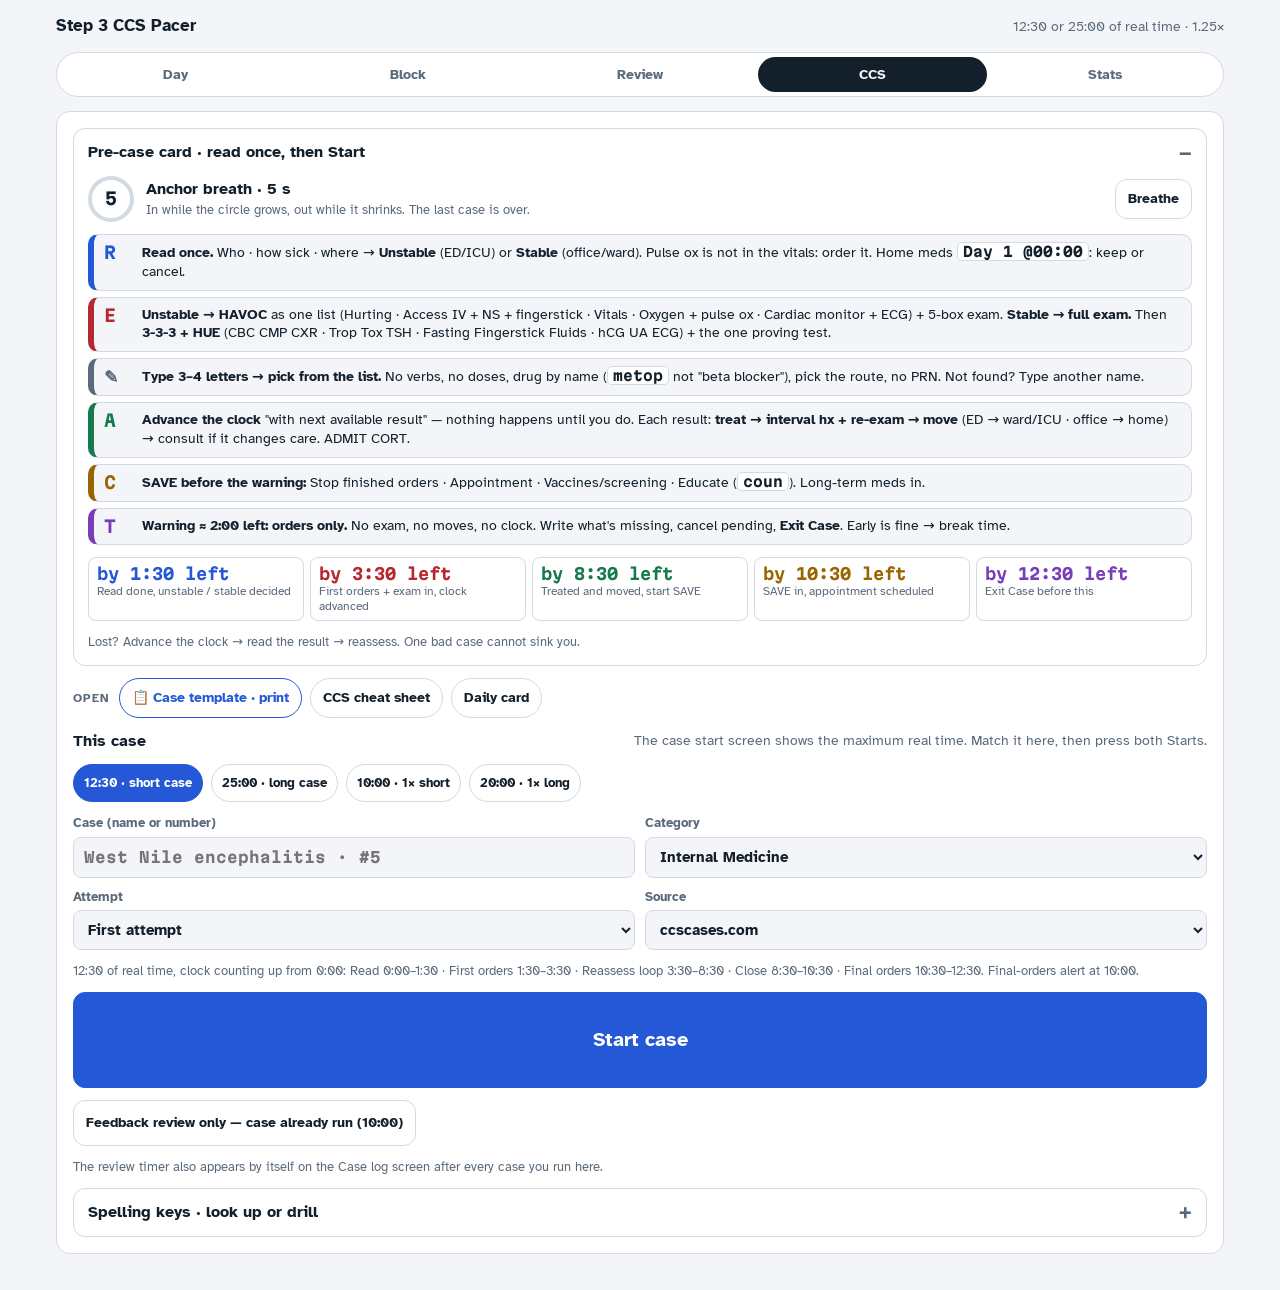
==== commit 846074de: "Day page follows the real day: blocks in a row, cases with their feedback, lunch, reviews lowest sco" ====
--- a/ccs.html
+++ b/ccs.html
@@ -84,6 +84,8 @@
 .revbox[data-tone="crit"] .revclock{color:var(--crit)}
 .revbox[data-tone="done"] .revclock{color:var(--good)}
 .revbox .ring{position:relative;width:100%;height:10px;border-radius:5px;background:var(--line);overflow:hidden}
+.revctl{display:flex;flex-wrap:wrap;gap:8px;justify-content:center}
+.revctl button{min-height:42px;padding:6px 14px;font-size:14px;font-weight:700}
 .revbox .ring i{position:absolute;inset:0 auto 0 0;width:0;background:var(--good);border-radius:5px}
 .revbox[data-tone="crit"] .ring i{background:var(--crit)}
 /* Pre-case card (setup), protocol lines (live) and the spelling drill (setup). Phase colors: R blue, E red, A green, C amber, T violet. */
@@ -133,6 +135,10 @@
 .drill .hint{margin:0;font-size:15px;letter-spacing:.06em;color:var(--muted);overflow-wrap:anywhere}
 .drill .hint b{color:var(--fg);letter-spacing:.12em}
 .keylist div .m{grid-column:1/-1;font-size:12px;color:var(--crit);font-weight:700}
+.lenquick{display:flex;flex-wrap:wrap;gap:8px;align-items:center;justify-content:center;width:100%}
+.lenquick .lbl{font-size:12px;color:var(--muted);font-weight:700}
+.lenquick button{min-height:40px;padding:6px 18px;font-size:15px;font-weight:700;font-family:var(--font-num);border-radius:999px}
+.lenquick button[aria-pressed="true"]{background:var(--fg);color:var(--bg);border-color:var(--fg)}
 .lenswitch{display:flex;flex-wrap:wrap;gap:6px;align-items:center;justify-content:center;width:100%}
 .lenswitch .lbl{font-size:12px;color:var(--muted);font-weight:700}
 .lenswitch button{min-height:34px;padding:4px 10px;font-size:13px;font-family:var(--font-num)}
@@ -159,6 +165,7 @@
     <p class="tag" id="tagline">12:30 or 25:00 of real time · 1.25×</p>
   </header>
   <nav id="pnav" aria-label="Pages"></nav>
+  <div id="breakBand" hidden></div>
 
   <!-- SETUP -->
   <section class="card setup full" id="setup">
@@ -201,6 +208,7 @@
       <label>Attempt<select id="sAttempt"><option value="first">First attempt</option><option value="repeat">Repeat</option></select></label>
       <label>Source<select id="sSource"><option value="ccscases">ccscases.com</option><option value="official">Official practice cases</option><option value="other">Other</option></select></label>
     </div>
+    <p class="note" id="sDay" hidden></p>
     <p class="note" id="sPlan"></p>
     <button class="primary" id="btnStart" type="button">Start case</button>
     <div class="row2"><button id="btnReviewOnly" type="button" class="small" style="min-height:46px">Feedback review only — case already run (<span id="revOnlyLen">10:00</span>)</button></div>
@@ -266,6 +274,10 @@
         <span class="meta" id="metaCase"></span>
       </div>
       <div class="clockrow"><div class="clock" id="clock">0:00</div><div class="clockof" id="clockOf">of 12:30</div></div>
+      <div class="lenquick" id="lenquick" aria-label="Case length — switch at any moment, the time used stays">
+        <span class="lbl">Case length</span>
+        <button type="button" data-len="750" aria-pressed="true">12:30</button><button type="button" data-len="1500" aria-pressed="false">25:00</button>
+      </div>
       <div class="phases">
         <div class="strip" id="strip"></div>
         <div class="striplabels" id="striplabels"></div>
@@ -294,7 +306,7 @@
 
   <div class="colR" id="colR" hidden>
     <details class="fold optfold" id="lenFold">
-      <summary>Wrong case length? Switch</summary>
+      <summary>Other case lengths · 10:00 · 20:00</summary>
       <div class="body">
         <div class="lenswitch" id="lenswitch" aria-label="Case length">
           <span class="lbl">Keeps the time used, re-cuts the phases:</span>
@@ -342,7 +354,10 @@
           </div>
           <div class="formrow"><button type="button" id="btnApply">Save settings</button><span class="note" id="settingsMsg"></span></div>
         </fieldset>
-        <p class="note" id="settingsLock" hidden>Settings unlock when the case is over.</p>
+        <p class="note" id="settingsLock" hidden></p>
+        <div class="rowhead"><h2>Breaks</h2><span class="meta">Shared by all pacer pages</span></div>
+        <div id="brkSettings"></div>
+        <p class="note">After a case: the break starts when the feedback review timer ends (or when you save the case, if you did not run that timer).</p>
         <div class="rowhead"><h2>Background &amp; sound</h2><span class="meta">Shared by all pacer pages</span></div>
         <div id="bgSettings"></div>
       </div>
@@ -362,6 +377,10 @@
       <div class="ring"><i id="revFill"></i></div>
       <p class="phaseText" id="revText">Open the feedback. Read it top to bottom once: every order you missed, in the order the case wanted them. The one that matters most goes in the box below. No retry now.</p>
       <div class="row2"><button class="primary good" id="btnRevStart" type="button" style="min-height:56px;font-size:17px">Start review · 10:00</button></div>
+      <div class="revctl" id="revCtl" hidden>
+        <button type="button" data-rev="-60">−1:00</button><button type="button" data-rev="60">+1:00</button><button type="button" data-rev="300">+5:00</button>
+        <button type="button" id="btnRevEnd">Feedback read ✓ · end the timer</button>
+      </div>
     </section>
     <p class="note">ccscases.com keeps the score and the feedback. Here, only what it cannot know:</p>
     <div class="form">
@@ -918,7 +937,36 @@
     startAt: 0, pausedAt: 0, pausedTotal: 0, patient: "", checks: {}, phaseChimed: {}, finalFired: false, endQuiet: false, endEl: 0, endedBy: "", saved: false, caseTimed: true,
     history: [], rev: { startAt: 0, limitSec: 0, endAt: 0, warned: false, rang: false }, updatedAt: 0 };
 }
-function loadSettings() { const p = P.readJSON(LS_S, null); if (p && typeof p === "object") S = Object.assign({}, DEFAULTS, p); P.setSound(S.sound); chosenLen = S.lastLen || 750; }
+function loadSettings() { const p = P.readJSON(LS_S, null); if (p && typeof p === "object") S = Object.assign({}, DEFAULTS, p); P.setSound(S.sound); chosenLen = 750; }
+/* The Day page writes today's cases — number and length — here. The next case of the day sets the length (and the label),
+   so a 12:30 case after a 25:00 one starts as 12:30. Without a plan the length is 12:30 until you tap another. */
+const LS_CASES = "step3pacer.day.cases.v1";
+let planCache = { at: 0, v: null }, planApplied = "", planLabel = "";
+function dayKey(ts) { const d = new Date(ts - 4 * 3600000), z = n => String(n).padStart(2, "0"); return d.getFullYear() + "-" + z(d.getMonth() + 1) + "-" + z(d.getDate()); }   // the study day rolls over at 4:00 AM
+function planNext() { // { i, of, num, sec } for the next case of today's plan, or null
+  const now = Date.now(); if (now - planCache.at < 5000) return planCache.v;
+  const k = dayKey(now), p = P.readJSON(LS_CASES, null), list = p && p.days && Array.isArray(p.days[k]) ? p.days[k] : null;
+  let v = null;
+  if (list && list.length) {
+    const done = P.loadSessions().filter(x => x.type === "ccs" && dayKey(new Date(x.date).getTime()) === k).length;
+    if (done < list.length && list[done] && list[done].sec > 0) v = { i: done, of: list.length, num: String(list[done].num || ""), sec: +list[done].sec, key: k + "|" + done + "|" + list[done].sec + "|" + list[done].num };
+    else v = { i: done, of: list.length, num: "", sec: 0, key: k + "|" + done + "|over" };
+  }
+  planCache = { at: now, v: v }; return v;
+}
+function applyPlan() { // in setup: the plan's next case sets the length once; your own tap on a length stays until the plan itself changes
+  const n = planNext(), key = n ? n.key : dayKey(Date.now()) + "|none";
+  const el = $("sDay");
+  if (n && n.sec) { el.hidden = false; el.textContent = "Today's plan: case " + (n.i + 1) + " of " + n.of + (n.num ? " · #" + n.num : "") + " · " + fmt(n.sec) + ". If the case's start screen shows another maximum time, tap that length."; }
+  else if (n) { el.hidden = false; el.textContent = "Today's " + n.of + " planned cases are saved. This one is extra — choose its length."; }
+  else el.hidden = true;
+  if (planApplied === key) return;
+  planApplied = key;
+  if (n && n.sec) {
+    chosenLen = n.sec;
+    const lab = $("sLabel"); if (n.num && (!lab.value.trim() || lab.value === planLabel)) { lab.value = "#" + n.num; planLabel = lab.value; }
+  } else chosenLen = 750;
+}
 function saveSettings() { P.writeJSON(LS_S, S); }
 function persist() { R.updatedAt = Date.now(); P.writeJSON(LS_R, R); P.live.touch(); }
 function loadRun() {
@@ -950,9 +998,14 @@
   R.label = $("sLabel").value.trim(); R.category = $("sCat").value; R.attempt = $("sAttempt").value; R.source = $("sSource").value;
   R.limitSec = chosenLen; R.startAt = Date.now();
   S.lastLen = chosenLen; saveSettings();
-  P.audioInit(); P.sfx("start"); P.keepAwake(); P.bg.runStart("CCS case running");
+  P.audioInit(); P.sfx("start"); P.keepAwake(); P.bg.runStart("CCS case running"); P.breakStop();
   $("rulesFold").open = false;
   persist(); render();
+}
+function startTaskBreak() { // once per case: when the feedback review ends, or on save if the review timer was not used
+  if (R.breakStarted) return;
+  R.breakStarted = true;
+  P.breakStart(P.getBreaks().taskSec, "Break after the case" + (R.label ? " · " + R.label : ""), "ccs");
 }
 function pauseResume() {
   if (R.phase !== "run") return;
@@ -997,6 +1050,7 @@
   sec = +sec; if (!(sec > 0) || sec === R.limitSec) return;
   if (R.phase === "run") {
     const el = elapsed();
+    if (el >= sec) { P.notice(fmt(sec) + " has already passed on this case (" + fmt(el) + " used). To end it, press Exit case.", "warn", 6000); return; }   // a tap on the shorter length never ends the case
     R.limitSec = sec; S.lastLen = sec; saveSettings();
     const b = phaseBounds(); b.forEach(ph => { if (ph.start > el) delete R.phaseChimed[ph.k]; });
     if (sec - el > S.finalSec) R.finalFired = false;
@@ -1028,6 +1082,17 @@
   R.rev = { startAt: Date.now(), limitSec: revLimit(), endAt: 0, warned: false, rang: false };
   P.audioInit(); P.sfx("start"); P.keepAwake(); P.bg.runStart("feedback review running"); persist(); render();
 }
+function revAdjust(d) { // more or less feedback time while its timer runs
+  if (R.phase !== "done" || !R.rev.startAt || R.rev.endAt) return;
+  R.rev.limitSec = Math.max(60, R.rev.limitSec + d);
+  if (R.rev.limitSec - revElapsed() > 60) R.rev.warned = false;
+  persist(); render();
+}
+function revEndNow() { // the feedback is read before the timer is over: the timer stops here and the break after the case starts
+  if (R.phase !== "done" || !R.rev.startAt || R.rev.endAt) return;
+  R.rev.endAt = Date.now(); R.rev.rang = true;
+  P.releaseWake(); P.bg.runEnd(); startTaskBreak(); persist(); render();
+}
 function revElapsed(at) { if (!R.rev.startAt) return 0; return ((R.rev.endAt || at || Date.now()) - R.rev.startAt) / 1000; }
 function finish(by) {
   if (R.phase !== "run") return;
@@ -1064,7 +1129,9 @@
   };
   s.misspelled.forEach(w => addWord(w, "", R.label || R.category || "case", true));
   P.saveSession(s); P.syncQuietly(); renderWords();
-  R.saved = true; persist(); P.live.clear();
+  R.saved = true;
+  if (!R.rev.startAt || R.rev.endAt) startTaskBreak();   // the task is over: case + feedback (a running review timer starts it when it ends)
+  persist(); P.live.clear();
   $("savedMsg").hidden = false; $("savedMsg").textContent = "Saved to Stats. Change anything above and press Update to re-save.";
   $("btnSave").textContent = "Saved"; $("btnSave").disabled = true;
   $("btnResume").hidden = true;
@@ -1085,7 +1152,7 @@
   if (R.phase === "done" && R.rev.startAt && !R.rev.endAt) {
     const left = R.rev.limitSec - revElapsed();
     if (left <= 60 && !R.rev.warned) { R.rev.warned = true; P.sfx("move"); P.vibrate([120, 60, 120]); persist(); }
-    if (left <= 0) { R.rev.endAt = Date.now(); R.rev.rang = true; if (!R.rev.quiet) P.sfx("stop"); R.rev.quiet = false; P.vibrate([400, 120, 400]); P.releaseWake(); P.bg.runEnd(); persist(); }
+    if (left <= 0) { R.rev.endAt = Date.now(); R.rev.rang = true; if (!R.rev.quiet) P.sfx("stop"); R.rev.quiet = false; P.vibrate([400, 120, 400]); P.releaseWake(); P.bg.runEnd(); startTaskBreak(); persist(); }
   }
   render();
 }
@@ -1128,6 +1195,7 @@
   });
 }
 function renderSetup() {
+  applyPlan();
   document.querySelectorAll("#presets button").forEach(b => b.setAttribute("aria-pressed", String(+b.dataset.len === chosenLen)));
   const b = (() => { let acc = 0; return PHASES.map(p => { const s = acc; acc += Math.round(chosenLen * p.frac); return p.name + " " + fmt(s) + "–" + fmt(acc); }); })();
   $("sPlan").textContent = fmt(chosenLen) + " of real time, clock " + (S.countdown ? "counting down" : "counting up from 0:00") + ": " + b.join(" · ") + ". Final-orders alert at " + (S.countdown ? fmt(S.finalSec) + " left" : fmt(chosenLen - S.finalSec)) + ".";
@@ -1144,7 +1212,6 @@
 function render() {
   const inSetup = R.phase === "setup", live = R.phase === "run", done = R.phase === "done";
   $("setup").hidden = !inSetup; $("colL").hidden = !live; $("colR").hidden = inSetup || done; $("done").hidden = !done;
-  $("settingsFs").disabled = live; $("settingsLock").hidden = !live;
   $("btnSound").textContent = S.sound ? "Sound on" : "Sound off"; $("btnSound").setAttribute("aria-pressed", S.sound ? "true" : "false");
   if (inSetup) { renderSetup(); return; }
   const el = elapsed(), rem = Math.max(0, R.limitSec - el), ph = phaseAt(el), bounds = phaseBounds();
@@ -1155,7 +1222,7 @@
     card.dataset.tone = R.pausedAt ? "paused" : rem <= S.finalSec ? "crit" : ph.k === "close" ? "warn" : "normal";
     card.dataset.ph = R.pausedAt ? "paused" : ph.k;
     $("metaCase").textContent = (R.label ? R.label + " · " : "") + R.category + " · " + (R.attempt === "repeat" ? "repeat" : "first attempt") + " · " + fmt(R.limitSec);
-    document.querySelectorAll("#lenswitch button").forEach(b => { b.setAttribute("aria-pressed", String(+b.dataset.len === R.limitSec)); b.disabled = !!R.pausedAt; });
+    document.querySelectorAll("#lenswitch button, #lenquick button").forEach(b => { b.setAttribute("aria-pressed", String(+b.dataset.len === R.limitSec)); });
     $("pill").textContent = R.pausedAt ? "Paused" : ph.name; $("pill").dataset.kind = R.pausedAt ? "idle" : ph.k === "final" ? "crit" : ph.k === "close" ? "warn" : "accent";
     $("phname").textContent = R.pausedAt ? "Paused" : ph.name;
     $("phaseText").textContent = R.pausedAt ? "The real exam has no pause — practice only." : ph.text;
@@ -1188,6 +1255,7 @@
 }
 function renderReview() {
   const box = $("revbox"), lim = R.rev.startAt ? R.rev.limitSec : revLimit();
+  $("revCtl").hidden = !(R.rev.startAt && !R.rev.endAt);
   $("revMeta").textContent = fmt(lim) + " for a " + fmt(R.limitSec) + " case";
   if (!R.rev.startAt) {
     box.dataset.tone = "normal"; $("revClock").textContent = fmt(lim); $("revFill").style.width = "0%";
@@ -1232,7 +1300,12 @@
   const f = P.parseMS($("fFinal").value), rs = P.parseMS($("fRevShort").value), rl = P.parseMS($("fRevLong").value);
   if (f == null || f < 30 || f > 600) { $("settingsMsg").textContent = "Final-orders alert: 0:30 to 10:00."; return; }
   if (rs == null || rl == null || rs < 60 || rl < 60 || rs > 3600 || rl > 3600) { $("settingsMsg").textContent = "Review timers: 1:00 to 60:00."; return; }
-  S.finalSec = f; S.revShortSec = rs; S.revLongSec = rl; S.countdown = $("fClock").value === "down"; saveSettings(); $("settingsMsg").textContent = "Saved."; renderSetup();
+  S.finalSec = f; S.revShortSec = rs; S.revLongSec = rl; S.countdown = $("fClock").value === "down"; saveSettings();
+  // saved in the middle of a case or of its feedback: the alert and the feedback clock follow the new values at once
+  if (R.phase === "run") { if (R.limitSec - elapsed() > S.finalSec) R.finalFired = false; persist(); $("settingsMsg").textContent = "Saved — this case uses it from now."; }
+  else if (R.phase === "done" && R.rev.startAt && !R.rev.endAt) { R.rev.limitSec = revLimit(); if (R.rev.limitSec - revElapsed() > 60) R.rev.warned = false; persist(); $("settingsMsg").textContent = "Saved — this feedback review uses it from now."; }
+  else $("settingsMsg").textContent = "Saved.";
+  if (R.phase === "setup") renderSetup(); else render();
 }
 
 /* ---------- pre-case card: breath, fold memory ---------- */
@@ -1400,6 +1473,8 @@
   showBest();
   $("fFinal").value = fmt(S.finalSec); $("fRevShort").value = fmt(S.revShortSec); $("fRevLong").value = fmt(S.revLongSec); $("fTheme").value = P.getTheme(); $("fClock").value = S.countdown ? "down" : "up";
   P.renderBgSettings($("bgSettings"));
+  P.renderBreakSettings($("brkSettings"));
+  P.renderBreak($("breakBand"), { running: bgRunning });
   document.querySelectorAll("#presets button").forEach(b => b.addEventListener("click", () => { chosenLen = +b.dataset.len; renderSetup(); }));
   $("btnStart").addEventListener("click", () => { R.limitSec = chosenLen; startCase(); buildStrip(); render(); });
   $("btnPause").addEventListener("click", pauseResume);
@@ -1413,11 +1488,13 @@
   $("btnUndo").addEventListener("click", undoTap);
   $("btnResume").addEventListener("click", resumeCase);
   $("btnRevStart").addEventListener("click", startReview);
+  document.querySelectorAll("#revCtl button[data-rev]").forEach(b => b.addEventListener("click", e => { revAdjust(+b.dataset.rev); if (e.detail > 0) b.blur(); }));
+  $("btnRevEnd").addEventListener("click", revEndNow);
   $("btnReviewOnly").addEventListener("click", startReviewOnly);
   ["dScore", "dLabel", "dNote", "dWords"].forEach(id => $(id).addEventListener("input", markDirty));
   $("dLen").addEventListener("change", () => setLimit($("dLen").value));
   $("dWords").addEventListener("input", () => { const v = parseInt($("dScore").value, 10); $("noteLine").textContent = noteLine(isNaN(v) ? null : v); });
-  document.querySelectorAll("#lenswitch button").forEach(b => b.addEventListener("click", () => setLimit(b.dataset.len)));
+  document.querySelectorAll("#lenswitch button, #lenquick button").forEach(b => b.addEventListener("click", e => { setLimit(b.dataset.len); if (e.detail > 0) b.blur(); }));
   $("btnWordAdd").addEventListener("click", () => { addWord($("wordIn").value, $("wordNote").value, "", false); $("wordIn").value = ""; $("wordNote").value = ""; $("wordIn").focus(); });
   $("wordIn").addEventListener("keydown", e => { if (e.key === "Enter") { e.preventDefault(); $("btnWordAdd").click(); } });
   $("wordNote").addEventListener("keydown", e => { if (e.key === "Enter") { e.preventDefault(); $("btnWordAdd").click(); } });
--- a/shared.css
+++ b/shared.css
@@ -140,6 +140,15 @@
 .pnotice{pointer-events:auto;display:flex;gap:10px;align-items:center;justify-content:space-between;margin-inline:auto;max-width:600px;width:100%;border-radius:10px;padding:10px 12px;font-weight:700;font-size:15px;line-height:1.3;background:var(--fg);color:var(--bg);box-shadow:0 6px 20px rgba(0,0,0,.25)}
 .pnotice.good{background:var(--good);color:var(--on-good)} .pnotice.warn{background:var(--warn);color:var(--on-warn)}
 .pnotice button{min-height:32px;padding:2px 10px;font-size:18px;line-height:1;border-radius:8px;background:transparent;color:inherit;border-color:currentColor;opacity:.8}
+/* the break band: shown on every pacer page while a task break runs (20:00 after a block, a review, a case) */
+.brkband{grid-column:1/-1;background:var(--good-bg);border:1px solid var(--good);border-radius:14px;padding:12px 16px;display:grid;gap:8px}
+.brkband[data-tone="over"]{background:var(--crit-bg);border-color:var(--crit)}
+.brkrow{display:flex;align-items:center;justify-content:space-between;gap:12px}
+.brkclock{font-family:var(--font-num);font-weight:700;font-size:40px;line-height:1;font-variant-numeric:tabular-nums;color:var(--good)}
+.brkband[data-tone="over"] .brkclock{color:var(--crit)}
+.brktext{margin:0;font-size:15px;color:var(--good);font-weight:700;text-wrap:balance}
+.brkband[data-tone="over"] .brktext{color:var(--crit)}
+.brkbtns{display:flex;gap:8px;flex-wrap:wrap}
 .livestatus{margin:0;font-size:12px;color:var(--muted);font-variant-numeric:tabular-nums}
 .livestatus.bad{color:var(--crit)} .livestatus.off{opacity:.8}
 .bgset{display:grid;gap:10px}
@@ -150,7 +159,7 @@
 /* wide screens: iPad Pro 13", the Fold opened, iMac / Mac mini windows. Split view stays one column. */
 @media (min-width:820px) and (min-height:520px){
   .wrap{max-width:1200px;grid-template-columns:minmax(0,1.15fr) minmax(0,1fr);column-gap:22px;align-items:start}
-  .top,.pnav,.full{grid-column:1/-1}
+  .top,.pnav,.quicklinks,.full{grid-column:1/-1}
   .colL,.colR{display:grid;gap:14px;min-width:0}
   button.primary,button.secondary{min-height:96px}
   .subactions button{min-height:52px;font-size:15px}
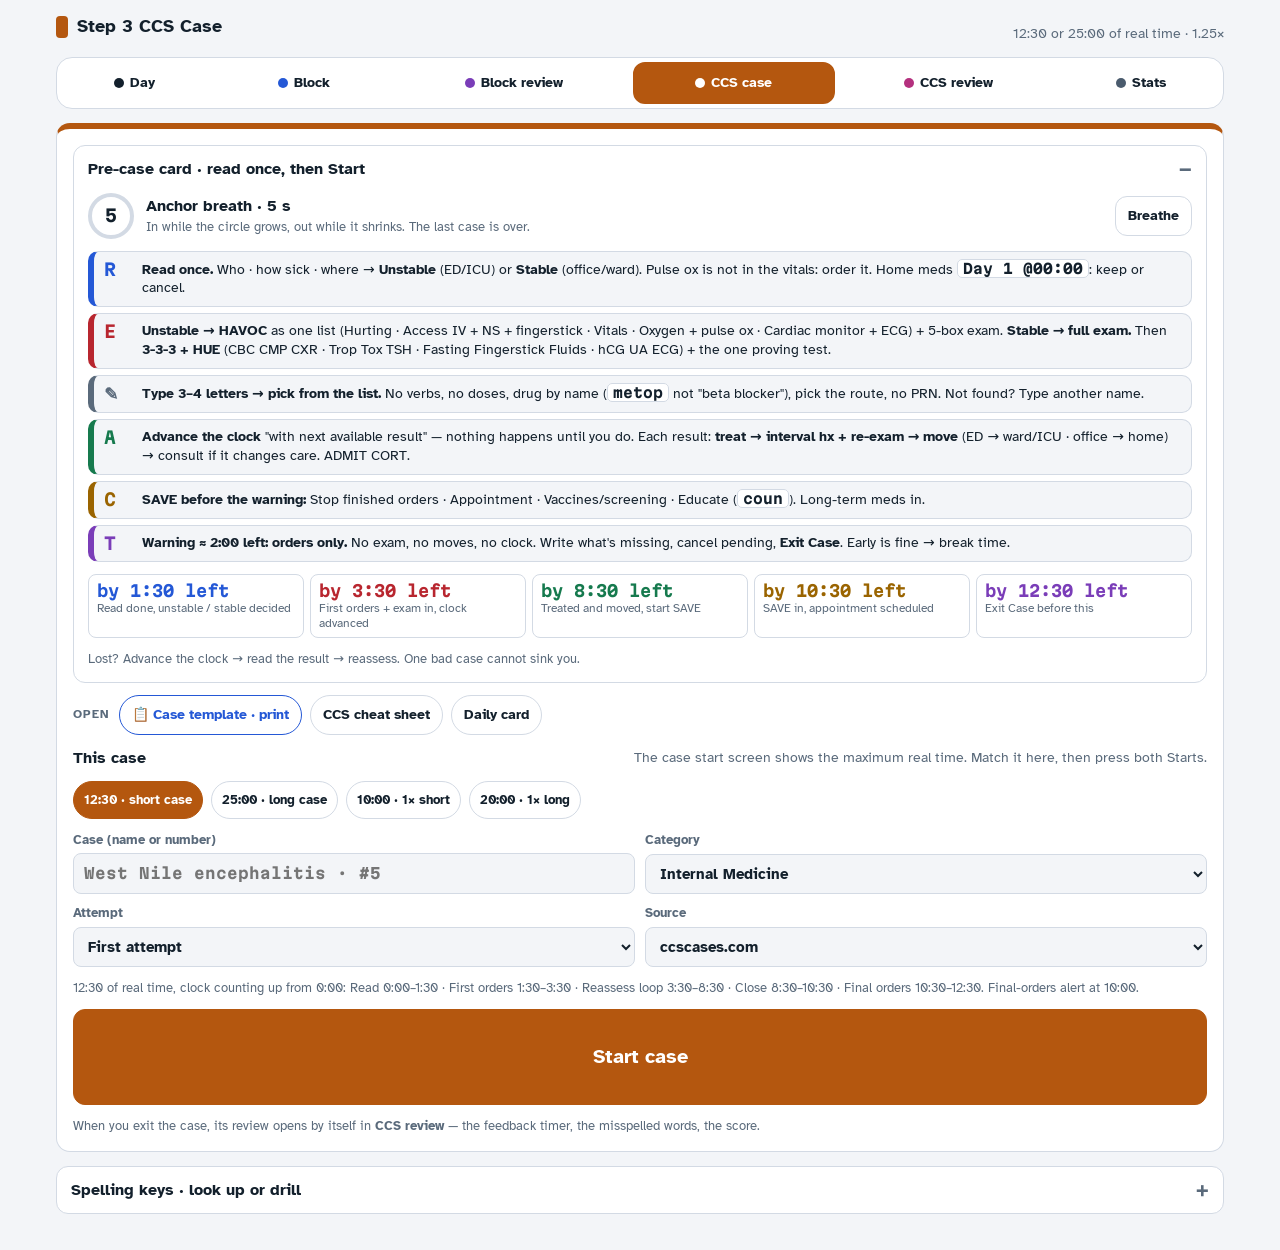
==== commit b33951a6: "CCS in two sections — CCS case (pre-case card, clock) and CCS review (feedback timer, the log in thr" ====
--- a/ccs.html
+++ b/ccs.html
@@ -68,9 +68,27 @@
 .checks .at{font-family:var(--font-num);font-size:12px;color:var(--muted);font-variant-numeric:tabular-nums;white-space:nowrap}
 .checks li.due{border-color:var(--accent)}
 .legend{font-size:12px;color:var(--muted);margin:0}
-.presets button[aria-pressed="true"]{background:var(--accent);color:var(--on-accent);border-color:var(--accent)}
+.presets button[aria-pressed="true"]{background:var(--page);color:var(--on-c);border-color:var(--page)}
 .setup .primary{width:100%}
 .setup .row2{display:flex;gap:8px;flex-wrap:wrap}
+/* the two sections of this page: the case (the clock) and its review (feedback timer, log, spelling) */
+#toolsCard{order:5} #todayCard{order:6}
+.hero .primary{width:100%}
+.hero .row2{display:flex;gap:8px;flex-wrap:wrap}
+.hero .row2 button,.hero .row2 a.btn{min-height:46px;padding:10px 14px}
+a.btn{display:inline-flex;align-items:center;justify-content:center;border-radius:12px;border:1px solid var(--line);background:var(--surface);color:var(--fg);font-weight:700;font-size:15px;text-decoration:none;padding:10px 14px;min-height:44px}
+.lenpick{display:flex;flex-wrap:wrap;gap:8px;align-items:center}
+.lenpick .lbl{font-size:13px;color:var(--muted);font-weight:700;flex-basis:100%}
+.lenpick button{min-height:44px;padding:6px 20px;font-size:16px;font-weight:700;font-family:var(--font-num);border-radius:999px}
+.lenpick button[aria-pressed="true"]{background:var(--page);color:var(--on-c);border-color:var(--page)}
+.todaylist{list-style:none;margin:0;padding:0;display:grid;gap:6px}
+.todaylist li{display:grid;grid-template-columns:auto 1fr auto;gap:4px 10px;align-items:center;padding:8px 10px;border:1px solid var(--line);border-left:5px solid var(--page);border-radius:8px;font-size:14px;background:var(--bg)}
+.todaylist li .n{font-family:var(--font-num);font-weight:700;font-size:16px}
+.todaylist li .s{font-family:var(--font-num);font-weight:700}
+.todaylist li small{grid-column:2/-1;color:var(--muted);font-size:12.5px}
+.aftersave{display:grid;gap:8px;border:2px solid var(--good);border-radius:12px;padding:12px;background:var(--good-bg)}
+.aftersave p{margin:0;font-weight:700;color:var(--good)}
+.aftersave .row2 button.primary{min-height:56px;font-size:17px;flex:1 1 180px}
 .done .row2{display:flex;gap:8px;flex-wrap:wrap}
 .done .row2 button{min-height:44px;padding:10px 14px}
 .done .line{font-family:var(--font-num);font-size:14px;padding:10px 12px;border:1px dashed var(--line);border-radius:8px;background:var(--bg);overflow-x:auto;white-space:nowrap;margin:0}
@@ -161,7 +179,7 @@
 <body>
 <div class="wrap">
   <header class="top">
-    <h1>Step 3 CCS Pacer</h1>
+    <h1 id="pageTitle">Step 3 CCS Case</h1>
     <p class="tag" id="tagline">12:30 or 25:00 of real time · 1.25×</p>
   </header>
   <nav id="pnav" aria-label="Pages"></nav>
@@ -211,8 +229,36 @@
     <p class="note" id="sDay" hidden></p>
     <p class="note" id="sPlan"></p>
     <button class="primary" id="btnStart" type="button">Start case</button>
-    <div class="row2"><button id="btnReviewOnly" type="button" class="small" style="min-height:46px">Feedback review only — case already run (<span id="revOnlyLen">10:00</span>)</button></div>
-    <p class="note">The review timer also appears by itself on the Case log screen after every case you run here.</p>
+    <p class="note">When you exit the case, its review opens by itself in <b>CCS review</b> — the feedback timer, the misspelled words, the score.</p>
+  </section>
+
+  <!-- REVIEW · nothing waiting: start the feedback timer for a case run without the pacer -->
+  <section class="card hero full" id="revHome" hidden>
+    <div class="rowhead"><h2>Review a case</h2><span class="meta">Feedback once · the one missed order · the misspelled words</span></div>
+    <p class="note" id="revHomeNote">A case you run in <b>CCS case</b> opens its review here by itself when you exit it. For a case run without the pacer, start the feedback timer here.</p>
+    <div class="form">
+      <label class="wide">Case number<input type="text" id="rLabel" placeholder="#116" autocomplete="off"></label>
+      <div class="lenpick wide" id="rLen" aria-label="Case length"><span class="lbl">Case length</span><button type="button" data-len="750" aria-pressed="true">12:30</button><button type="button" data-len="1500" aria-pressed="false">25:00</button></div>
+    </div>
+    <button class="primary" id="btnReviewOnly" type="button">Start feedback timer · <span id="revOnlyLen">10:00</span></button>
+  </section>
+
+  <!-- REVIEW · a case is running -->
+  <section class="card hero full" id="revWait" hidden>
+    <div class="rowhead"><h2>A case is running</h2><span class="meta num" id="rwMeta"></span></div>
+    <p class="modeText">Its review opens here by itself when you exit the case.</p>
+    <button class="primary" id="btnToCase" type="button">Back to the case</button>
+  </section>
+
+  <!-- CASE · the case has ended, its review is waiting -->
+  <section class="card hero full" id="caseEnded" hidden>
+    <div class="rowhead"><h2 id="ceTitle">Case ended</h2><span class="meta num" id="ceMeta"></span></div>
+    <p class="modeText" id="ceText">Next: its feedback, once.</p>
+    <button class="primary" id="btnToReview" type="button">Go to its review →</button>
+    <div class="row2"><button id="btnResume2" type="button" hidden>Exited by mistake — back into the case</button><button id="btnNextCase2" type="button" class="primary" hidden>Start the next case →</button></div>
+  </section>
+
+  <div class="full" id="toolsCard">
     <details class="fold" id="keysFold">
       <summary>Spelling keys · look up or drill</summary>
       <div class="body">
@@ -264,7 +310,7 @@
         </div>
       </div>
     </details>
-  </section>
+  </div>
 
   <div class="colL" id="colL" hidden>
     <section class="card clockcard" id="clockcard" data-tone="normal" data-ph="read" aria-live="polite">
@@ -366,11 +412,12 @@
 
   <!-- DONE -->
   <section class="card done full" id="done" hidden>
-    <div class="rowhead"><h2>Case log</h2><span class="meta" id="doneMeta"></span></div>
+    <div class="rowhead"><h2 id="doneTitle">Review this case</h2><span class="meta" id="doneMeta"></span></div>
     <ul class="stats" id="doneStats"></ul>
     <div class="missed" id="doneChecks"></div>
     <div class="row2"><button id="btnResume" type="button" hidden>Exited by mistake — back into the case</button></div>
 
+    <p class="stepcap"><b>1</b><span>Read the feedback once<small>on ccscases.com — the timer keeps it short</small></span></p>
     <section class="revbox" id="revbox">
       <div class="rowhead"><h2>Feedback review</h2><span class="meta" id="revMeta"></span></div>
       <div class="revclock" id="revClock">10:00</div>
@@ -382,7 +429,7 @@
         <button type="button" id="btnRevEnd">Feedback read ✓ · end the timer</button>
       </div>
     </section>
-    <p class="note">ccscases.com keeps the score and the feedback. Here, only what it cannot know:</p>
+    <p class="stepcap"><b>2</b><span>Write down<small>what ccscases cannot keep: the words you misspelled, the score</small></span></p>
     <div class="form">
       <label>Case (name or number)<input type="text" id="dLabel" autocomplete="off" placeholder="#5"></label>
       <label>Case length<select id="dLen"><option value="750">12:30 · short</option><option value="1500">25:00 · long</option><option value="600">10:00 · 1× short</option><option value="1200">20:00 · 1× long</option></select></label>
@@ -390,7 +437,7 @@
       <label>Score from ccscases (%, optional)<input type="number" id="dScore" class="scoreinput" min="0" max="100" inputmode="numeric" placeholder="78"></label>
       <label>Note (optional)<input type="text" id="dNote" autocomplete="off" maxlength="200"></label>
     </div>
-    <p class="note">One line for the notebook:</p>
+    <p class="stepcap"><b>3</b><span>Save<small>the line below is for the notebook</small></span></p>
     <p class="line" id="noteLine"></p>
     <div class="row2">
       <button class="primary" id="btnSave" type="button" style="min-height:56px;font-size:17px">Save case</button>
@@ -398,6 +445,16 @@
       <button id="btnStats" type="button">Open stats</button>
     </div>
     <p class="note" id="savedMsg" hidden></p>
+    <div class="aftersave" id="afterSave" hidden>
+      <p id="afterSaveText">Saved ✓</p>
+      <div class="row2"><button class="primary" id="btnNextCase" type="button">Next case →</button><a class="btn" href="./day.html">Back to the Day page</a></div>
+    </div>
+  </section>
+
+  <!-- REVIEW · the cases of today -->
+  <section class="card full" id="todayCard" hidden>
+    <div class="rowhead"><h2>Today's cases</h2><span class="meta" id="todayMeta"></span></div>
+    <ul class="todaylist" id="todayList"></ul>
   </section>
 </div>
 
@@ -931,6 +988,23 @@
 let S = Object.assign({}, DEFAULTS);
 let R = fresh();
 let chosenLen = 750, abortArmed = 0, endArmed = 0;
+/* Two sections in one page. "case": the pre-case card, the clock. "review": the feedback timer, the log, the spelling tools.
+   The page switcher shows them as two places (CCS case · CCS review); a case that ends opens its review by itself. */
+let view = "case";
+function applyView() { // the page's name, colour and switcher follow the section
+  const rv = view === "review";
+  P.renderNav(rv ? "ccsr" : "ccs");
+  $("pageTitle").textContent = rv ? "Step 3 CCS Review" : "Step 3 CCS Case";
+  $("tagline").textContent = rv ? "Feedback once · one missed order · the misspelled words" : "12:30 or 25:00 of real time · 1.25×";
+  document.title = rv ? "Step 3 CCS Review" : "Step 3 CCS Case";
+}
+function setView(v, quiet) {
+  v = v === "review" ? "review" : "case";
+  const changed = v !== view; view = v;
+  try { const want = v === "review" ? "#review" : ""; if (location.hash !== want) history.replaceState(null, "", location.pathname + location.search + want); } catch (e) {}
+  applyView();
+  if (!quiet) { render(); if (changed) { try { window.scrollTo(0, 0); } catch (e) {} } }
+}
 
 function fresh() {
   return { phase: "setup", id: "", date: "", label: "", category: "", attempt: "first", source: "ccscases", limitSec: 750,
@@ -993,6 +1067,7 @@
 
 /* ---------- actions ---------- */
 function startCase() {
+  setView("case", true);
   R = fresh();
   R.phase = "run"; R.id = P.newId(); R.date = new Date().toISOString();
   R.label = $("sLabel").value.trim(); R.category = $("sCat").value; R.attempt = $("sAttempt").value; R.source = $("sSource").value;
@@ -1044,6 +1119,7 @@
   const el = (Date.now() - R.startAt - R.pausedTotal) / 1000;
   if (el >= R.limitSec) return;
   R.phase = "run"; R.endEl = 0; R.endedBy = ""; R.rev = { startAt: 0, limitSec: 0, endAt: 0, warned: false, rang: false };
+  setView("case", true);
   P.keepAwake(); P.bg.runStart("CCS case running"); persist(); render();
 }
 function setLimit(sec) { // the case turned out to be the other length: keep the elapsed time, re-cut the phases
@@ -1070,8 +1146,9 @@
 function startReviewOnly() { // a case run without the pacer: log + feedback timer, no case clock
   R = fresh();
   R.phase = "done"; R.id = P.newId(); R.date = new Date().toISOString();
-  R.label = $("sLabel").value.trim(); R.category = $("sCat").value; R.attempt = $("sAttempt").value; R.source = $("sSource").value;
+  R.label = ($("rLabel").value.trim() || $("sLabel").value.trim()); R.category = $("sCat").value; R.attempt = $("sAttempt").value; R.source = $("sSource").value;
   R.limitSec = chosenLen; R.startAt = Date.now(); R.endEl = 0; R.endedBy = "none"; R.caseTimed = false;
+  setView("review", true);
   S.lastLen = chosenLen; saveSettings();
   P.audioInit();
   persist(); render();
@@ -1101,6 +1178,7 @@
   R.endEl = Math.min(R.limitSec, (now - R.startAt - R.pausedTotal) / 1000);
   if (by === "clock") R.endEl = R.limitSec;
   R.endedBy = by; R.phase = "done";
+  setView("review", true);                                          // the case is over: its review opens by itself
   if (!R.endQuiet) P.sfx("end"); R.endQuiet = false;
   P.releaseWake(); P.bg.runEnd();
   persist(); render();
@@ -1133,6 +1211,8 @@
   if (!R.rev.startAt || R.rev.endAt) startTaskBreak();   // the task is over: case + feedback (a running review timer starts it when it ends)
   persist(); P.live.clear();
   $("savedMsg").hidden = false; $("savedMsg").textContent = "Saved to Stats. Change anything above and press Update to re-save.";
+  $("afterSave").hidden = false; $("afterSaveText").textContent = "Saved ✓ " + (R.label ? "· " + R.label + " " : "") + "— the break is running. Then the next step of the day.";
+  planCache.at = 0; renderToday(true);
   $("btnSave").textContent = "Saved"; $("btnSave").disabled = true;
   $("btnResume").hidden = true;
   $("noteLine").textContent = noteLine(score);
@@ -1200,6 +1280,8 @@
   const b = (() => { let acc = 0; return PHASES.map(p => { const s = acc; acc += Math.round(chosenLen * p.frac); return p.name + " " + fmt(s) + "–" + fmt(acc); }); })();
   $("sPlan").textContent = fmt(chosenLen) + " of real time, clock " + (S.countdown ? "counting down" : "counting up from 0:00") + ": " + b.join(" · ") + ". Final-orders alert at " + (S.countdown ? fmt(S.finalSec) + " left" : fmt(chosenLen - S.finalSec)) + ".";
   $("revOnlyLen").textContent = fmt(chosenLen > 750 ? S.revLongSec : S.revShortSec);
+  document.querySelectorAll("#rLen button").forEach(b => b.setAttribute("aria-pressed", String(+b.dataset.len === chosenLen)));
+  const rl = $("rLabel"); if (document.activeElement !== rl && !rl.dataset.touched && rl.value !== $("sLabel").value) rl.value = $("sLabel").value;   // the plan's case number shows in both sections
   $("cps").innerHTML = cpsFor(chosenLen).map(c => '<div><b style="color:var(--ph-' + c[0] + ')">' + c[1] + " left</b>" + P.esc(c[2]) + "</div>").join("");
 }
 function renderProto(ph) {
@@ -1210,10 +1292,22 @@
   ul.innerHTML = lines.map(l => '<li data-ph="' + l[0] + '"' + (l[1] === "?" ? ' class="hint"' : "") + "><b>" + l[1] + "</b><span>" + l[2] + "</span></li>").join("");
 }
 function render() {
-  const inSetup = R.phase === "setup", live = R.phase === "run", done = R.phase === "done";
-  $("setup").hidden = !inSetup; $("colL").hidden = !live; $("colR").hidden = inSetup || done; $("done").hidden = !done;
+  const inSetup = R.phase === "setup", live = R.phase === "run", done = R.phase === "done", rv = view === "review";
+  $("setup").hidden = !(inSetup && !rv); $("revHome").hidden = !(inSetup && rv);
+  $("colL").hidden = !(live && !rv); $("colR").hidden = !(live && !rv); $("revWait").hidden = !(live && rv);
+  $("done").hidden = !(done && rv); $("caseEnded").hidden = !(done && !rv);
+  $("toolsCard").hidden = !(rv ? !live : inSetup);                  // the spelling tools: before a case, and in the review section
+  renderToday(false);
   $("btnSound").textContent = S.sound ? "Sound on" : "Sound off"; $("btnSound").setAttribute("aria-pressed", S.sound ? "true" : "false");
   if (inSetup) { renderSetup(); return; }
+  if (live && rv) { const e2 = elapsed(); $("rwMeta").textContent = (R.label ? R.label + " · " : "") + fmt(Math.floor(e2)) + " of " + fmt(R.limitSec); }
+  if (done && !rv) {
+    $("ceTitle").textContent = R.saved ? "Case saved" : "Case ended";
+    $("ceMeta").textContent = (R.label ? R.label + " · " : "") + (R.caseTimed === false ? fmt(R.limitSec) + " case" : fmt(R.endEl) + " of " + fmt(R.limitSec) + " used");
+    $("ceText").textContent = R.saved ? "Its review is saved. The next case starts from a clean card." : R.rev.startAt && !R.rev.endAt ? "Its feedback timer is running in CCS review." : "Next: its feedback, once — in CCS review.";
+    $("btnToReview").hidden = !!R.saved; $("btnNextCase2").hidden = !R.saved;
+    $("btnResume2").hidden = R.caseTimed === false || !(R.endedBy !== "clock" && !R.saved && (Date.now() - R.startAt - R.pausedTotal) / 1000 < R.limitSec);
+  }
   const el = elapsed(), rem = Math.max(0, R.limitSec - el), ph = phaseAt(el), bounds = phaseBounds();
   if (live) {
     $("clock").textContent = S.countdown ? fmt(Math.ceil(rem)) : fmt(Math.floor(el));
@@ -1275,7 +1369,24 @@
     $("revText").textContent = left <= 60 ? "One minute. Write the one order you missed and the score." : left <= 180 ? "Last three minutes: stop reading, start writing — the one order, the score." : "Reading the feedback: missed orders first, then timing, then the sequence. Not the case again.";
   }
 }
-let doneRendered = false, doneFormFor = "";
+let doneRendered = false, doneFormFor = "", todaySig = "", todayAt = 0;
+function renderToday(force) { // the review section lists the cases saved today: number, length, time used, score, words
+  const card = $("todayCard");
+  if (view !== "review") { if (!card.hidden) card.hidden = true; todayAt = 0; return; }
+  const now = Date.now(); if (!force && now - todayAt < 4000 && todaySig) { return; } todayAt = now;
+  const k = dayKey(now), list = P.loadSessions().filter(x => x.type === "ccs" && dayKey(new Date(x.date).getTime()) === k).sort((a, b) => new Date(a.date) - new Date(b.date));
+  const sig = JSON.stringify(list.map(x => [x.id, x.label, x.limitSec, x.timeUsedSec, x.score, (x.misspelled || []).join(","), x.reviewSec]));
+  card.hidden = !list.length;
+  if (sig === todaySig) return; todaySig = sig;
+  $("todayMeta").textContent = list.length + " saved";
+  $("todayList").innerHTML = list.map((x, i) => '<li><span class="n">' + (i + 1) + "</span><span><b>" + P.esc(x.label || "case") + "</b> · " + fmt(x.limitSec || 750) + (x.caseTimed === false ? "" : " · " + fmt(x.timeUsedSec || 0) + " used") + '</span><span class="s">' + (x.score != null ? x.score + "%" : "") + "</span>" +
+    "<small>" + (x.reviewSec != null ? "feedback " + fmt(x.reviewSec) : "no feedback timer") + ((x.misspelled || []).length ? " · misspelled: " + P.esc(x.misspelled.join(", ")) : "") + "</small></li>").join("");
+}
+function nextCase() { // the saved case is put away: a clean card for the next one
+  if (R.phase === "done" && !R.saved) return;
+  R = fresh(); planCache.at = 0; planApplied = ""; doneRendered = false; $("rLabel").value = ""; delete $("rLabel").dataset.touched;
+  persist(); setView("case");
+}
 function noteLine(score) {
   const d = new Date(R.date), day = d.toLocaleDateString(undefined, { month: "short", day: "numeric" });
   const words = $("dWords") ? $("dWords").value.split(/[,;\n]/).map(w => w.trim()).filter(Boolean) : [];
@@ -1290,7 +1401,8 @@
   $("doneChecks").innerHTML = "";
   if (doneFormFor !== R.id) { doneFormFor = R.id; $("dLabel").value = R.label; $("dScore").value = ""; $("dNote").value = ""; $("dWords").value = ""; }
   $("dLen").value = String(R.limitSec);
-  $("btnSave").textContent = "Save case"; $("btnSave").disabled = false; $("savedMsg").hidden = true;
+  $("btnSave").textContent = "Save case"; $("btnSave").disabled = false; $("savedMsg").hidden = true; $("afterSave").hidden = true;
+  $("doneTitle").textContent = "Review this case" + (R.label ? " · " + R.label : "");
   $("btnResume").hidden = R.caseTimed === false || !(R.endedBy !== "clock" && !R.saved && (Date.now() - R.startAt - R.pausedTotal) / 1000 < R.limitSec);
   $("noteLine").textContent = noteLine(null);
 }
@@ -1455,8 +1567,22 @@
 /* ---------- wiring ---------- */
 function blurOnClick(btn) { btn.addEventListener("click", e => { if (e.detail > 0) e.currentTarget.blur(); }); }
 function init() {
-  P.applyTheme(); P.renderNav("ccs");
+  P.applyTheme();
   loadSettings(); loadRun(); buildChecks();
+  view = location.hash === "#review" || R.phase === "done" ? "review" : "case";   // a case that has ended is waiting for its review
+  applyView();
+  window.addEventListener("hashchange", () => { const v = location.hash === "#review" ? "review" : "case"; if (v !== view) setView(v); });
+  $("pnav").addEventListener("click", e => {                         // CCS case ↔ CCS review: the same page, no reload
+    const a = e.target.closest ? e.target.closest("a[data-k]") : null; if (!a) return;
+    if (a.dataset.k === "ccs" || a.dataset.k === "ccsr") { e.preventDefault(); setView(a.dataset.k === "ccsr" ? "review" : "case"); }
+  });
+  $("btnToReview").addEventListener("click", () => setView("review"));
+  $("btnToCase").addEventListener("click", () => setView("case"));
+  $("btnResume2").addEventListener("click", resumeCase);
+  $("btnNextCase").addEventListener("click", nextCase);
+  $("btnNextCase2").addEventListener("click", nextCase);
+  document.querySelectorAll("#rLen button").forEach(b => b.addEventListener("click", e => { chosenLen = +b.dataset.len; renderSetup(); if (e.detail > 0) b.blur(); }));
+  $("rLabel").addEventListener("input", () => { $("rLabel").dataset.touched = "1"; });
   $("precaseFold").open = S.precaseOpen !== false;
   $("precaseFold").addEventListener("toggle", () => { S.precaseOpen = $("precaseFold").open; saveSettings(); });
   $("btnBreath").addEventListener("click", breathe);
@@ -1540,7 +1666,7 @@
   P.live.bind({
     type: "ccs", noun: "case", statusEl: $("liveStatus"), get: () => R, idOf: s => s && s.id,
     active: () => R.phase === "run" || (R.phase === "done" && !R.saved),
-    apply: state => { R = Object.assign(fresh(), state); endArmed = 0; abortArmed = 0; doneRendered = false; P.writeJSON(LS_R, R); if (R.phase !== "setup") buildStrip(); if (R.phase === "run" && !R.pausedAt) { P.keepAwake(); P.bg.runStart("CCS case running"); } render(); }
+    apply: state => { R = Object.assign(fresh(), state); endArmed = 0; abortArmed = 0; doneRendered = false; P.writeJSON(LS_R, R); if (R.phase === "run") setView("case", true); else if (R.phase === "done") setView("review", true); if (R.phase !== "setup") buildStrip(); if (R.phase === "run" && !R.pausedAt) { P.keepAwake(); P.bg.runStart("CCS case running"); } render(); }
   });
   if (R.phase === "run" && !R.pausedAt) P.bg.runStart("CCS case running");
   if (R.phase !== "setup") buildStrip();
--- a/shared.css
+++ b/shared.css
@@ -8,6 +8,8 @@
   --k:#2458D6; --m:#0B8A6B; --t:#7A3DB8; --g:#C9661A;
   --font-ui:"Atkinson Hyperlegible","Segoe UI",system-ui,sans-serif;
   --font-num:"Martian Mono","SFMono-Regular",Menlo,Consolas,monospace;
+  /* one colour per place: the day ink · block blue · block review violet · CCS case orange · CCS review rose · stats slate */
+  --c-day:#13202C; --c-block:#2458D6; --c-review:#7A3DB8; --c-ccs:#B4570F; --c-ccsr:#B4307E; --c-stats:#4A5B6D; --on-c:#FFFFFF;
   color-scheme:light;
 }
 @media (prefers-color-scheme: dark){
@@ -18,6 +20,7 @@
     --warn:#F2B13F; --warn-bg:#352A12; --on-warn:#221800;
     --crit:#FF6B70; --crit-bg:#3A1A1E; --on-crit:#2A0608;
     --k:#5B87F0; --m:#22A47E; --t:#9D6FE0; --g:#D07E35;
+    --c-day:#E6ECF3; --c-block:#7EA2FF; --c-review:#B08CF0; --c-ccs:#E29450; --c-ccsr:#F07FB8; --c-stats:#A9B7C6; --on-c:#0B1220;
     color-scheme:dark;
   }
 }
@@ -28,8 +31,12 @@
   --warn:#F2B13F; --warn-bg:#352A12; --on-warn:#221800;
   --crit:#FF6B70; --crit-bg:#3A1A1E; --on-crit:#2A0608;
   --k:#5B87F0; --m:#22A47E; --t:#9D6FE0; --g:#D07E35;
+  --c-day:#E6ECF3; --c-block:#7EA2FF; --c-review:#B08CF0; --c-ccs:#E29450; --c-ccsr:#F07FB8; --c-stats:#A9B7C6; --on-c:#0B1220;
   color-scheme:dark;
 }
+body{--page:var(--c-day)}
+body[data-page="block"]{--page:var(--c-block)} body[data-page="review"]{--page:var(--c-review)} body[data-page="ccs"]{--page:var(--c-ccs)}
+body[data-page="ccsr"]{--page:var(--c-ccsr)} body[data-page="stats"]{--page:var(--c-stats)}
 *{box-sizing:border-box}
 html,body{height:100%}
 html{background:var(--bg)}
@@ -41,16 +48,31 @@
 .colL,.colR{display:contents}
 .top{display:flex;align-items:baseline;justify-content:space-between;gap:6px 14px;flex-wrap:wrap}
 h1{font-size:17px;margin:0;font-weight:700}
+.top h1{font-size:18px;display:flex;align-items:center;gap:9px}
+.top h1::before{content:"";flex:none;width:12px;height:22px;border-radius:4px;background:var(--page)}
 h2{font-size:16px;margin:0;font-weight:700}
 .tag{margin:0;color:var(--muted);font-size:14px}
 .num{font-family:var(--font-num);font-variant-numeric:tabular-nums}
 a{color:var(--accent)}
 
-/* page switcher */
-.pnav{display:flex;gap:4px;background:var(--surface);border:1px solid var(--line);border-radius:999px;padding:4px}
-.pnav a{flex:1;text-align:center;padding:8px 6px;border-radius:999px;text-decoration:none;color:var(--muted);font-weight:700;font-size:14px;min-width:0;white-space:nowrap}
-.pnav a[aria-current="page"]{background:var(--fg);color:var(--bg)}
+/* page switcher: six places, each in its colour; the one you are in is filled */
+.pnav{display:grid;grid-template-columns:.8fr 1fr 1.25fr 1.1fr 1.2fr .85fr;gap:4px;background:var(--surface);border:1px solid var(--line);border-radius:16px;padding:4px}
+.pnav a{--nk:var(--c-day);display:flex;align-items:center;justify-content:center;gap:6px;padding:8px 6px;border-radius:12px;border:2px solid transparent;text-decoration:none;color:var(--fg);font-weight:700;font-size:14px;line-height:1.15;min-width:0;min-height:42px;white-space:nowrap}
+.pnav a i{flex:none;width:10px;height:10px;border-radius:50%;background:var(--nk)}
+.pnav a span{min-width:0;overflow:hidden;text-overflow:ellipsis}
+.pnav a[data-k="block"]{--nk:var(--c-block)} .pnav a[data-k="review"]{--nk:var(--c-review)} .pnav a[data-k="ccs"]{--nk:var(--c-ccs)} .pnav a[data-k="ccsr"]{--nk:var(--c-ccsr)} .pnav a[data-k="stats"]{--nk:var(--c-stats)}
+.pnav a:hover{border-color:var(--nk)}
+.pnav a[aria-current="page"]{background:var(--nk);color:var(--on-c);border-color:var(--nk)}
+.pnav a[aria-current="page"] i{background:var(--on-c)}
 .pnav a:focus-visible{outline:3px solid var(--accent);outline-offset:1px}
+@media (max-width:699px){
+  /* three columns — the day · the blocks · the cases; the test on top, its review under it */
+  .pnav{grid-template-columns:.72fr 1.14fr 1.14fr;grid-template-rows:auto auto}
+  .pnav a{justify-content:flex-start;padding:8px 8px;font-size:13.5px}
+  .pnav a[data-k="day"]{grid-area:1/1} .pnav a[data-k="block"]{grid-area:1/2} .pnav a[data-k="ccs"]{grid-area:1/3}
+  .pnav a[data-k="stats"]{grid-area:2/1} .pnav a[data-k="review"]{grid-area:2/2} .pnav a[data-k="ccsr"]{grid-area:2/3}
+}
+@media (max-width:379px){ .pnav{grid-template-columns:.66fr 1.17fr 1.17fr} .pnav a{font-size:12.5px;padding:8px 5px;gap:5px} .pnav a i{width:9px;height:9px} }
 
 /* quick links to the cards and sheets that live outside the app */
 .quicklinks{display:flex;flex-wrap:wrap;gap:8px;align-items:center}
@@ -83,6 +105,14 @@
 /* buttons */
 button{font:inherit;cursor:pointer;border-radius:12px;border:1px solid var(--line);background:var(--surface);color:var(--fg);padding:12px 10px;font-weight:700;font-size:15px;min-height:48px;touch-action:manipulation;-webkit-tap-highlight-color:transparent;user-select:none;-webkit-user-select:none}
 button.primary{background:var(--accent);color:var(--on-accent);border-color:var(--accent);min-height:76px;font-size:20px}
+body[data-page="review"] button.primary:not(.good),body[data-page="ccs"] button.primary:not(.good),body[data-page="ccsr"] button.primary:not(.good){background:var(--page);border-color:var(--page);color:var(--on-c)}
+/* the main card of a page carries the page's colour on its top edge */
+.card.setup,.card.done,.clockcard,.card.hero{border-top:6px solid var(--page)}
+/* numbered steps inside a card: 1 · 2 · 3 */
+.stepcap{display:flex;align-items:center;gap:10px;margin:4px 0 0;font-weight:700;font-size:15.5px;line-height:1.25}
+.stepcap b{flex:none;display:grid;place-items:center;width:28px;height:28px;border-radius:50%;background:var(--page);color:var(--on-c);font-family:var(--font-num);font-size:14px}
+.stepcap span{min-width:0}
+.stepcap small{display:block;font-weight:400;color:var(--muted);font-size:13px}
 button.secondary{border-color:var(--warn);color:var(--warn);min-height:76px;font-size:18px}
 button.good{background:var(--good);color:var(--on-good);border-color:var(--good)}
 button.small{min-height:40px;padding:8px 12px;font-size:14px}
@@ -164,3 +194,4 @@
   button.primary,button.secondary{min-height:96px}
   .subactions button{min-height:52px;font-size:15px}
 }
+.pnotice button.reload{font-size:15px;opacity:1;white-space:nowrap;padding:4px 12px;border-width:2px;border-style:solid}
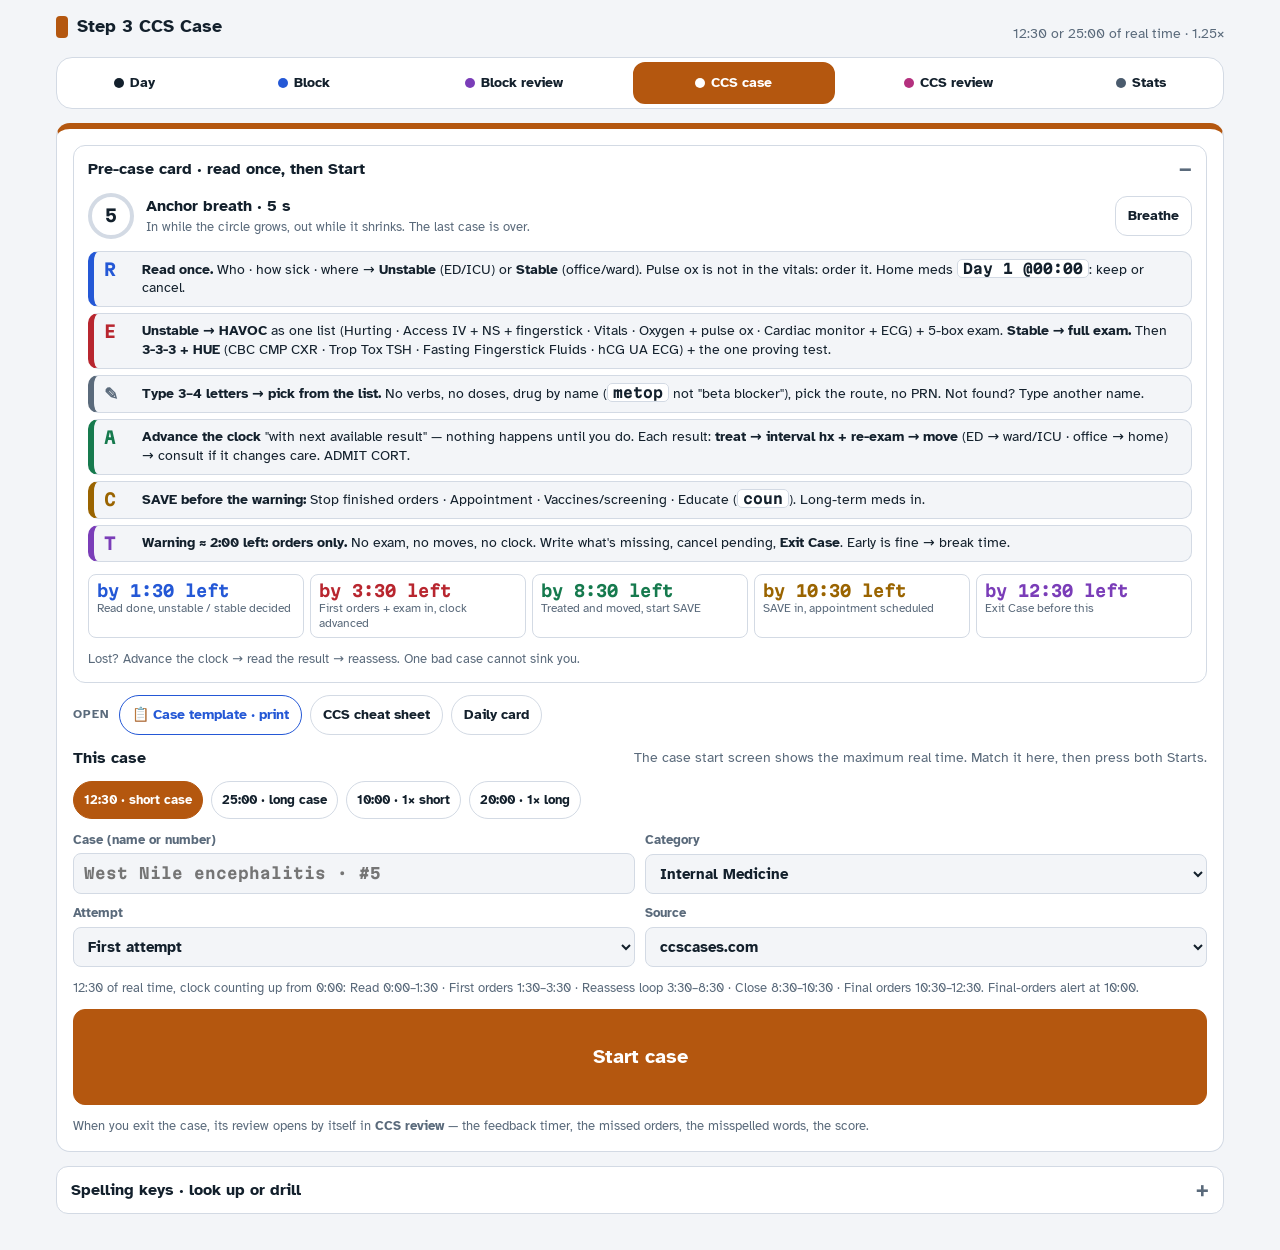
==== commit 361a2946: "CCS cases done since Oct 13: the count starts from the ccscases list of Nov 13 (40 different cases —" ====
--- a/ccs.html
+++ b/ccs.html
@@ -72,7 +72,7 @@
 .setup .primary{width:100%}
 .setup .row2{display:flex;gap:8px;flex-wrap:wrap}
 /* the two sections of this page: the case (the clock) and its review (feedback timer, log, spelling) */
-#toolsCard{order:5} #todayCard{order:6}
+#toolsCard{order:9} #todayCard{order:5}
 .hero .primary{width:100%}
 .hero .row2{display:flex;gap:8px;flex-wrap:wrap}
 .hero .row2 button,.hero .row2 a.btn{min-height:46px;padding:10px 14px}
@@ -86,6 +86,42 @@
 .todaylist li .n{font-family:var(--font-num);font-weight:700;font-size:16px}
 .todaylist li .s{font-family:var(--font-num);font-weight:700}
 .todaylist li small{grid-column:2/-1;color:var(--muted);font-size:12.5px}
+/* missed orders: added one by one while the feedback is read */
+.missedbox{display:grid;gap:8px;border:2px dashed var(--page);border-radius:12px;padding:10px 12px;min-width:0}
+.missedbox > label{font-weight:700;font-size:14.5px;color:var(--fg);display:block}
+.missedbox > label small{display:block;font-weight:400;color:var(--muted);font-size:12.5px}
+.madd{display:grid;grid-template-columns:minmax(0,1fr) auto;gap:8px}
+.madd input{width:100%;min-width:0;min-height:46px}
+.madd button{min-height:46px;padding:8px 20px;font-weight:700;font-size:16px;background:var(--page);color:var(--on-c);border-color:var(--page)}
+.mchips{list-style:none;margin:0;padding:0;display:flex;flex-wrap:wrap;gap:6px}
+.mchips li{display:inline-flex;align-items:center;gap:6px;max-width:100%;background:var(--surface);border:1px solid var(--page);border-left:5px solid var(--page);border-radius:8px;padding:4px 4px 4px 10px;font-size:15px;font-weight:700;overflow-wrap:anywhere}
+.mchips li button{flex:none;min-height:32px;min-width:32px;padding:0 6px;border-radius:6px;font-size:15px;line-height:1}
+.mchips li.empty{border:0;background:none;color:var(--muted);font-weight:400;font-size:13.5px;padding:0}
+.mmsg{margin:0;font-size:13px;font-weight:700;color:var(--warn)}
+.mprev{display:flex;flex-wrap:wrap;gap:6px;align-items:center}
+.mprev[hidden]{display:none}
+.mprev .lbl{font-size:12.5px;color:var(--muted);font-weight:700;flex-basis:100%}
+.mprev button{min-height:38px;padding:4px 12px;font-size:14px;border-radius:999px;max-width:100%;overflow-wrap:anywhere;text-align:left}
+.mprev button small{color:var(--muted);font-family:var(--font-num);font-weight:700}
+.mostmissed{list-style:none;margin:0;padding:0;display:flex;flex-wrap:wrap;gap:6px}
+.mostmissed li{display:inline-flex;align-items:baseline;gap:8px;max-width:100%;border:1px solid var(--line);border-left:5px solid var(--page);border-radius:8px;padding:6px 10px;font-size:15px;font-weight:700;background:var(--bg);overflow-wrap:anywhere}
+.mostmissed li small{font-family:var(--font-num);color:var(--page);font-weight:700;font-size:13px;white-space:nowrap}
+/* the cases done since the plan began */
+.bigcount{display:flex;align-items:center;gap:14px;margin:0}
+.bigcount b{font-family:var(--font-num);font-size:52px;line-height:1;color:var(--c-ccs)}
+.bigcount span{font-weight:700;font-size:16px;line-height:1.3}
+.bigcount span small{display:block;font-weight:400;color:var(--muted);font-size:13px}
+.sincelist{list-style:none;margin:0;padding:0;display:grid;gap:4px}
+.sincelist li{display:grid;grid-template-columns:92px 1fr;gap:10px;align-items:center;padding:5px 0;border-bottom:1px solid var(--line2);font-size:14px}
+.sincelist li .d{color:var(--muted);font-weight:700;font-size:13px}
+.sincelist li .c{display:flex;flex-wrap:wrap;gap:5px}
+.sincelist i{font-style:normal;font-family:var(--font-num);font-weight:700;font-size:14px;min-width:40px;text-align:center;padding:3px 6px;border-radius:6px;background:var(--surface);border:1px solid var(--line)}
+.sincelist i.long{border:2px solid var(--c-ccs)}
+.sincelist i.new{background:var(--c-ccs);color:var(--on-c);border-color:var(--c-ccs)}
+.sincekey{display:flex;flex-wrap:wrap;gap:6px 14px;font-size:12.5px;color:var(--muted);margin:8px 0 0}
+.sincekey i{font-style:normal;font-family:var(--font-num);font-weight:700;padding:1px 6px;border-radius:5px;border:1px solid var(--line);margin-right:4px}
+.sincekey i.long{border:2px solid var(--c-ccs)} .sincekey i.new{background:var(--c-ccs);color:var(--on-c);border-color:var(--c-ccs)}
+#missedCard{order:6} #sinceCard{order:7}
 .aftersave{display:grid;gap:8px;border:2px solid var(--good);border-radius:12px;padding:12px;background:var(--good-bg)}
 .aftersave p{margin:0;font-weight:700;color:var(--good)}
 .aftersave .row2 button.primary{min-height:56px;font-size:17px;flex:1 1 180px}
@@ -229,12 +265,12 @@
     <p class="note" id="sDay" hidden></p>
     <p class="note" id="sPlan"></p>
     <button class="primary" id="btnStart" type="button">Start case</button>
-    <p class="note">When you exit the case, its review opens by itself in <b>CCS review</b> — the feedback timer, the misspelled words, the score.</p>
+    <p class="note">When you exit the case, its review opens by itself in <b>CCS review</b> — the feedback timer, the missed orders, the misspelled words, the score.</p>
   </section>
 
   <!-- REVIEW · nothing waiting: start the feedback timer for a case run without the pacer -->
   <section class="card hero full" id="revHome" hidden>
-    <div class="rowhead"><h2>Review a case</h2><span class="meta">Feedback once · the one missed order · the misspelled words</span></div>
+    <div class="rowhead"><h2>Review a case</h2><span class="meta">Feedback once · the missed orders · the misspelled words</span></div>
     <p class="note" id="revHomeNote">A case you run in <b>CCS case</b> opens its review here by itself when you exit it. For a case run without the pacer, start the feedback timer here.</p>
     <div class="form">
       <label class="wide">Case number<input type="text" id="rLabel" placeholder="#116" autocomplete="off"></label>
@@ -429,8 +465,19 @@
         <button type="button" id="btnRevEnd">Feedback read ✓ · end the timer</button>
       </div>
     </section>
-    <p class="stepcap"><b>2</b><span>Write down<small>what ccscases cannot keep: the words you misspelled, the score</small></span></p>
+    <p class="stepcap"><b>2</b><span>Write down<small>the orders you missed, the words you misspelled, the score</small></span></p>
     <div class="form">
+      <div class="wide missedbox" id="missedBox">
+        <label for="mIn">Missed orders<small>from the feedback — add them one by one while you read. Type 3–4 letters and pick, like in the exam.</small></label>
+        <div class="madd">
+          <input type="text" id="mIn" list="mList" placeholder="e.g. lip… → Lipid panel" autocomplete="off" autocapitalize="off" spellcheck="false" maxlength="60" enterkeyhint="done" aria-describedby="mMsg">
+          <button type="button" id="mAdd">Add</button>
+        </div>
+        <datalist id="mList"></datalist>
+        <p class="mmsg" id="mMsg" hidden></p>
+        <ul class="mchips" id="mChips" aria-label="Missed orders of this case"></ul>
+        <div class="mprev" id="mPrev" hidden></div>
+      </div>
       <label>Case (name or number)<input type="text" id="dLabel" autocomplete="off" placeholder="#5"></label>
       <label>Case length<select id="dLen"><option value="750">12:30 · short</option><option value="1500">25:00 · long</option><option value="600">10:00 · 1× short</option><option value="1200">20:00 · 1× long</option></select></label>
       <label class="wide">Words you misspelled in this case (comma-separated — they go into the drill)<input type="text" id="dWords" placeholder="e.g. colchicine, ampicillin sulbactam" autocomplete="off" maxlength="300"></label>
@@ -455,6 +502,26 @@
   <section class="card full" id="todayCard" hidden>
     <div class="rowhead"><h2>Today's cases</h2><span class="meta" id="todayMeta"></span></div>
     <ul class="todaylist" id="todayList"></ul>
+  </section>
+
+  <!-- REVIEW · every order noted as missed, most often first -->
+  <section class="card full" id="missedCard" hidden>
+    <div class="rowhead"><h2>Orders I missed</h2><span class="meta" id="missedMeta"></span></div>
+    <ul class="mostmissed" id="missedAll"></ul>
+    <p class="note">From the cases saved here, most often first. ×2 = missed in two cases.</p>
+  </section>
+
+  <!-- REVIEW · the cases done since the plan began -->
+  <section class="card full" id="sinceCard" hidden>
+    <div class="rowhead"><h2>CCS cases since Oct 13</h2><span class="meta" id="sinceMeta"></span></div>
+    <p class="bigcount"><b id="sinceN">40</b><span>different cases done<small id="sinceSub"></small></span></p>
+    <details class="fold" id="sinceFold"><summary>Show them by day</summary>
+      <div class="body">
+        <ul class="sincelist" id="sinceList"></ul>
+        <p class="sincekey"><span><i>75</i>12:30 case</span><span><i class="long">116</i>25:00 case</span><span><i class="new">34</i>new since the ccscases list</span><span><i>39 ↻</i>done again since the list</span></p>
+        <p class="note" id="sinceNote"></p>
+      </div>
+    </details>
   </section>
 </div>
 
@@ -995,7 +1062,7 @@
   const rv = view === "review";
   P.renderNav(rv ? "ccsr" : "ccs");
   $("pageTitle").textContent = rv ? "Step 3 CCS Review" : "Step 3 CCS Case";
-  $("tagline").textContent = rv ? "Feedback once · one missed order · the misspelled words" : "12:30 or 25:00 of real time · 1.25×";
+  $("tagline").textContent = rv ? "Feedback once · the missed orders · the misspelled words" : "12:30 or 25:00 of real time · 1.25×";
   document.title = rv ? "Step 3 CCS Review" : "Step 3 CCS Case";
 }
 function setView(v, quiet) {
@@ -1009,7 +1076,7 @@
 function fresh() {
   return { phase: "setup", id: "", date: "", label: "", category: "", attempt: "first", source: "ccscases", limitSec: 750,
     startAt: 0, pausedAt: 0, pausedTotal: 0, patient: "", checks: {}, phaseChimed: {}, finalFired: false, endQuiet: false, endEl: 0, endedBy: "", saved: false, caseTimed: true,
-    history: [], rev: { startAt: 0, limitSec: 0, endAt: 0, warned: false, rang: false }, updatedAt: 0 };
+    history: [], rev: { startAt: 0, limitSec: 0, endAt: 0, warned: false, rang: false }, missed: [], draft: { words: "", score: "", note: "" }, updatedAt: 0 };
 }
 function loadSettings() { const p = P.readJSON(LS_S, null); if (p && typeof p === "object") S = Object.assign({}, DEFAULTS, p); P.setSound(S.sound); chosenLen = 750; }
 /* The Day page writes today's cases — number and length — here. The next case of the day sets the length (and the label),
@@ -1202,6 +1269,7 @@
     limitSec: R.limitSec, timeUsedSec: Math.round(R.endEl), endedBy: R.endedBy,
     score: isNaN(score) ? null : score, note: $("dNote").value.trim(),
     misspelled: $("dWords").value.split(/[,;\n]/).map(w => w.trim()).filter(Boolean),
+    missedOrders: missedNow().slice(),
     caseTimed: R.caseTimed !== false, logVersion: 2,
     reviewSec: R.rev.startAt ? Math.round(revElapsed()) : null, reviewLimitSec: R.rev.startAt ? R.rev.limitSec : null
   };
@@ -1212,7 +1280,7 @@
   persist(); P.live.clear();
   $("savedMsg").hidden = false; $("savedMsg").textContent = "Saved to Stats. Change anything above and press Update to re-save.";
   $("afterSave").hidden = false; $("afterSaveText").textContent = "Saved ✓ " + (R.label ? "· " + R.label + " " : "") + "— the break is running. Then the next step of the day.";
-  planCache.at = 0; renderToday(true);
+  planCache.at = 0; renderToday(true); renderMissed(); renderLists(true);
   $("btnSave").textContent = "Saved"; $("btnSave").disabled = true;
   $("btnResume").hidden = true;
   $("noteLine").textContent = noteLine(score);
@@ -1297,7 +1365,7 @@
   $("colL").hidden = !(live && !rv); $("colR").hidden = !(live && !rv); $("revWait").hidden = !(live && rv);
   $("done").hidden = !(done && rv); $("caseEnded").hidden = !(done && !rv);
   $("toolsCard").hidden = !(rv ? !live : inSetup);                  // the spelling tools: before a case, and in the review section
-  renderToday(false);
+  renderToday(false); renderLists(false);
   $("btnSound").textContent = S.sound ? "Sound on" : "Sound off"; $("btnSound").setAttribute("aria-pressed", S.sound ? "true" : "false");
   if (inSetup) { renderSetup(); return; }
   if (live && rv) { const e2 = elapsed(); $("rwMeta").textContent = (R.label ? R.label + " · " : "") + fmt(Math.floor(e2)) + " of " + fmt(R.limitSec); }
@@ -1366,7 +1434,7 @@
   } else {
     box.dataset.tone = left <= 60 ? "crit" : left <= 180 ? "warn" : "normal";
     $("revClock").textContent = fmt(Math.ceil(left));
-    $("revText").textContent = left <= 60 ? "One minute. Write the one order you missed and the score." : left <= 180 ? "Last three minutes: stop reading, start writing — the one order, the score." : "Reading the feedback: missed orders first, then timing, then the sequence. Not the case again.";
+    $("revText").textContent = left <= 60 ? "One minute. Add the missed orders and the score." : left <= 180 ? "Last three minutes: stop reading, start writing — the missed orders, the score." : "Reading the feedback: missed orders first, then timing, then the sequence. Not the case again.";
   }
 }
 let doneRendered = false, doneFormFor = "", todaySig = "", todayAt = 0;
@@ -1375,12 +1443,78 @@
   if (view !== "review") { if (!card.hidden) card.hidden = true; todayAt = 0; return; }
   const now = Date.now(); if (!force && now - todayAt < 4000 && todaySig) { return; } todayAt = now;
   const k = dayKey(now), list = P.loadSessions().filter(x => x.type === "ccs" && dayKey(new Date(x.date).getTime()) === k).sort((a, b) => new Date(a.date) - new Date(b.date));
-  const sig = JSON.stringify(list.map(x => [x.id, x.label, x.limitSec, x.timeUsedSec, x.score, (x.misspelled || []).join(","), x.reviewSec]));
+  const sig = JSON.stringify(list.map(x => [x.id, x.label, x.limitSec, x.timeUsedSec, x.score, (x.misspelled || []).join(","), x.reviewSec, (x.missedOrders || []).join(",")]));
   card.hidden = !list.length;
   if (sig === todaySig) return; todaySig = sig;
   $("todayMeta").textContent = list.length + " saved";
   $("todayList").innerHTML = list.map((x, i) => '<li><span class="n">' + (i + 1) + "</span><span><b>" + P.esc(x.label || "case") + "</b> · " + fmt(x.limitSec || 750) + (x.caseTimed === false ? "" : " · " + fmt(x.timeUsedSec || 0) + " used") + '</span><span class="s">' + (x.score != null ? x.score + "%" : "") + "</span>" +
-    "<small>" + (x.reviewSec != null ? "feedback " + fmt(x.reviewSec) : "no feedback timer") + ((x.misspelled || []).length ? " · misspelled: " + P.esc(x.misspelled.join(", ")) : "") + "</small></li>").join("");
+    "<small>" + (x.reviewSec != null ? "feedback " + fmt(x.reviewSec) : "no feedback timer") + ((x.misspelled || []).length ? " · misspelled: " + P.esc(x.misspelled.join(", ")) : "") + ((x.missedOrders || []).length ? " · missed: " + P.esc(x.missedOrders.join(", ")) : "") + "</small></li>").join("");
+}
+/* ---------- missed orders ---------- */
+function normOrder(t) { return String(t == null ? "" : t).trim().replace(/\s+/g, " ").slice(0, 60); }
+function missedNow() { if (!Array.isArray(R.missed)) R.missed = []; return R.missed; }
+function missedAll() { // every order noted as missed in a saved case → [{ name, n (cases), last }], most often first; an older single note counts as one
+  const m = new Map();
+  P.loadSessions().forEach(x => {
+    if (x.type !== "ccs") return;
+    const list = Array.isArray(x.missedOrders) ? x.missedOrders.slice() : []; if (!list.length && x.missedOrder) list.push(x.missedOrder);
+    const seen = {}, t = new Date(x.date).getTime() || 0;
+    list.forEach(o => { const name = normOrder(o), k = name.toLowerCase(); if (!k || seen[k]) return; seen[k] = 1; const cur = m.get(k) || { name: name, n: 0, last: 0 }; cur.n++; if (t >= cur.last) { cur.last = t; cur.name = name; } m.set(k, cur); });
+  });
+  return Array.from(m.values()).sort((a, b) => b.n - a.n || b.last - a.last || (a.name.toLowerCase() < b.name.toLowerCase() ? -1 : 1));
+}
+function keepMissed() { // the list belongs to the case: it is kept with the run at once, and with the saved case if it is already saved
+  persist();
+  if (R.saved) { const s = P.loadSessions().find(x => x.id === R.id && x.type === "ccs"); if (s) { s.missedOrders = missedNow().slice(); P.saveSession(s); P.syncQuietly(); renderToday(true); renderLists(true); } }
+  const v = parseInt($("dScore").value, 10); $("noteLine").textContent = noteLine(isNaN(v) ? null : v);
+}
+function missedMsg(t) { const el = $("mMsg"); el.textContent = t || ""; el.hidden = !t; }
+function addMissed(text) {
+  const name = normOrder(text); if (R.phase !== "done") return false;
+  if (!name) { missedMsg("Type the order first, then Add."); return false; }
+  const list = missedNow();
+  if (list.some(o => o.toLowerCase() === name.toLowerCase())) { missedMsg("“" + name + "” is already on the list."); return false; }
+  if (list.length >= 30) { missedMsg("Thirty is the limit for one case."); return false; }
+  list.push(name); missedMsg(""); keepMissed(); renderMissed(); return true;
+}
+function removeMissed(i) { const list = missedNow(); if (i >= 0 && i < list.length) { list.splice(i, 1); missedMsg(""); keepMissed(); renderMissed(); } }
+let mListBuilt = false;
+function renderMissed() {
+  const list = missedNow(), ul = $("mChips");
+  ul.innerHTML = list.length ? list.map((o, i) => "<li><span>" + P.esc(o) + '</span><button type="button" data-rm="' + i + '" aria-label="Remove ' + P.esc(o) + '">✕</button></li>').join("") : '<li class="empty">Nothing added yet. No missed order in the feedback? Leave it empty.</li>';
+  ul.querySelectorAll("button[data-rm]").forEach(b => b.addEventListener("click", () => removeMissed(+b.dataset.rm)));
+  const have = {}; list.forEach(o => { have[o.toLowerCase()] = 1; });
+  const prev = missedAll().filter(x => !have[x.name.toLowerCase()]).slice(0, 8), box = $("mPrev");
+  box.hidden = !prev.length;
+  box.innerHTML = prev.length ? '<span class="lbl">Missed before — tap to add:</span>' + prev.map((x, i) => '<button type="button" data-add="' + i + '">+ ' + P.esc(x.name) + (x.n > 1 ? " <small>×" + x.n + "</small>" : "") + "</button>").join("") : "";
+  box.querySelectorAll("button[data-add]").forEach(b => b.addEventListener("click", () => addMissed(prev[+b.dataset.add].name)));
+  if (!mListBuilt) { mListBuilt = true; const seen = {}; $("mList").innerHTML = ORDERS.map(x => x.o).filter(o => { const k = String(o).toLowerCase(); if (seen[k]) return false; seen[k] = 1; return true; }).map(o => '<option value="' + P.esc(o) + '">').join(""); }
+}
+/* ---------- the review section's two lists: every missed order, and the cases done since Oct 13 ---------- */
+let listsAt = 0, listsSig = "";
+function renderLists(force) {
+  const mc = $("missedCard"), sc = $("sinceCard");
+  if (view !== "review" || R.phase === "run") { if (!mc.hidden) mc.hidden = true; if (!sc.hidden) sc.hidden = true; listsAt = 0; return; }
+  const now = Date.now(); if (!force && listsSig && now - listsAt < 5000 && now >= listsAt) return; listsAt = now;
+  const all = missedAll(); let c = null; try { c = P.ccsDone(); } catch (e) {}
+  mc.hidden = !all.length; sc.hidden = !c;
+  const sig = JSON.stringify([all.map(x => [x.name, x.n]), c && c.cases.map(x => [x.num, x.day, x.sec, x.src, x.again]), c && c.unnumbered, c && c.again]);
+  if (sig === listsSig) return; listsSig = sig;
+  if (all.length) {
+    $("missedMeta").textContent = all.length + (all.length === 1 ? " order" : " orders");
+    $("missedAll").innerHTML = all.slice(0, 40).map(x => "<li><span>" + P.esc(x.name) + "</span>" + (x.n > 1 ? "<small>×" + x.n + "</small>" : "") + "</li>").join("");
+  }
+  if (c) {
+    $("sinceN").textContent = c.n;
+    $("sinceMeta").textContent = "one case counts once";
+    $("sinceSub").textContent = "ccscases list of Nov 13, 5:31 PM: " + c.base + (c.added ? " · new since then: " + c.added : "") + (c.again ? " · done again since then: " + c.again : "") + (!c.added && !c.again ? " · nothing saved here since then" : "");
+    const byDay = {}; c.cases.forEach(x => { (byDay[x.day] = byDay[x.day] || []).push(x); });
+    $("sinceList").innerHTML = Object.keys(byDay).sort().reverse().map(day => {
+      const d = new Date(day + "T12:00:00"), lbl = d.toLocaleDateString(undefined, { weekday: "short", month: "short", day: "numeric" });
+      return '<li><span class="d">' + P.esc(lbl) + '</span><span class="c">' + byDay[day].map(x => '<i class="' + (x.src !== "ccscases" ? "new" : x.sec > 1000 ? "long" : "") + '" title="' + (x.sec > 1000 ? "25:00" : "12:30") + (x.again ? " · done again" : "") + '">' + x.num + (x.again ? " ↻" : "") + "</i>").join("") + "</span></li>";
+    }).join("");
+    $("sinceNote").textContent = "The day is the last time the case was done. A repeat does not add to the number." + (c.unnumbered ? " " + c.unnumbered + " case" + (c.unnumbered === 1 ? "" : "s") + " saved here without a case number " + (c.unnumbered === 1 ? "is" : "are") + " not counted — add the number in Stats." : "");
+  }
 }
 function nextCase() { // the saved case is put away: a clean card for the next one
   if (R.phase === "done" && !R.saved) return;
@@ -1390,21 +1524,22 @@
 function noteLine(score) {
   const d = new Date(R.date), day = d.toLocaleDateString(undefined, { month: "short", day: "numeric" });
   const words = $("dWords") ? $("dWords").value.split(/[,;\n]/).map(w => w.trim()).filter(Boolean) : [];
-  return day + " · CCS " + (R.label || "case") + " · " + fmt(R.limitSec) + (R.caseTimed === false ? "" : " · " + fmt(R.endEl) + " used" + (R.endedBy === "clock" ? " (clock)" : "")) + (score != null ? " · " + score + "%" : "") + (words.length ? " · misspelled: " + words.join(", ") : "") + " · feedback: ccscases Report Card";
+  return day + " · CCS " + (R.label || "case") + " · " + fmt(R.limitSec) + (R.caseTimed === false ? "" : " · " + fmt(R.endEl) + " used" + (R.endedBy === "clock" ? " (clock)" : "")) + (score != null ? " · " + score + "%" : "") + (missedNow().length ? " · missed: " + missedNow().join(", ") : "") + (words.length ? " · misspelled: " + words.join(", ") : "") + " · feedback: ccscases Report Card";
 }
 function renderDone() {
   $("doneMeta").textContent = (R.label ? R.label + " · " : "") + R.category + " · " + P.fmtDate(R.date, true);
   $("doneStats").innerHTML = (R.caseTimed === false
     ? "<li>Case run outside the pacer — no case clock for this one.</li>"
     : "<li><b>" + fmt(R.endEl) + "</b> of " + fmt(R.limitSec) + " used — " + (R.endedBy === "clock" ? "the clock ended the case" : "you exited the case") + "</li>") +
-    "<li>Score and feedback: <b>ccscases.com Report Card</b>. Write the misspelled words below while you remember them.</li>";
+    "<li>Score and feedback: <b>ccscases.com Report Card</b>. Add the missed orders and the misspelled words below while you remember them.</li>";
   $("doneChecks").innerHTML = "";
-  if (doneFormFor !== R.id) { doneFormFor = R.id; $("dLabel").value = R.label; $("dScore").value = ""; $("dNote").value = ""; $("dWords").value = ""; }
+  if (doneFormFor !== R.id) { doneFormFor = R.id; const dr = R.draft || {}; $("dLabel").value = R.label; $("dScore").value = dr.score || ""; $("dNote").value = dr.note || ""; $("dWords").value = dr.words || ""; $("mIn").value = ""; missedMsg(""); }
+  renderMissed();
   $("dLen").value = String(R.limitSec);
-  $("btnSave").textContent = "Save case"; $("btnSave").disabled = false; $("savedMsg").hidden = true; $("afterSave").hidden = true;
+  $("btnSave").textContent = R.saved ? "Update case" : "Save case"; $("btnSave").disabled = false; $("savedMsg").hidden = !R.saved; $("afterSave").hidden = !R.saved;
   $("doneTitle").textContent = "Review this case" + (R.label ? " · " + R.label : "");
   $("btnResume").hidden = R.caseTimed === false || !(R.endedBy !== "clock" && !R.saved && (Date.now() - R.startAt - R.pausedTotal) / 1000 < R.limitSec);
-  $("noteLine").textContent = noteLine(null);
+  const sv = parseInt($("dScore").value, 10); $("noteLine").textContent = noteLine(isNaN(sv) ? null : sv);
 }
 
 /* ---------- settings ---------- */
@@ -1618,6 +1753,10 @@
   $("btnRevEnd").addEventListener("click", revEndNow);
   $("btnReviewOnly").addEventListener("click", startReviewOnly);
   ["dScore", "dLabel", "dNote", "dWords"].forEach(id => $(id).addEventListener("input", markDirty));
+  ["dScore", "dNote", "dWords"].forEach(id => $(id).addEventListener("input", () => { if (R.phase !== "done") return; R.draft = { words: $("dWords").value, score: $("dScore").value, note: $("dNote").value }; persist(); }));   // what is typed is kept with the run: a reload does not lose it
+  $("mAdd").addEventListener("click", () => { if (addMissed($("mIn").value)) $("mIn").value = ""; $("mIn").focus(); });
+  $("mIn").addEventListener("keydown", e => { if (e.key === "Enter") { e.preventDefault(); if (addMissed($("mIn").value)) $("mIn").value = ""; } });
+  $("mIn").addEventListener("input", () => missedMsg(""));
   $("dLen").addEventListener("change", () => setLimit($("dLen").value));
   $("dWords").addEventListener("input", () => { const v = parseInt($("dScore").value, 10); $("noteLine").textContent = noteLine(isNaN(v) ? null : v); });
   document.querySelectorAll("#lenswitch button, #lenquick button").forEach(b => b.addEventListener("click", e => { setLimit(b.dataset.len); if (e.detail > 0) b.blur(); }));
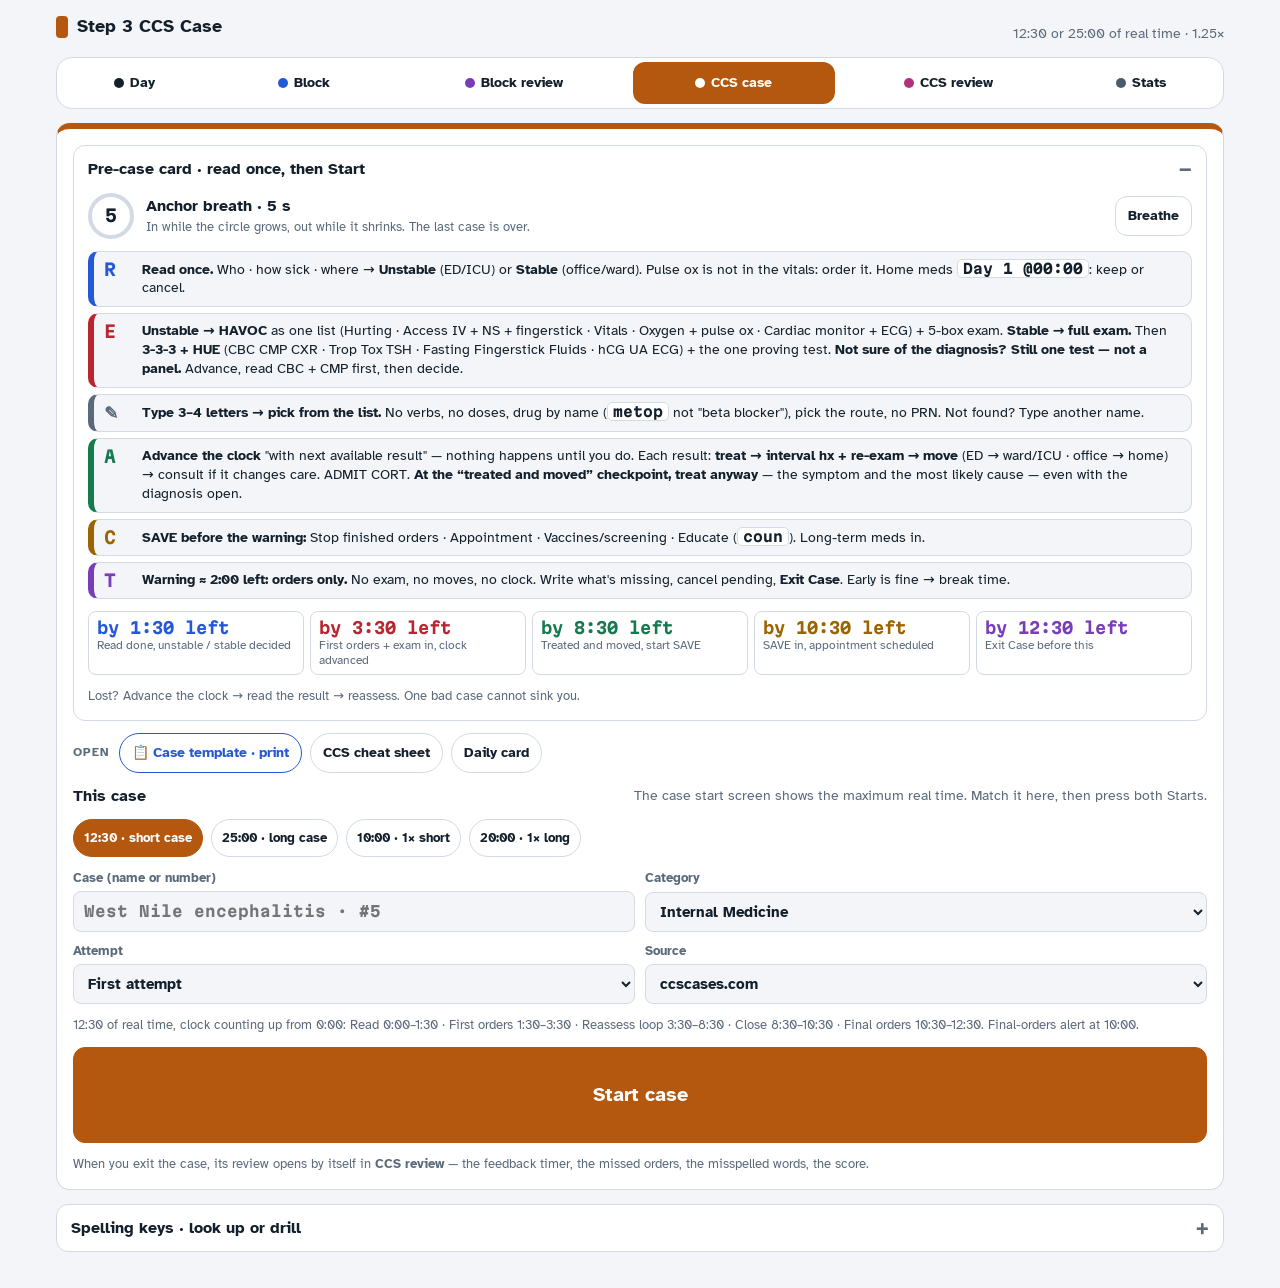
==== commit 2d248033: "Mon Nov 16 becomes Wednesday in miniature: four random blocks at the exam's hour on exam breaks (15:" ====
--- a/ccs.html
+++ b/ccs.html
@@ -233,9 +233,9 @@
         </div>
         <div class="precase">
           <div class="st" data-ph="read"><b class="l">R</b><div><b>Read once.</b> Who · how sick · where → <b>Unstable</b> (ED/ICU) or <b>Stable</b> (office/ward). Pulse ox is not in the vitals: order it. Home meds <span class="k">Day 1 @00:00</span>: keep or cancel.</div></div>
-          <div class="st" data-ph="emerg"><b class="l">E</b><div><b>Unstable → HAVOC</b> as one list (Hurting · Access IV + NS + fingerstick · Vitals · Oxygen + pulse ox · Cardiac monitor + ECG) + 5-box exam. <b>Stable → full exam.</b> Then <b>3-3-3 + HUE</b> (CBC CMP CXR · Trop Tox TSH · Fasting Fingerstick Fluids · hCG UA ECG) + the one proving test.</div></div>
+          <div class="st" data-ph="emerg"><b class="l">E</b><div><b>Unstable → HAVOC</b> as one list (Hurting · Access IV + NS + fingerstick · Vitals · Oxygen + pulse ox · Cardiac monitor + ECG) + 5-box exam. <b>Stable → full exam.</b> Then <b>3-3-3 + HUE</b> (CBC CMP CXR · Trop Tox TSH · Fasting Fingerstick Fluids · hCG UA ECG) + the one proving test. <b>Not sure of the diagnosis? Still one test — not a panel.</b> Advance, read CBC + CMP first, then decide.</div></div>
           <div class="st" data-ph="key"><b class="l">✎</b><div><b>Type 3–4 letters → pick from the list.</b> No verbs, no doses, drug by name (<span class="k">metop</span> not "beta blocker"), pick the route, no PRN. Not found? Type another name.</div></div>
-          <div class="st" data-ph="assess"><b class="l">A</b><div><b>Advance the clock</b> "with next available result" — nothing happens until you do. Each result: <b>treat → interval hx + re-exam → move</b> (ED → ward/ICU · office → home) → consult if it changes care. ADMIT CORT.</div></div>
+          <div class="st" data-ph="assess"><b class="l">A</b><div><b>Advance the clock</b> "with next available result" — nothing happens until you do. Each result: <b>treat → interval hx + re-exam → move</b> (ED → ward/ICU · office → home) → consult if it changes care. ADMIT CORT. <b>At the “treated and moved” checkpoint, treat anyway</b> — the symptom and the most likely cause — even with the diagnosis open.</div></div>
           <div class="st" data-ph="close"><b class="l">C</b><div><b>SAVE before the warning:</b> Stop finished orders · Appointment · Vaccines/screening · Educate (<span class="k">coun</span>). Long-term meds in.</div></div>
           <div class="st" data-ph="term"><b class="l">T</b><div><b>Warning ≈ 2:00 left: orders only.</b> No exam, no moves, no clock. Write what's missing, cancel pending, <b>Exit Case</b>. Early is fine → break time.</div></div>
         </div>
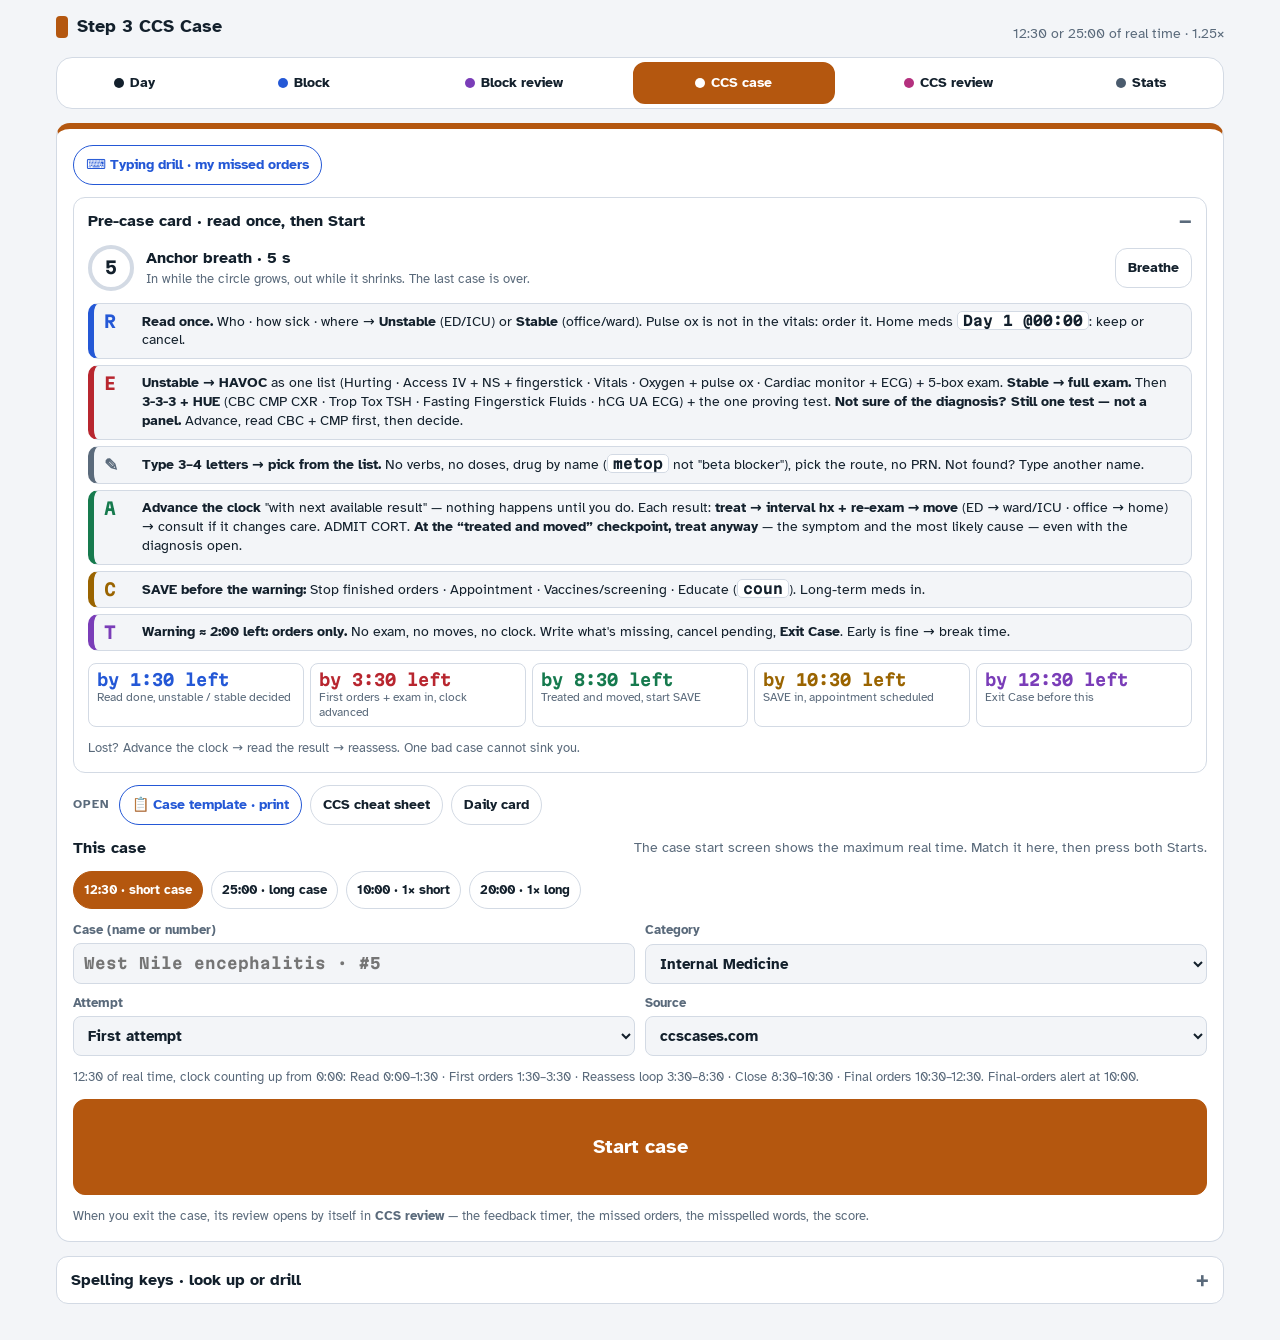
==== commit ae15191f: "CCS page: a typing drill for the orders missed in the practice cases, highest yield first. A new set" ====
--- a/ccs.html
+++ b/ccs.html
@@ -223,6 +223,7 @@
 
   <!-- SETUP -->
   <section class="card setup full" id="setup">
+    <div class="quicklinks" aria-label="Typing drill"><a href="#drill" data-kind="in" id="qlDrill">⌨ Typing drill · my missed orders</a></div>
     <details class="fold" id="precaseFold" open>
       <summary>Pre-case card · read once, then Start</summary>
       <div class="body">
@@ -306,7 +307,8 @@
           <div class="rowhead"><h2>Drill</h2><span class="score" id="drillScore"></span></div>
           <div class="form drillopts">
             <label>Set<select id="drillSet">
-              <option value="missed">Missed in my cases + my words</option>
+              <option value="top">My missed orders · highest yield first</option>
+              <option value="missed">Older list · missed Oct 13–26 + my words</option>
               <option value="mine">My misspelled words only</option>
               <option value="all">All orders + my words</option>
               <option value="proc">Procedures &amp; surgeries</option>
@@ -330,6 +332,7 @@
             <button type="button" class="small" id="btnSay" hidden>🔊 Say it</button>
             <button type="button" class="small" id="btnDrillCheck" disabled>Check</button>
             <button type="button" class="small" id="btnDrill">Start drill</button>
+            <button type="button" class="small" id="btnDrillTop" hidden>From the top</button>
           </div>
           <div class="fb" id="drillFb"></div>
           <p class="note" id="drillMissList" hidden></p>
@@ -983,10 +986,115 @@
   { o: "Vaccine, diphtheria / tetanus / pertussis (Tdap)", k: "vaccine d", s: "vaccine diphtheria tetanus pertussis", d: "the adult tetanus booster", g: "close", w: "Every 10 years; every wound. Missed in 35, 13 (and 5 last year).", m: "35,13" },
   { o: "Vaccine, pneumococcal", k: "vaccine p", s: "vaccine pneumococcal", d: "pneumonia shot — 65+, COPD, splenectomy", g: "close", w: "P-MIST." },
   { o: "Vaccine, influenza", k: "vaccine i", s: "vaccine influenza", d: "the flu shot — every adult, every year", g: "close", w: "P-MIST." },
-  { o: "Vaccine, zoster (shingles)", k: "vaccine z", s: "vaccine zoster", d: "shingles shot — 50+", g: "close", w: "P-MIST." },
+  { o: "Vaccine, varicella virus (the graded line for zoster / shingles)", k: "vaccine v", s: "vaccine varicella virus", d: "shingles shot — 50+", g: "close", w: "ccscases gives the zoster credit to this line. On the exam: zoster, if the list has it." },
   { o: "Vaccine, meningococcal", k: "vaccine m", s: "vaccine meningococcal", d: "meningitis shot — teens, asplenia, dorms", g: "close", w: "P-MIST." },
   { o: "Vaccine, hepatitis B", k: "vaccine h", s: "vaccine hepatitis b", d: "hepatitis B series", g: "close", w: "" },
   { o: "Vaccine, human papillomavirus (HPV)", k: "vaccine hu", s: "vaccine human papillomavirus", d: "cervical-cancer prevention shot — 9–26 y", g: "close", w: "" },
+];
+/* The typing drill "top": the orders graded as missed in his own ccscases cases (read Nov 24: every graded attempt), merged by order and
+   ranked by the number of cases in which the order was missed; then the orders he wrote down himself after a case, and his misspelled words.
+   q = what he wants to do · o = the line to pick in the order list, spelled as the list spells it · k = the letters to type · k2 = a second way, shown beside it ·
+   a = other starts that also count · n = cases · w = the trap, or the moment to order it · s = the word for the spelling mode · mw = from his misspelled words */
+const MISSED = [
+  { q: "Tetanus booster for an adult (Tdap)", o: "Vaccine, diphtheria/tetanus/pertussis", k: "vacc", n: 11, w: "Pick the line with diphtheria in it. “Vaccine, tetanus toxoid” alone got no credit. No booster in 10 years, or a dirty wound.", s: "diphtheria" },
+  { q: "Urine test, basic (UA)", o: "Urinalysis", k: "urina", n: 8, w: "“uri” alone also lists uric acid and the urine tests.", s: "urinalysis" },
+  { q: "Cervical cancer screening (Pap)", o: "Papanicolaou smear", k: "pap", n: 7, w: "Woman 21 to 65, in the last minute. It is not the HPV vaccine.", s: "papanicolaou" },
+  { q: "Counsel: stop smoking", o: "Instruct patient, smoking cessation", k: "smok", k2: "instr", n: 7, w: "This line starts with Instruct, not Advise. Every smoker.", s: "cessation" },
+  { q: "Clotting times (PT / PTT)", o: "PT/PTT", k: "pt/p", a: ["ptt", "pti", "pt p", "pt i"], n: 7, w: "Bleeding, anticoagulants, liver disease, before a procedure." },
+  { q: "Culture — blood, urine, wound, throat, stool", o: "Bacterial culture, blood", k: "bact", n: 7, w: "Type bact, then read down to the site: blood · urine · wound · abscess · throat · stool · sputum.", s: "bacterial" },
+  { q: "Chest x-ray", o: "X-ray, chest, AP, portable", k: "chest", k2: "x-ray", a: ["x ray", "cxr"], n: 6, w: "AP, portable for a sick patient · PA/lateral in the office." },
+  { q: "Ceftriaxone", o: "Ceftriaxone sodium", k: "ceftr", n: 6, w: "“ceft” lists ceftazidime, ceftizoxime and ceftriaxone. Read to the end of the word: ceftri-AX-one.", s: "ceftriaxone" },
+  { q: "Basic chemistry (BMP)", o: "Basic metabolic profile", k: "bmp", k2: "basic", a: ["cmp", "compre"], n: 5, w: "One chemistry panel in every case. Comprehensive metabolic profile (cmp) counts too." },
+  { q: "Arterial blood gas (ABG)", o: "Arterial blood gases", k: "abg", k2: "arter", n: 5, w: "Low saturation, respiratory distress, coma, overdose, DKA.", s: "arterial" },
+  { q: "IV fluid: normal saline", o: "Saline solution, normal", k: "sali", n: 5, w: "The line starts with Saline — not Salicylate. Lactated Ringer solution (lact) counts too." },
+  { q: "Oxygen saturation", o: "Pulse oximetry", k: "pul", n: 5, w: "It is not in the vital signs. Every case, first batch.", s: "oximetry" },
+  { q: "Reassure the patient", o: "Reassure patient", k: "reas", n: 5, w: "A closing order, in the last minute.", s: "reassure" },
+  { q: "Urine drug screen", o: "Toxicology screen, urine", k: "tox", n: 5, w: "The line starts with Toxicology. Confusion, overdose, seizure, trauma, a psychiatric patient.", s: "toxicology" },
+  { q: "Blood bank: type and screen", o: "Type and screen, blood", k: "type", n: 5, w: "Bleeding, surgery, severe anemia." },
+  { q: "ESR (sed rate)", o: "Sedimentation rate, erythrocyte", k: "esr", k2: "sed", n: 5, w: "The line starts with Sedimentation.", s: "sedimentation" },
+  { q: "ECG, 12 lead", o: "Electrocardiography, 12 lead", k: "ecg", k2: "electroc", a: ["ekg"], n: 5, w: "Chest pain, dyspnea, syncope, palpitations, overdose, potassium.", s: "electrocardiography" },
+  { q: "Anti-nausea drug", o: "Ondansetron hydrochloride", k: "onda", n: 5, w: "The patient vomits → treat it.", s: "ondansetron" },
+  { q: "Gram stain — urine, sputum, wound, abscess", o: "Gram stain, urine, unspun", k: "gram", n: 5, w: "Type gram, then read down to the site." },
+  { q: "Nothing by mouth (NPO)", o: "Diet, NPO", k: "npo", k2: "diet", n: 4, w: "Surgical abdomen, pancreatitis, GI bleed, before a procedure." },
+  { q: "Shingles vaccine (zoster)", o: "Vaccine, varicella virus", k: "vacc", n: 4, w: "ccscases gives the credit to “Vaccine, varicella virus”. On the exam: zoster, if the list has it. Age 50 and over.", s: "varicella" },
+  { q: "Oxygen", o: "Oxygen", k: "oxyg", n: 4, w: "“oxy” also lists oxycodone and oxytocin. Low saturation, carbon monoxide, shock." },
+  { q: "Chlamydia test", o: "Chlamydia trachomatis DNA probe test, urine", k: "chlam", n: 4, w: "With the gonorrhea test: always the two together.", s: "chlamydia" },
+  { q: "Pneumonia vaccine", o: "Vaccine, pneumococcal", k: "vacc", n: 3, w: "An older adult, or a chronic illness.", s: "pneumococcal" },
+  { q: "Gonorrhea test", o: "Neisseria gonorrhoeae DNA probe test, urine", k: "neis", n: 3, w: "It is listed under Neisseria. With the chlamydia test.", s: "gonorrhoeae" },
+  { q: "HIV test", o: "Antibody/antigen, HIV, serum", k: "hiv", k2: "antib", n: 3, w: "Listed under Antibody/antigen. Every sexually transmitted infection, TB, weight loss, pregnancy." },
+  { q: "Thyroid test (TSH)", o: "Hormone, thyroid stimulating, serum", k: "tsh", k2: "horm", n: 3, w: "The line starts with Hormone." },
+  { q: "Lactate (lactic acid)", o: "Lactate, serum", k: "lacta", n: 3, w: "Not “Lactate dehydrogenase” (that is LDH), not Lactated Ringer. Sepsis, shock, ischemia." },
+  { q: "Breast cancer screening", o: "Mammography", k: "mamm", n: 3, w: "Woman 40 and over, in the last minute.", s: "mammography" },
+  { q: "Magnesium level", o: "Magnesium, serum", k: "magn", n: 3, w: "Pick “serum”. Magnesium sulfate and citrate are the drugs. Alcohol, arrhythmia, low potassium, seizure." },
+  { q: "Counsel: take the medicine every day", o: "Advise patient, medication compliance", k: "advi", n: 3, w: "A long-term drug started in the case.", s: "compliance" },
+  { q: "Call the surgeons", o: "Consult, surgery, general", k: "cons", n: 3, w: "Listed as Consult, surgery, general: the word surgery comes first.", s: "surgery" },
+  { q: "Cholesterol panel", o: "Lipid profile", k: "lipi", n: 3, w: "It is “profile”, not panel." },
+  { q: "Muscle enzyme (CK / CPK)", o: "Creatine phosphokinase, serum, total", k: "creatine", n: 3, w: "creatiNE, not creatiNINE. Found down, seizure, crush, overdose.", s: "phosphokinase" },
+  { q: "Dexamethasone", o: "Dexamethasone", k: "dexa", n: 3, w: "“dext” is dextrose. Betamethasone (betam) is its twin for fetal lungs.", s: "dexamethasone" },
+  { q: "Hepatitis B and C tests", o: "Hepatitis panel", k: "hepatit", n: 3, w: "One line covers A, B and C. Drug use, a sexually transmitted infection, abnormal liver tests." },
+  { q: "Counsel: no alcohol", o: "Advise patient, no alcohol", k: "advi", n: 3, w: "Type advi and read the list: every “Advise patient” line is there." },
+  { q: "Counsel: exercise", o: "Advise patient, exercise program", k: "advi", n: 3, w: "Heart disease, diabetes, obesity, osteoporosis." },
+  { q: "Hemoglobin A1c", o: "Hemoglobin A1C, blood", k: "a1c", k2: "hemog", a: ["hba1c", "hga1c"], n: 3, w: "Diabetes known or suspected; a high glucose in the case." },
+  { q: "Nitroglycerin", o: "Nitroglycerin", k: "nitrog", n: 3, w: "“nitro” also lists nitrofurantoin and nitroprusside.", s: "nitroglycerin" },
+  { q: "Low-salt diet", o: "Diet, low sodium", k: "diet", n: 3, w: "Type diet, then pick. Heart failure, hypertension, kidney disease, cirrhosis." },
+  { q: "Dietitian", o: "Consult, nutrition", k: "cons", n: 3, w: "Diabetes, obesity, celiac disease, cystic fibrosis." },
+  { q: "Acetaminophen for pain or fever", o: "Acetaminophen, therapy", k: "acetam", n: 3, w: "Pick “therapy”. The level is another line.", s: "acetaminophen" },
+  { q: "Azithromycin", o: "Azithromycin", k: "azit", n: 3, w: "With ceftriaxone for pneumonia in the hospital.", s: "azithromycin" },
+  { q: "Syphilis test", o: "Rapid plasma reagin test, serum", k: "rpr", k2: "rapid p", a: ["vdrl"], n: 2, w: "With HIV, in every sexually transmitted infection work-up. “VDRL, serum” counts too." },
+  { q: "Call the kidney doctors", o: "Consult, nephrology", k: "cons", n: 2, w: "", s: "nephrology" },
+  { q: "Call infectious disease", o: "Consult, infectious disease", k: "cons", n: 2, w: "", s: "infectious" },
+  { q: "Call the eye doctors", o: "Consult, ophthalmology", k: "cons", n: 2, w: "o-p-h-t-h: two h.", s: "ophthalmology" },
+  { q: "Report the infection to public health", o: "Refer patient, public health", k: "refer", n: 2, w: "TB, gonorrhea, chlamydia, syphilis, HIV." },
+  { q: "Fingerstick glucose", o: "Glucose, blood, random by glucometer", k: "gluc", n: 2, w: "Pick the glucometer line. Every confused, unconscious or seizing patient, first batch.", s: "glucometer" },
+  { q: "Activated charcoal", o: "Charcoal, activated", k: "char", n: 2, w: "The line starts with Charcoal. Early after an overdose, airway protected." },
+  { q: "Cardiac monitor", o: "Monitor, cardiac", k: "moni", n: 2, w: "The line starts with Monitor. Every unstable patient, first batch." },
+  { q: "Echocardiogram", o: "Echocardiography", k: "echo", n: 2, w: "", s: "echocardiography" },
+  { q: "Acetaminophen level", o: "Acetaminophen toxicity nomogram", k: "acetam", n: 2, w: "Every overdose, whatever the patient says was taken. On the exam the line may read “Acetaminophen, serum”: pick the level, not “therapy”." },
+  { q: "Blood alcohol level", o: "Ethanol, serum", k: "etha", n: 2, w: "It is listed as Ethanol." },
+  { q: "Pregnancy test", o: "HCG, beta, urine, qualitative", k: "hcg", n: 2, w: "Every woman of childbearing age, before imaging or drugs." },
+  { q: "Naloxone", o: "Naloxone hydrochloride", k: "nalo", n: 2, w: "“nal” also lists naltrexone. Coma with small pupils or slow breathing.", s: "naloxone" },
+  { q: "Rapid strep test", o: "Streptococcal culture, throat, rapid", k: "strep", n: 2, w: "", s: "streptococcal" },
+  { q: "A statin", o: "Atorvastatin", k: "ator", n: 2, w: "After a heart attack or a stroke.", s: "atorvastatin" },
+  { q: "Measure intake and urine output", o: "Input and output", k: "input", n: 2, w: "Listed as Input and output. Heart failure, kidney injury, sepsis, DKA." },
+  { q: "Counsel: no sex until treated", o: "Advise patient, no intercourse", k: "advi", n: 2, w: "", s: "intercourse" },
+  { q: "Counsel: no drugs", o: "Advise patient, no illegal drug use", k: "advi", n: 2, w: "" },
+  { q: "IV pain medicine", o: "Morphine sulfate", k: "morp", n: 2, w: "", s: "morphine" },
+  { q: "Metronidazole", o: "Metronidazole", k: "metro", n: 2, w: "“met” lists metformin, methotrexate, metoprolol… type five letters.", s: "metronidazole" },
+  { q: "Enoxaparin (low molecular weight heparin)", o: "Heparin, low molecular weight", k: "hepar", n: 2, w: "It is listed under Heparin.", s: "heparin" },
+  { q: "A beta blocker", o: "Metoprolol", k: "metop", n: 2, w: "After a heart attack; in heart failure once stable.", s: "metoprolol" },
+  { q: "CT of the abdomen and pelvis", o: "CT, abdomen/pelvis, with contrast", k: "ct, a", a: ["ctab"], n: 2, w: "Type ct, then read: the region, then with or without contrast." },
+  { q: "Pelvic ultrasound", o: "US, pelvis, transvaginal", k: "us, p", a: ["usp"], n: 2, w: "Listed as US, pelvis. Transvaginal in early pregnancy or pelvic pain." },
+  { q: "Bone density scan (DEXA)", o: "Bone densitometry", k: "bone", n: 2, w: "“dexa” in the order box is dexamethasone. Type bone.", s: "densitometry" },
+  { q: "ANA", o: "Antibody, antinuclear, serum", k: "ana", k2: "antib", n: 2, w: "Listed as Antibody, antinuclear.", s: "antinuclear" },
+  { q: "CRP", o: "C-reactive protein, serum", k: "crp", k2: "c-r", a: ["c r"], n: 2, w: "", s: "reactive protein" },
+  { q: "Surgical cleaning of a wound or burn", o: "Surgical debridement", k: "debr", k2: "surg", n: 1, w: "d-e-b-r-i-d-e-ment.", s: "debridement" },
+  { q: "Burn cream", o: "Silver sulfadiazine", k: "silv", n: 1, w: "sulfa-DIA-zine.", s: "sulfadiazine" },
+  { q: "Call the pediatric surgeons", o: "Consult, pediatric surgery", k: "cons", n: 1, w: "" },
+  { q: "Drug rehabilitation", o: "Consult, substance abuse unit", k: "cons", n: 1, w: "", s: "substance abuse" },
+  { q: "Urinary catheter", o: "Foley catheter", k: "fole", n: 1, w: "“foli” is folic acid.", s: "catheter" },
+  { q: "Ketone level in DKA", o: "Beta-hydroxybutyrate, blood", k: "beta-h", a: ["beta h"], n: 1, w: "", s: "hydroxybutyrate" },
+  { q: "Orthostatic blood pressure", o: "Blood pressure and pulse, postural", k: "postu", k2: "blood p", n: 1, w: "Listed as Blood pressure and pulse, postural. Dizziness, bleeding, dehydration." },
+  { q: "Prolactin", o: "Prolactin, serum", k: "prol", n: 1, w: "", s: "prolactin" },
+  { q: "Depression screening", o: "Depression index", k: "depr", n: 1, w: "" },
+  { q: "Mononucleosis test", o: "Infectious mononucleosis screening test, serum", k: "mono", k2: "infec", n: 1, w: "", s: "mononucleosis" },
+  { q: "Dialysis", o: "Hemodialysis", k: "hemod", n: 1, w: "With the nephrology consult.", s: "hemodialysis" },
+  { q: "ERCP", o: "Endoscopic retrograde cholangiopancreatography", k: "ercp", k2: "endosc", n: 1, w: "With the gastroenterology consult." },
+  { q: "Chest tube", o: "Tube thoracostomy", k: "tube", n: 1, w: "", s: "thoracostomy" },
+  { q: "Colchicine", o: "Colchicine", k: "colc", n: 1, w: "", s: "colchicine" },
+  { q: "Nimodipine", o: "Nimodipine", k: "nimo", n: 1, w: "After a subarachnoid hemorrhage.", s: "nimodipine" },
+  { q: "Epinephrine", o: "Epinephrine, therapy", k: "epin", n: 1, w: "Anaphylaxis, cardiac arrest.", s: "epinephrine" },
+  { q: "Carbon monoxide level", o: "Carbon monoxide, blood", k: "carbon", n: 1, w: "It is listed as Carbon monoxide, not carboxyhemoglobin." },
+  { q: "Emergency contraception", o: "Levonorgestrel", k: "levon", n: 1, w: "“levo” lists levofloxacin, levothyroxine and levonorgestrel. Type five letters.", s: "levonorgestrel" },
+  { q: "Continuous blood pressure monitoring", o: "Monitor, continuous blood pressure cuff", k: "moni", n: 1, w: "" },
+  { q: "Social worker", o: "Consult, social services", k: "cons", n: 1, w: "" },
+  { q: "Labetalol", o: "Labetalol hydrochloride", k: "labe", n: 1, mw: true, w: "l-a-b-e-t-a-l-o-l.", s: "labetalol" },
+  { q: "Pantoprazole", o: "Pantoprazole sodium", k: "pant", n: 1, mw: true, w: "", s: "pantoprazole" },
+  { q: "Sertraline", o: "Sertraline hydrochloride", k: "sert", n: 1, mw: true, w: "", s: "sertraline" },
+  { q: "Drain an abscess", o: "Incision and drainage", k: "inci", n: 1, mw: true, w: "", s: "incision and drainage" },
+  { q: "Needle decompression of the chest", o: "Needle thoracostomy", k: "needle", n: 1, mw: true, w: "Tension pneumothorax: before any x-ray.", s: "pneumothorax" },
+  { q: "MR angiography of the brain arteries", o: "MRA, cerebral arteries", k: "mra", n: 1, mw: true, w: "“CTA, cerebral arteries” counts too." },
+  { q: "Celiac antibody", o: "Antibody, endomysial, serum", k: "endom", k2: "antib", n: 1, mw: true, w: "Listed under Antibody. “Antibody, gliadin, serum” is the other one.", s: "endomysial" },
+  { q: "Bisphosphonate for osteoporosis", o: "Alendronate", k: "alen", n: 1, mw: true, w: "", s: "alendronate" }
 ];
 /* What to do in each phase, shown under the clock. Unstable and stable patients get different first orders. */
 function protoLines(ph, patient) {
@@ -1580,7 +1688,23 @@
 /* The drill. Sets: all / a group / the orders missed in his own cases (o.m). Modes: keys (type the letters you would
    type in Primum) or spelling (the order is spoken and shown as a shape; type the whole name). */
 let D = { items: [], i: 0, right: 0, answered: false, mode: "keys", set: "missed", n: 10, misses: [] };
-const GROUP_LABEL = { stab: "stabilize / monitor", lab: "lab", img: "imaging", proc: "procedure", med: "drug", close: "close: consult / counseling / vaccine" };
+const GROUP_LABEL = { stab: "stabilize / monitor", lab: "lab", img: "imaging", proc: "procedure", med: "drug", close: "close: consult / counseling / vaccine", top: "missed in my cases" };
+/* The set "top": MISSED in its own order — no shuffle, N at a time, the place kept on this device. A miss comes back once at the end of its round. */
+const topItems = mode => MISSED.map((m, i) => Object.assign({ g: "top", top: true, rank: i + 1, d: m.q }, m)).filter(o => mode !== "spell" || o.s);
+function topOff(mode) { try { const d = P.readJSON(LS_D, {}) || {}; const v = d.topOff ? +d.topOff[mode] : 0; return v > 0 ? Math.floor(v) : 0; } catch (e) { return 0; } }
+function setTopOff(mode, v) { try { const d = P.readJSON(LS_D, {}) || {}; d.topOff = d.topOff || {}; d.topOff[mode] = v; P.writeJSON(LS_D, d); } catch (e) {} }
+const TOP_SKIP = { serum: 1, blood: 1, urine: 1, patient: 1, advise: 1, test: 1, panel: 1, with: 1, without: 1, screen: 1, solution: 1, therapy: 1, total: 1, hydrochloride: 1, sodium: 1, sulfate: 1, probe: 1, random: 1, lead: 1, rate: 1, unspun: 1, contrast: 1, virus: 1, general: 1 };
+/* Right when the letters would find the line: they start with the key (or another start that counts), or with the line's own name, or with one of its words. Three letters at least, as in the order box. */
+function topOk(typed, o) {
+  const keys = [o.k, o.k2].concat(o.a || []).map(norm).filter(Boolean);
+  if (keys.some(k => typed.startsWith(k))) return true;
+  if (typed.length < 3) return false;
+  const name = norm(o.o), nk = norm(o.k), first = typed.split(" ")[0];
+  const need = name.startsWith(nk) ? nk.length : 4;                  // a key that is the start of the line also says how many letters beat the look-alikes (ceftr, lacta, nitrog)
+  if (typed.length >= need && name.startsWith(typed)) return true;
+  return String(o.o).toLowerCase().split(/[^a-z0-9]+/).some((w, i) => w && !TOP_SKIP[w] && w.startsWith(first) && first.length >= (i === 0 ? need : 4));   // the line's own words: diphtheria/tetanus/pertussis is three of them
+}
+function topWhy(o) { return o.mw ? "one of my misspelled words" : "missed in " + o.n + (o.n === 1 ? " case" : " of my cases"); }
 function spellTarget(o) {
   if (o.s) return o.s;
   return o.o.replace(/\(.*?\)/g, "").split(/ \/ | — | · | ×/)[0].replace(/\s+/g, " ").trim();
@@ -1609,6 +1733,7 @@
   const sel = $("drillSet"); if (sel && (D.i >= D.items.length || !D.items.length)) sel.dispatchEvent(new Event("change"));
 }
 function drillPool(set, mode) {
+  if (set === "top") return topItems(mode);
   const mine = myWords().map(wordAsOrder);
   if (set === "mine") return mine.filter(o => mode !== "spell" || spellable(o));
   let pool = ORDERS.filter(o => o.k !== "—");
@@ -1633,8 +1758,16 @@
 function startDrill() {
   D.set = $("drillSet").value; D.mode = $("drillMode").value; D.n = +$("drillN").value || 10;
   const pool = drillPool(D.set, D.mode);
-  for (let i = pool.length - 1; i > 0; i--) { const j = Math.floor(Math.random() * (i + 1)); [pool[i], pool[j]] = [pool[j], pool[i]]; }
-  D.items = pool.slice(0, Math.min(D.n, pool.length)); D.i = 0; D.right = 0; D.answered = false; D.misses = [];
+  D.poolN = pool.length; D.off = 0; D.first = 0;
+  if (D.set === "top") {                                             // highest yield first: in the list's order, from where he stopped
+    let off = topOff(D.mode); if (off >= pool.length) off = 0;
+    D.off = off; D.items = pool.slice(off, off + D.n);
+  } else {
+    for (let i = pool.length - 1; i > 0; i--) { const j = Math.floor(Math.random() * (i + 1)); [pool[i], pool[j]] = [pool[j], pool[i]]; }
+    D.items = pool.slice(0, Math.min(D.n, pool.length));
+  }
+  D.round = D.items.length; D.i = 0; D.right = 0; D.answered = false; D.misses = [];
+  $("btnDrillTop").hidden = true;
   $("drillIn").disabled = false; $("btnDrillCheck").disabled = false; $("btnDrill").textContent = "Restart";
   $("drillFb").textContent = ""; $("drillFb").className = "fb"; $("drillMissList").hidden = true;
   $("btnSay").hidden = D.mode !== "spell";
@@ -1642,6 +1775,17 @@
   showDrill();
 }
 function showDrill() {
+  if (D.i >= D.items.length && D.set === "top") {                   // the round is done: the place moves on, the button offers the next ones
+    const next = D.off + D.round >= D.poolN ? 0 : D.off + D.round; setTopOff(D.mode, next);
+    $("drillPrompt").textContent = D.first + " of " + D.round + " right the first time." + (next ? " Next: " + (next + 1) + "–" + Math.min(next + D.n, D.poolN) + " of " + D.poolN + "." : " That was the end of the list.");
+    $("drillScore").textContent = "orders " + (D.off + 1) + "–" + (D.off + D.round) + " of " + D.poolN;
+    $("drillHint").hidden = true; $("btnSay").hidden = true;
+    $("drillIn").disabled = true; $("btnDrillCheck").disabled = true;
+    $("btnDrill").textContent = next ? "Next " + Math.min(D.n, D.poolN - next) + " →" : "From the top"; $("btnDrillTop").hidden = !next;
+    if (D.misses.length) { $("drillMissList").hidden = false; $("drillMissList").innerHTML = "<b>Missed:</b> " + D.misses.map(P.esc).join(" · "); }
+    try { $("btnDrill").focus(); } catch (e) {}
+    return;
+  }
   if (D.i >= D.items.length) {
     const key = drillKey(), prev = bestFor(key), b = Math.max(prev == null ? 0 : prev, D.right), n = D.items.length;
     try { const d = P.readJSON(LS_D, {}) || {}; d.bests = d.bests || {}; d.bests[key] = b; d.last = { key, right: D.right, n, at: Date.now() }; if (key === "all|keys|10") d.best = b; P.writeJSON(LS_D, d); } catch (e) {}
@@ -1657,8 +1801,11 @@
     const t = spellTarget(o);
     $("drillPrompt").textContent = (D.i + 1) + ". 🔊 Type what you hear.";
     $("drillHint").hidden = false;
-    $("drillHint").innerHTML = "<b>" + P.esc(shape(t)) + "</b>" + (o.d ? " — " + P.esc(o.d) : "") + (o.mine ? " · my list" : " · " + P.esc(GROUP_LABEL[o.g] || o.g)) + (o.m ? " · missed in case " + P.esc(o.m.replace(/,/g, ", ")) : "");
+    $("drillHint").innerHTML = "<b>" + P.esc(shape(t)) + "</b>" + (o.d ? " — " + P.esc(o.d) : "") + (o.mine ? " · my list" : o.top ? " · " + P.esc(topWhy(o)) : " · " + P.esc(GROUP_LABEL[o.g] || o.g)) + (o.m ? " · missed in case " + P.esc(o.m.replace(/,/g, ", ")) : "");
     if (!say(t)) $("drillHint").innerHTML += " · (no speech on this device — use the shape)";
+  } else if (o.top) {                                               // what he wants to do; the letters and the line to pick come after the check
+    $("drillPrompt").textContent = o.rank + ". " + o.q;
+    $("drillHint").hidden = false; $("drillHint").textContent = topWhy(o) + (o.again ? " · once more" : "");
   } else {
     $("drillPrompt").textContent = (D.i + 1) + ". " + o.o.replace(/\s*\(.*?\)\s*/g, " ").trim();
     $("drillHint").hidden = !(o.m || o.mine); if (o.m) $("drillHint").textContent = "missed in case " + o.m.replace(/,/g, ", "); else if (o.mine) $("drillHint").textContent = "from my list" + (o.d ? " — " + o.d : "");
@@ -1682,12 +1829,21 @@
   if (D.mode === "spell") {
     const t = norm(spellTarget(o)), alt = norm(o.o.replace(/\(.*?\)/g, "").split(/ \/ | — | · | ×/)[0]);
     const ok = typed === t || typed === alt;
-    if (ok) { D.right += 1; P.sfx("tick"); $("drillFb").className = "fb ok"; $("drillFb").textContent = "✓ " + spellTarget(o) + (o.w ? " — " + o.w : ""); }
+    if (ok) { D.right += 1; if (o.top && !o.again) D.first += 1; P.sfx("tick"); $("drillFb").className = "fb ok"; $("drillFb").textContent = "✓ " + spellTarget(o) + (o.w ? " — " + o.w : ""); }
     else {
       const close = lev(typed, t) <= 2;
+      if (o.top && !o.again) D.items.push(Object.assign({}, o, { again: true }));
       D.misses.push(spellTarget(o));
       P.sfx("behind"); $("drillFb").className = "fb bad";
       $("drillFb").textContent = (close ? "✗ almost — " : "✗ it is spelled ") + spellTarget(o) + " (you typed " + $("drillIn").value.trim() + ")" + (o.w ? " — " + o.w : "");
+    }
+  } else if (o.top) {
+    const ok = topOk(typed, o), line = "type " + o.k + (o.k2 ? " (or " + o.k2 + ")" : "") + " → pick “" + o.o + "”" + (o.w ? " — " + o.w : "");
+    if (ok) { D.right += 1; if (!o.again) D.first += 1; P.sfx("tick"); $("drillFb").className = "fb ok"; $("drillFb").textContent = "✓ " + line; }
+    else {
+      if (!o.again) D.items.push(Object.assign({}, o, { again: true }));   // it comes back once, at the end of this round
+      D.misses.push(o.q + " → " + o.k); P.sfx("behind"); $("drillFb").className = "fb bad";
+      $("drillFb").textContent = "✗ " + line + (typed.length < 3 ? " (Three letters at least.)" : "");
     }
   } else {
     const ok = typed.length >= key.length && (typed.startsWith(key) || name.startsWith(typed));
@@ -1726,10 +1882,31 @@
   $("btnDrillCheck").addEventListener("click", checkDrill);
   $("btnSay").addEventListener("click", () => { if (D.i < D.items.length) say(spellTarget(D.items[D.i])); $("drillIn").focus(); });
   $("drillIn").addEventListener("keydown", e => { if (e.key === "Enter") { e.preventDefault(); checkDrill(); } });
+  const HELP = $("drillHelp").textContent;
   const showBest = () => {
-    const key = $("drillSet").value + "|" + $("drillMode").value + "|" + $("drillN").value, b = bestFor(key), pool = drillPool($("drillSet").value, $("drillMode").value).length;
-    $("drillScore").textContent = (b != null ? "best " + b + " / " + $("drillN").value + " · " : "") + pool + " orders in this set";
+    const set = $("drillSet").value, mode = $("drillMode").value, n = +$("drillN").value || 10;
+    const key = set + "|" + mode + "|" + n, b = bestFor(key), pool = drillPool(set, mode).length;
+    if (set === "top") {                                             // where he is in the list, and what the button will ask next
+      let off = topOff(mode); if (off >= pool) off = 0;
+      $("drillScore").textContent = "next: " + (off + 1) + "–" + Math.min(off + n, pool) + " of " + pool + " · highest yield first";
+      $("btnDrill").textContent = off ? "Next " + Math.min(n, pool - off) + " →" : "Start drill"; $("btnDrillTop").hidden = !off;
+      $("drillHelp").textContent = mode === "spell" ? "I say the word and show its shape. You type the whole word, every letter. Enter to check, Enter again for the next one."
+        : "I show what you want to order. You type the letters for the order box — three letters or more. Enter = check: I show the letters and the line to pick. Enter again = next. A miss comes back at the end of the round. If the short letters show nothing in the real list, type the start of the line.";
+    } else {
+      $("drillScore").textContent = (b != null ? "best " + b + " / " + $("drillN").value + " · " : "") + pool + " orders in this set";
+      $("btnDrill").textContent = "Start drill"; $("btnDrillTop").hidden = true; $("drillHelp").textContent = HELP;
+    }
   };
+  const openDrill = () => {                                          // the shortcut and ccs.html#drill: the fold open, the set chosen, the drill in view
+    if ($("toolsCard").hidden) return;
+    $("keysFold").open = true;
+    if (D.i >= D.items.length || !D.items.length) { $("drillSet").value = "top"; showBest(); }
+    setTimeout(() => { try { $("drill").scrollIntoView({ block: "start" }); $("btnDrill").focus({ preventScroll: true }); } catch (e) {} }, 120);
+  };
+  $("btnDrillTop").addEventListener("click", () => { setTopOff($("drillMode").value, 0); showBest(); });
+  $("qlDrill").addEventListener("click", e => { e.preventDefault(); openDrill(); });
+  window.addEventListener("hashchange", e => { if (/#drill$/.test(String((e && e.newURL) || location.href))) openDrill(); });   // read from the event: the section switcher may already have cleaned the address
+  if (location.hash === "#drill") openDrill();
   ["drillSet", "drillMode", "drillN"].forEach(id => $(id).addEventListener("change", () => { if (D.i >= D.items.length || !D.items.length) showBest(); }));
   showBest();
   $("fFinal").value = fmt(S.finalSec); $("fRevShort").value = fmt(S.revShortSec); $("fRevLong").value = fmt(S.revLongSec); $("fTheme").value = P.getTheme(); $("fClock").value = S.countdown ? "down" : "up";
